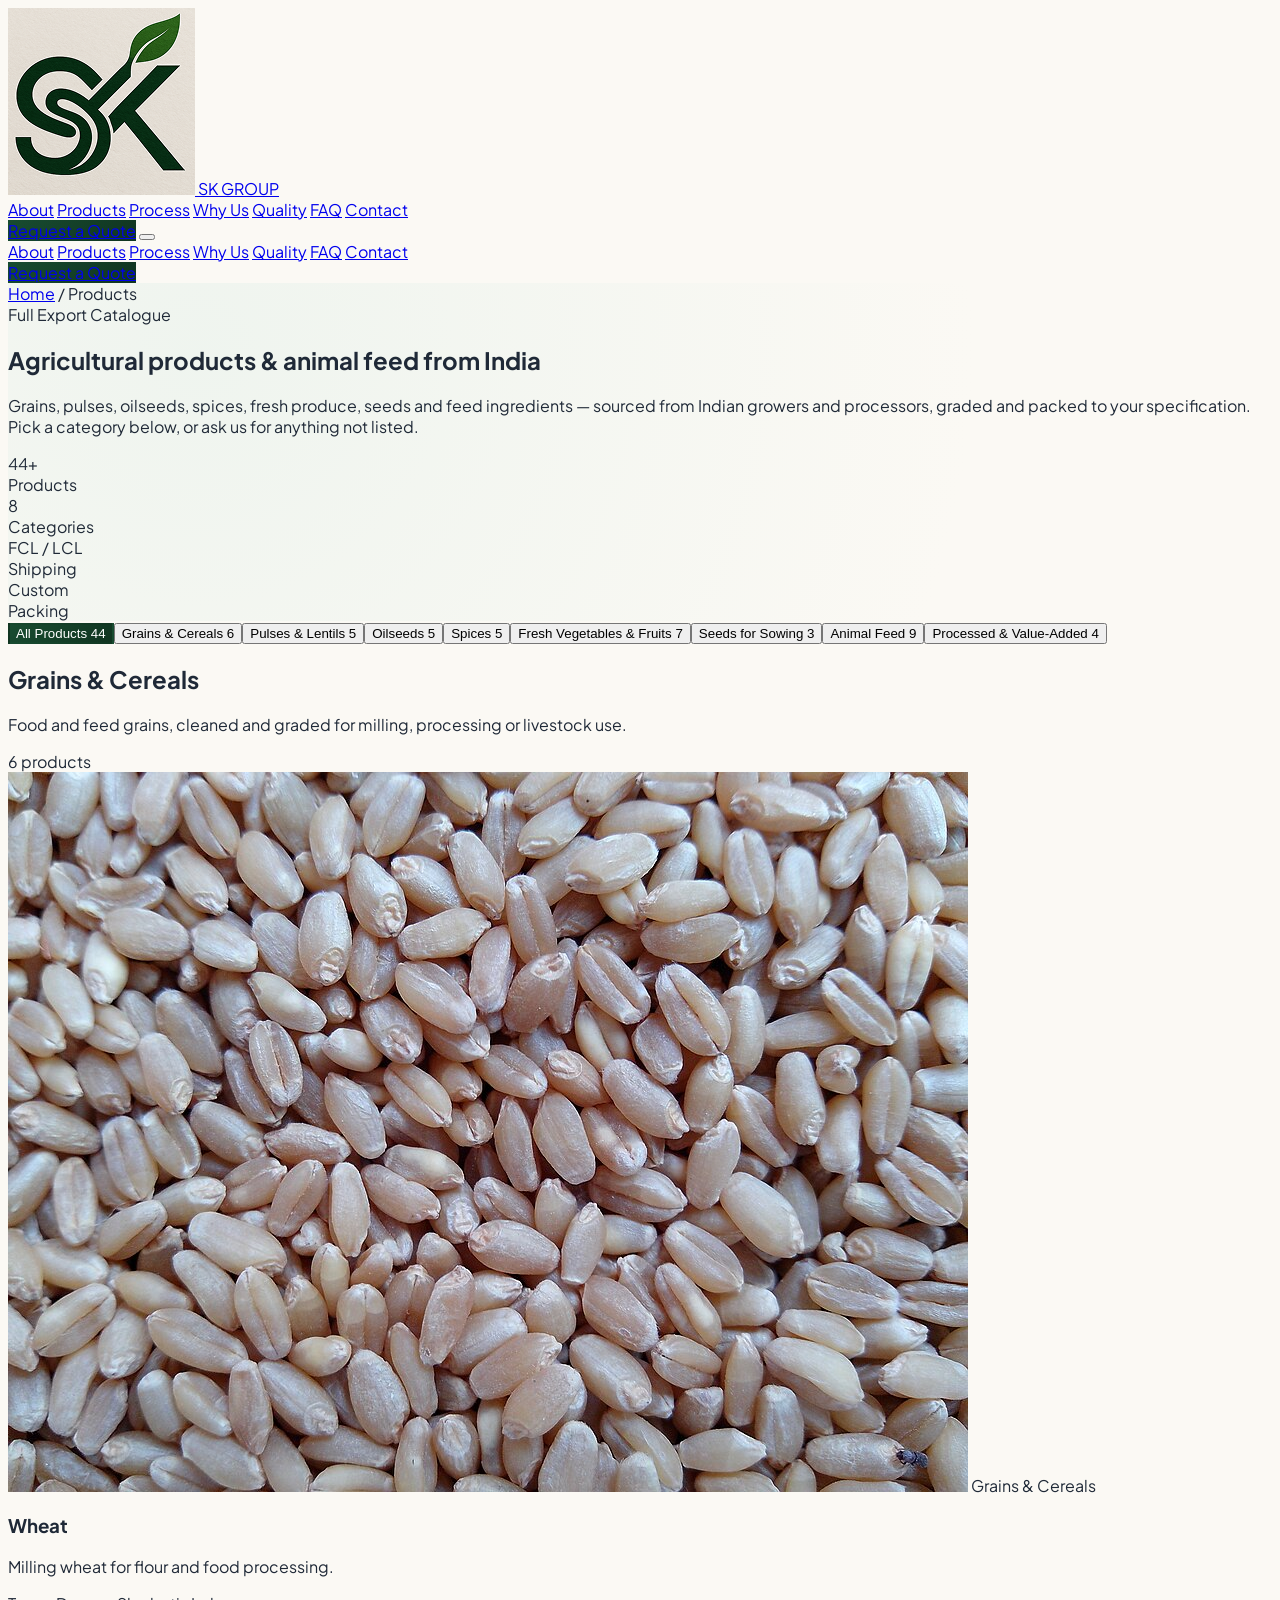
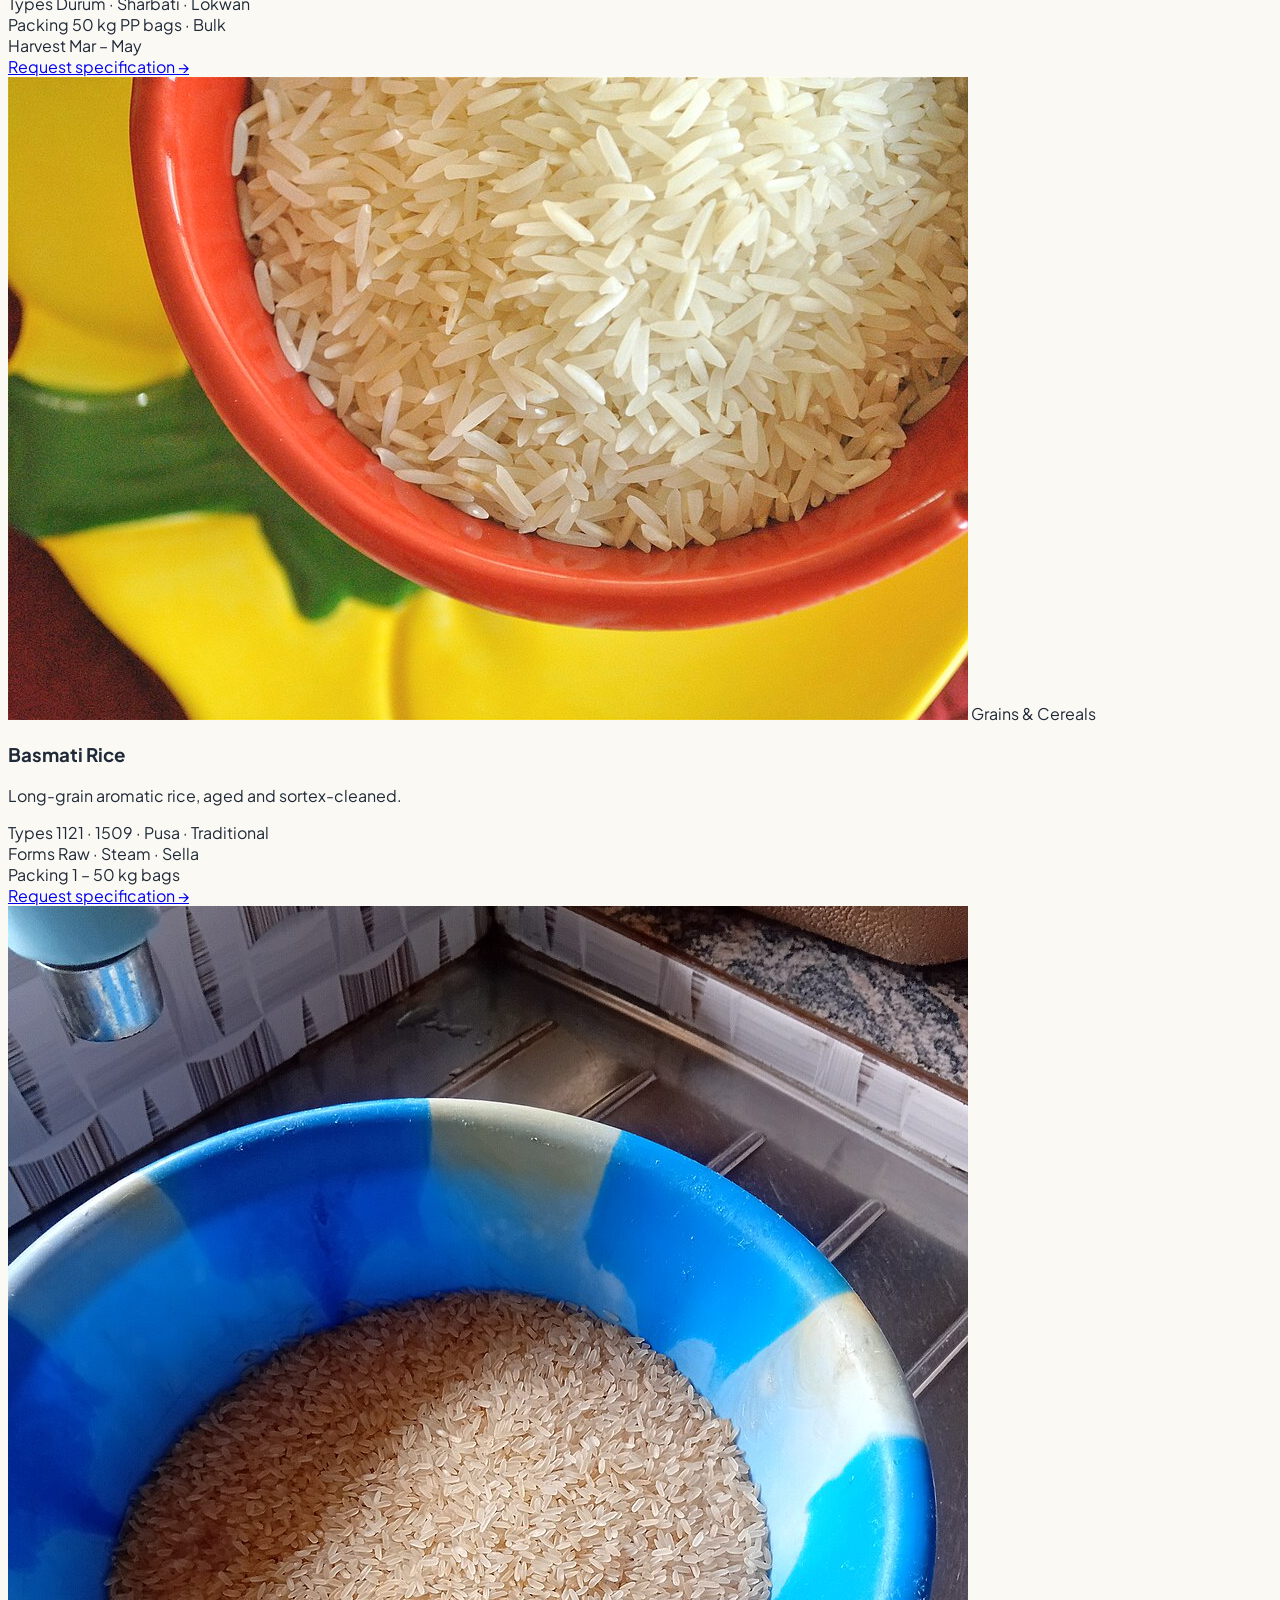
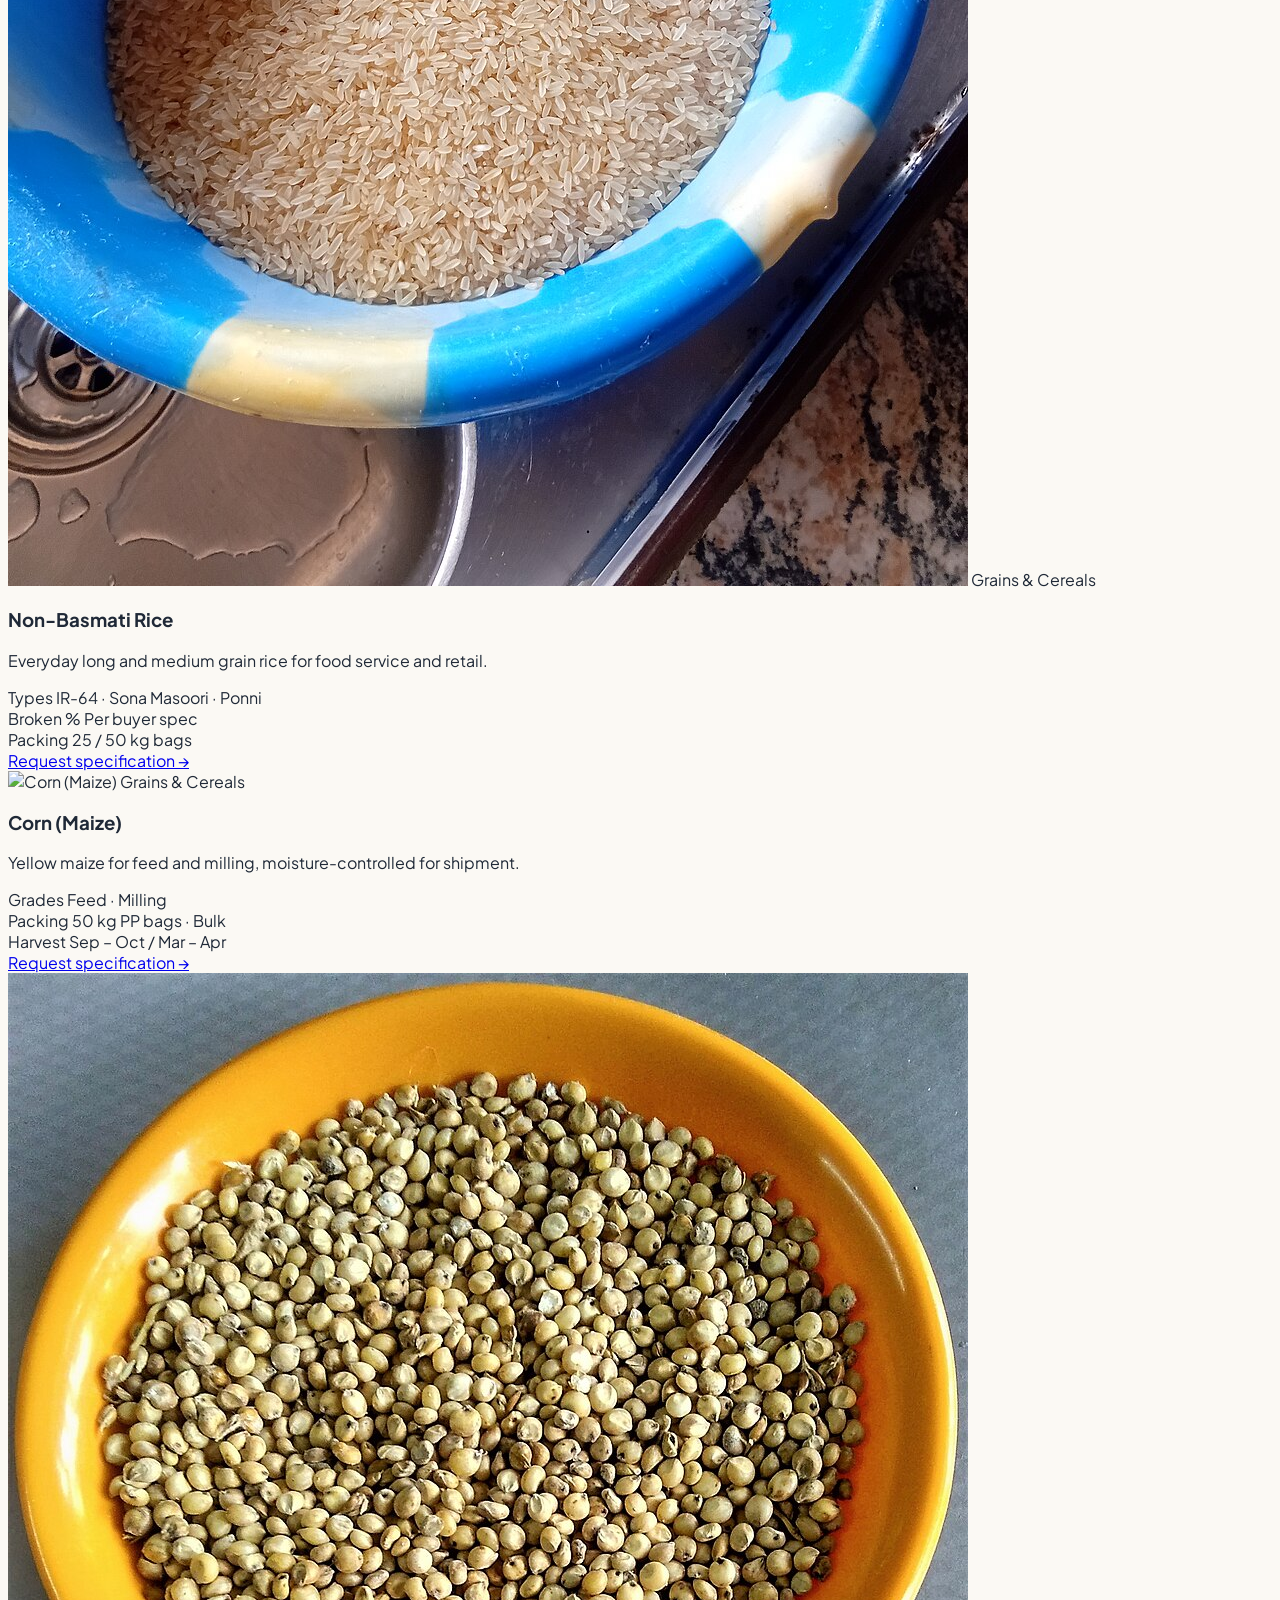
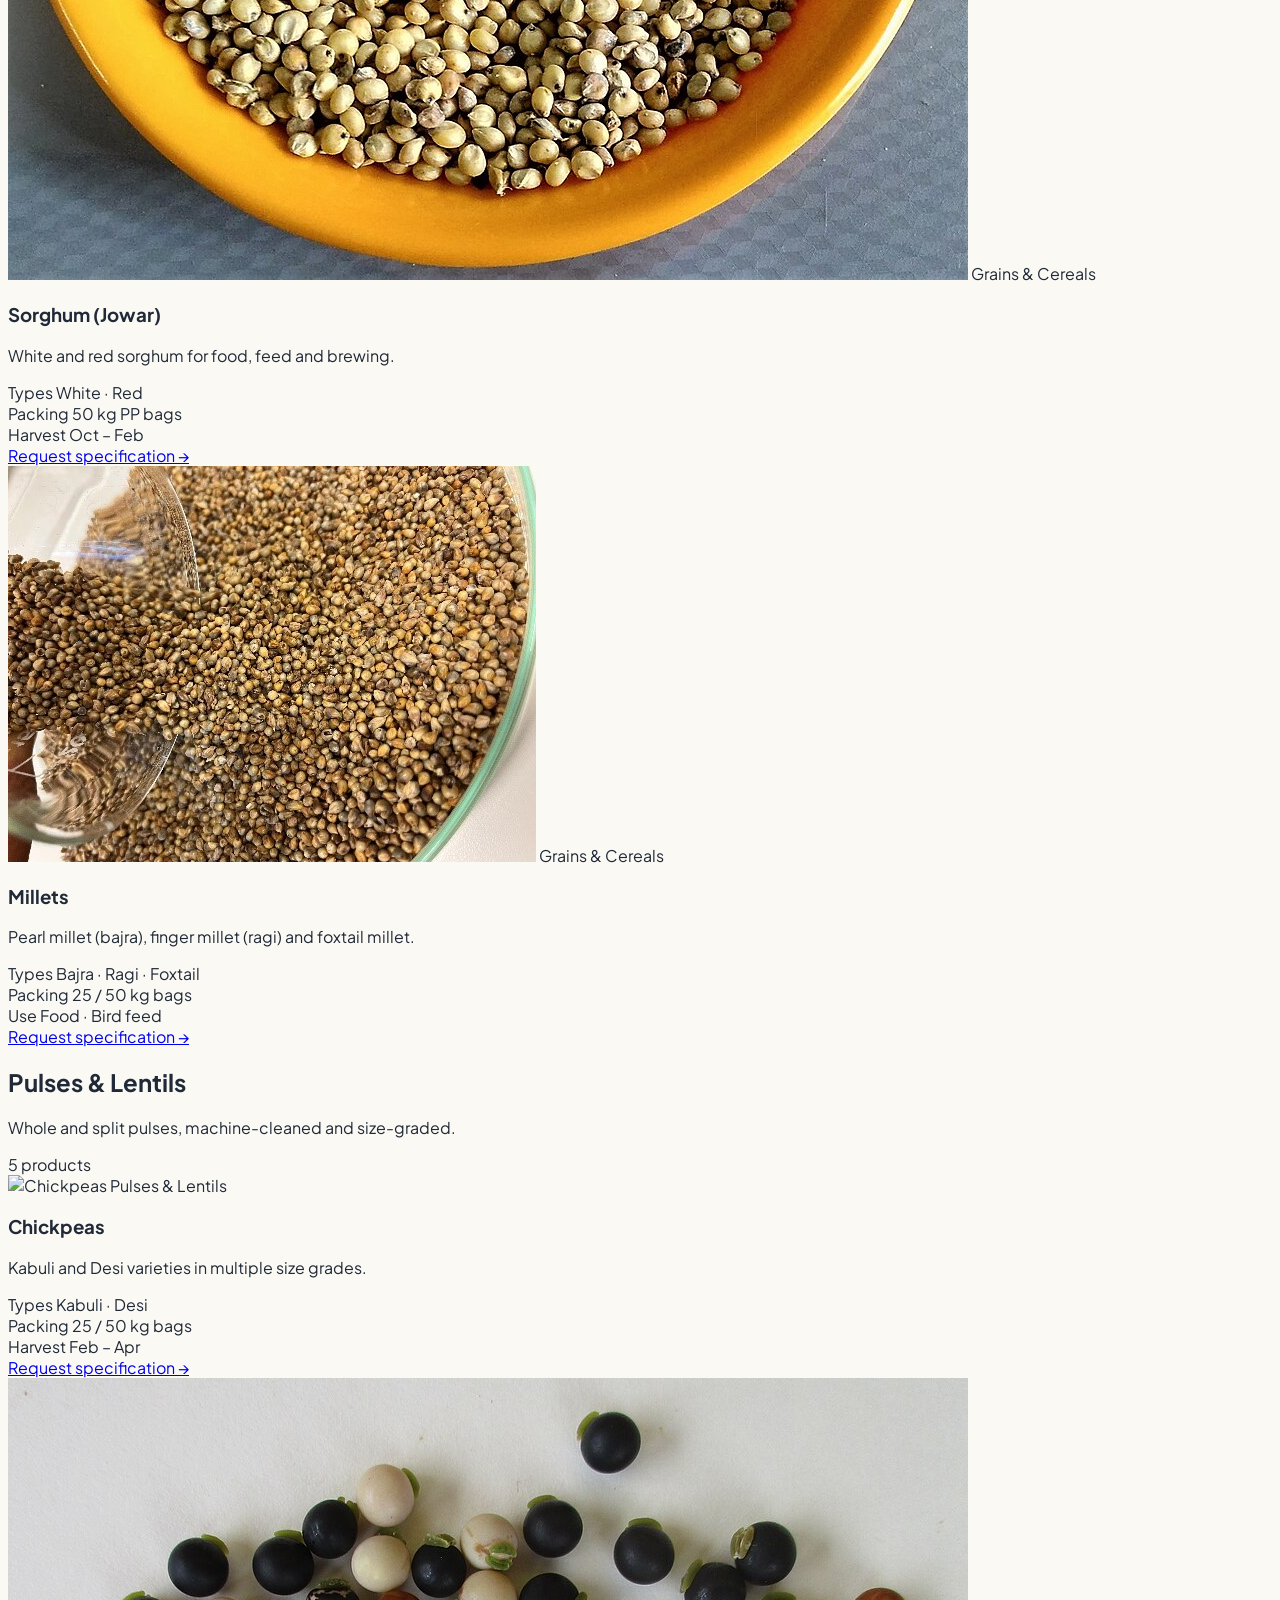
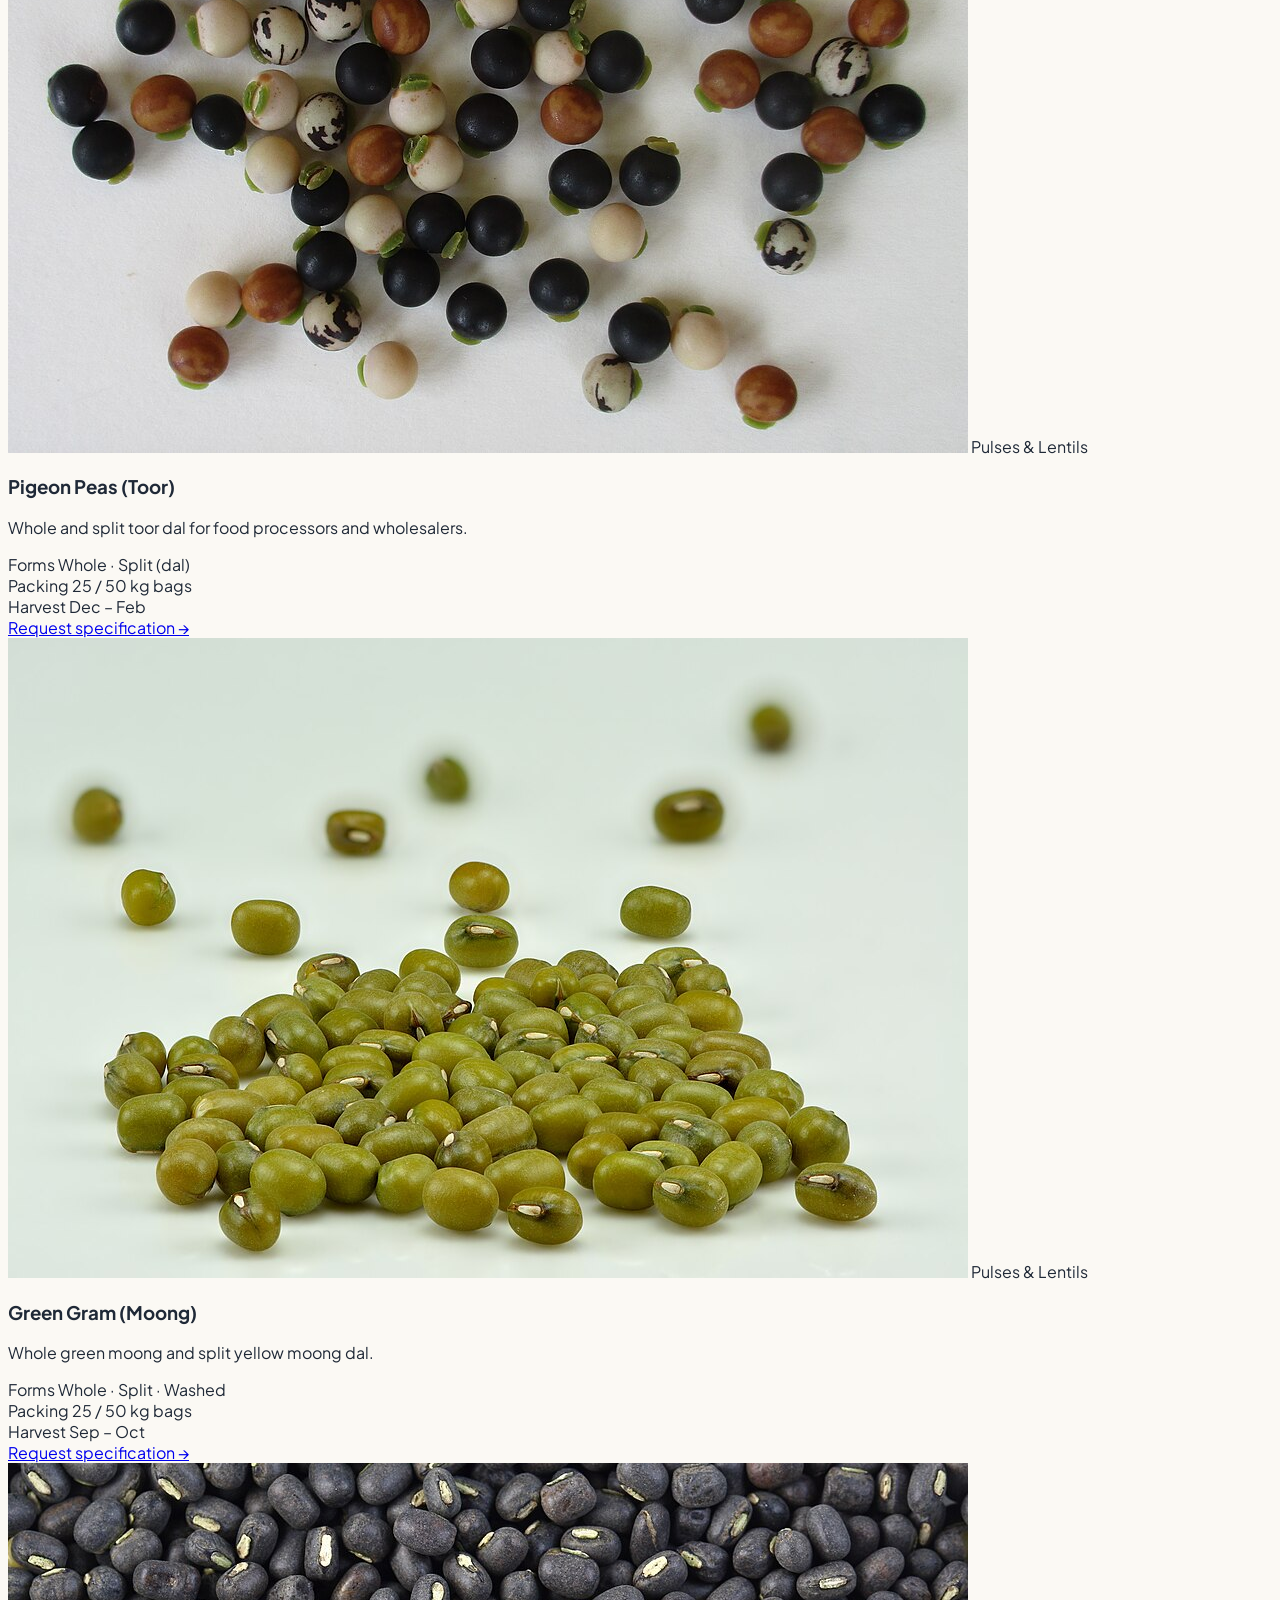
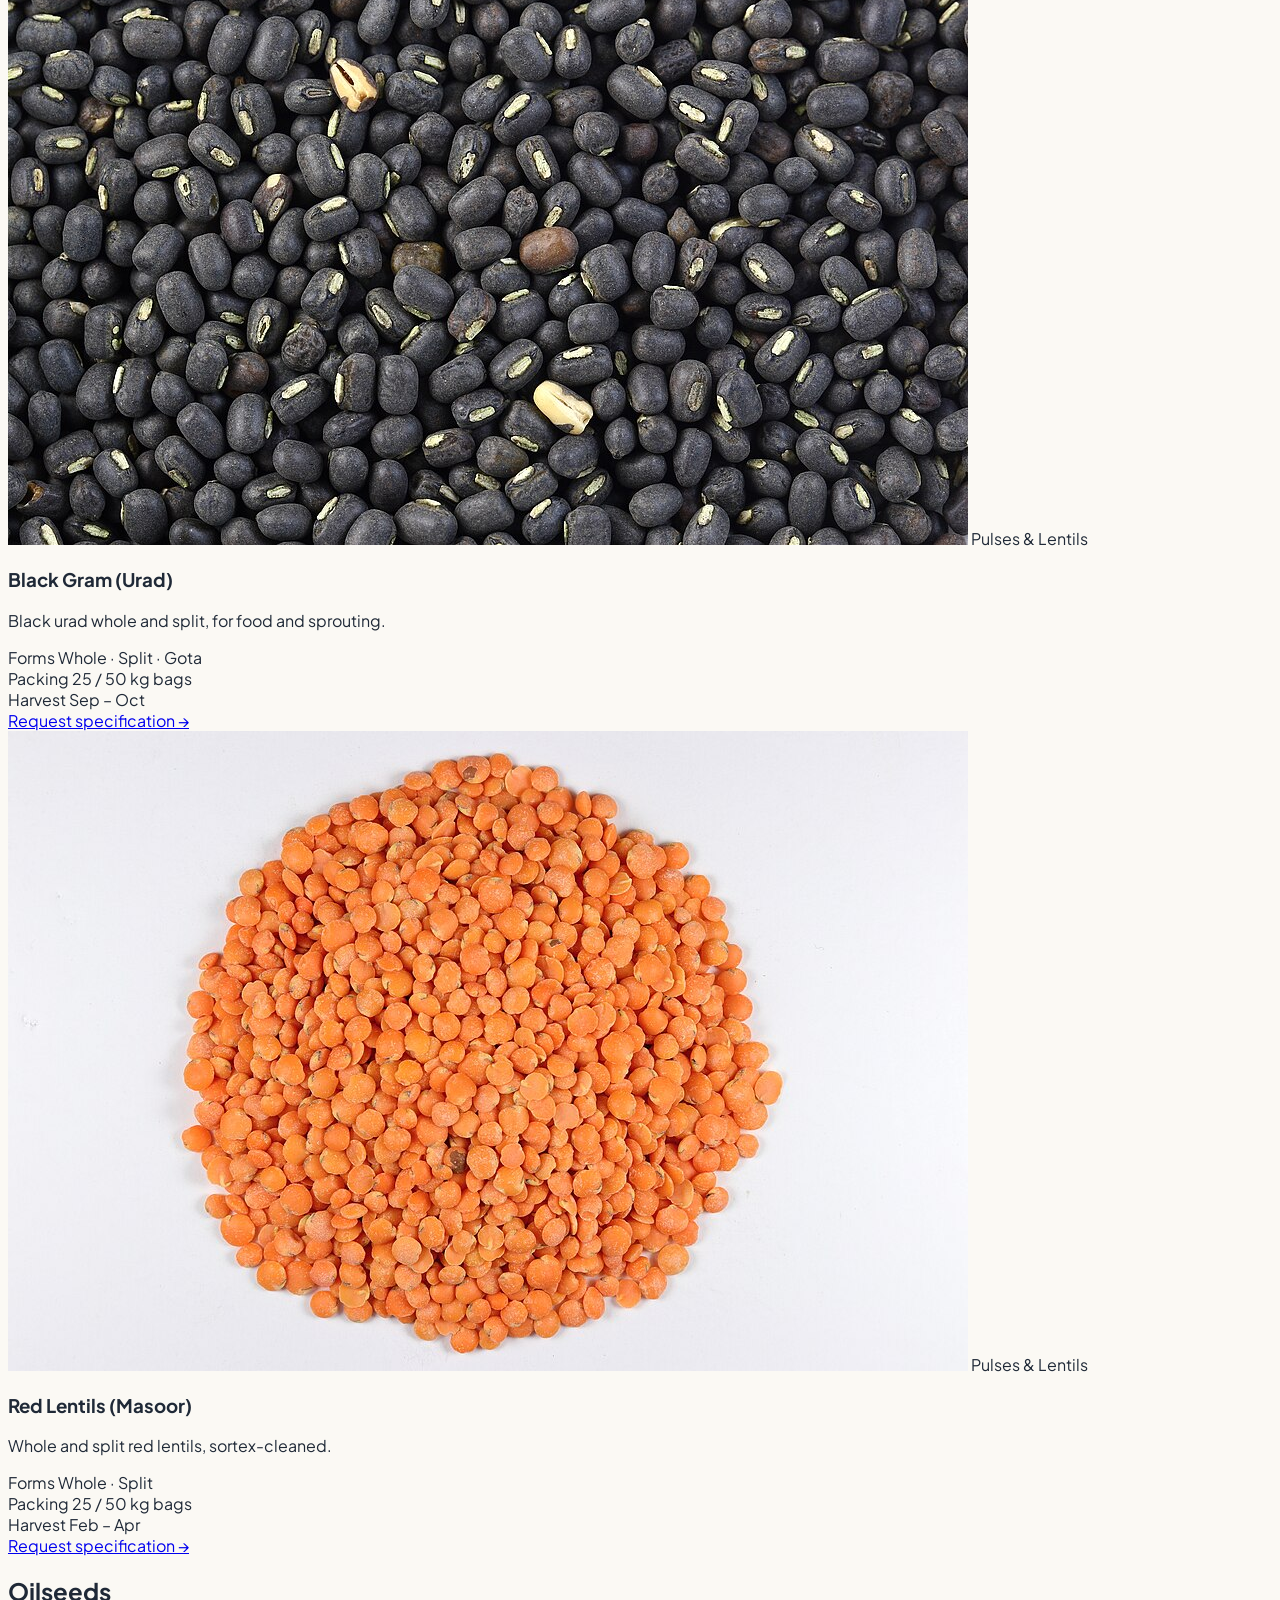
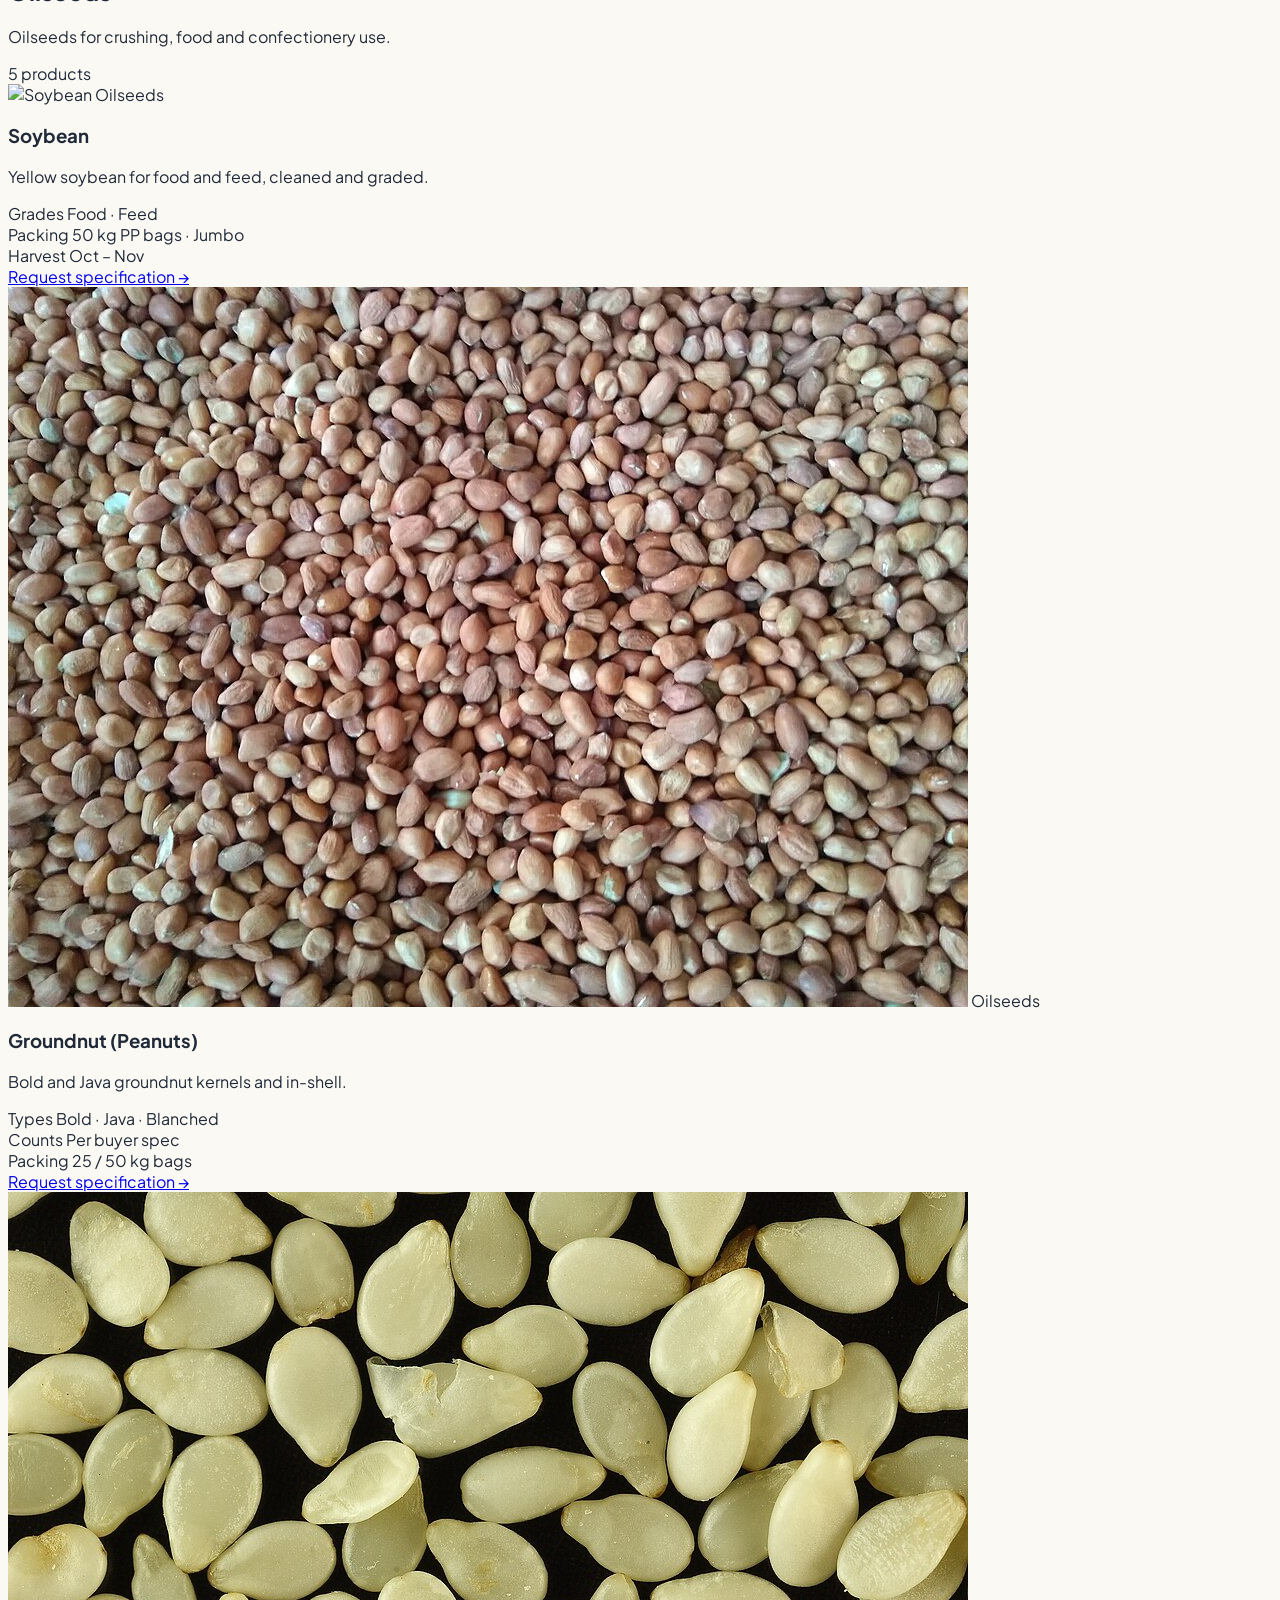
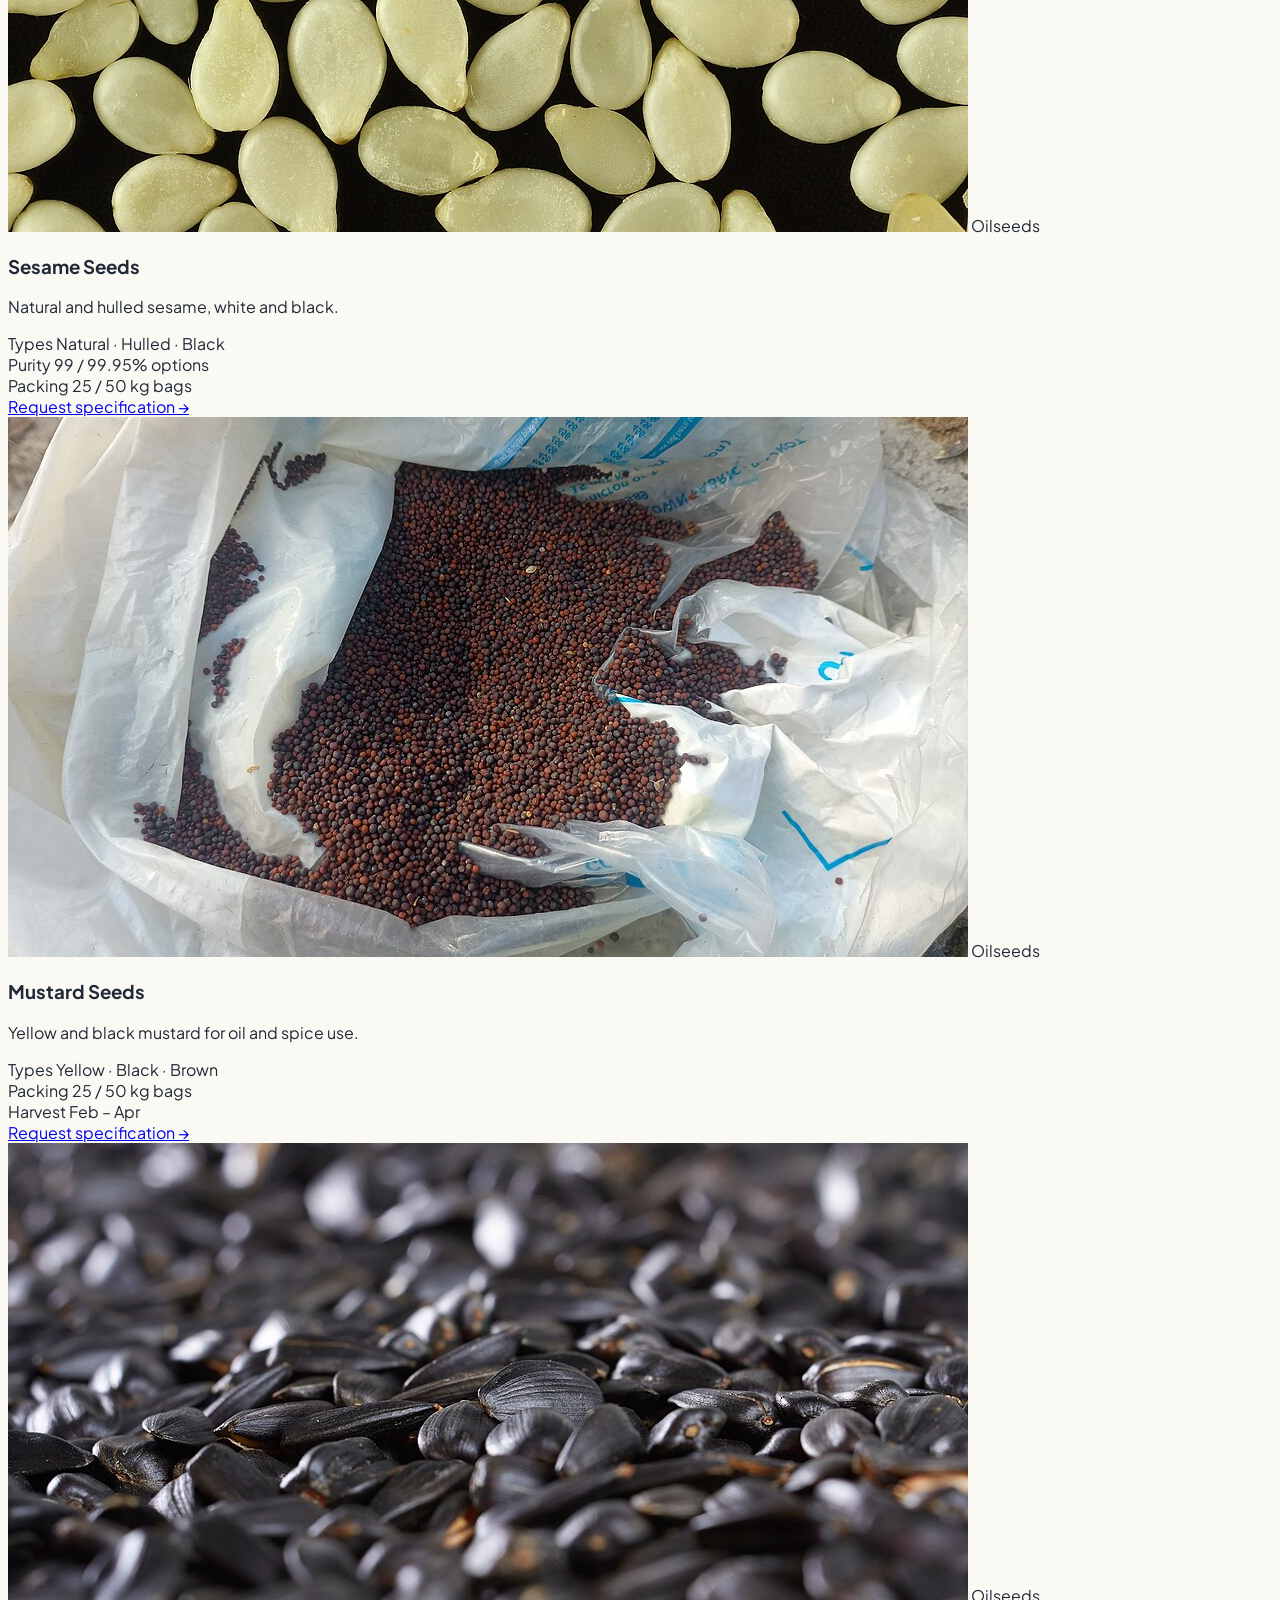
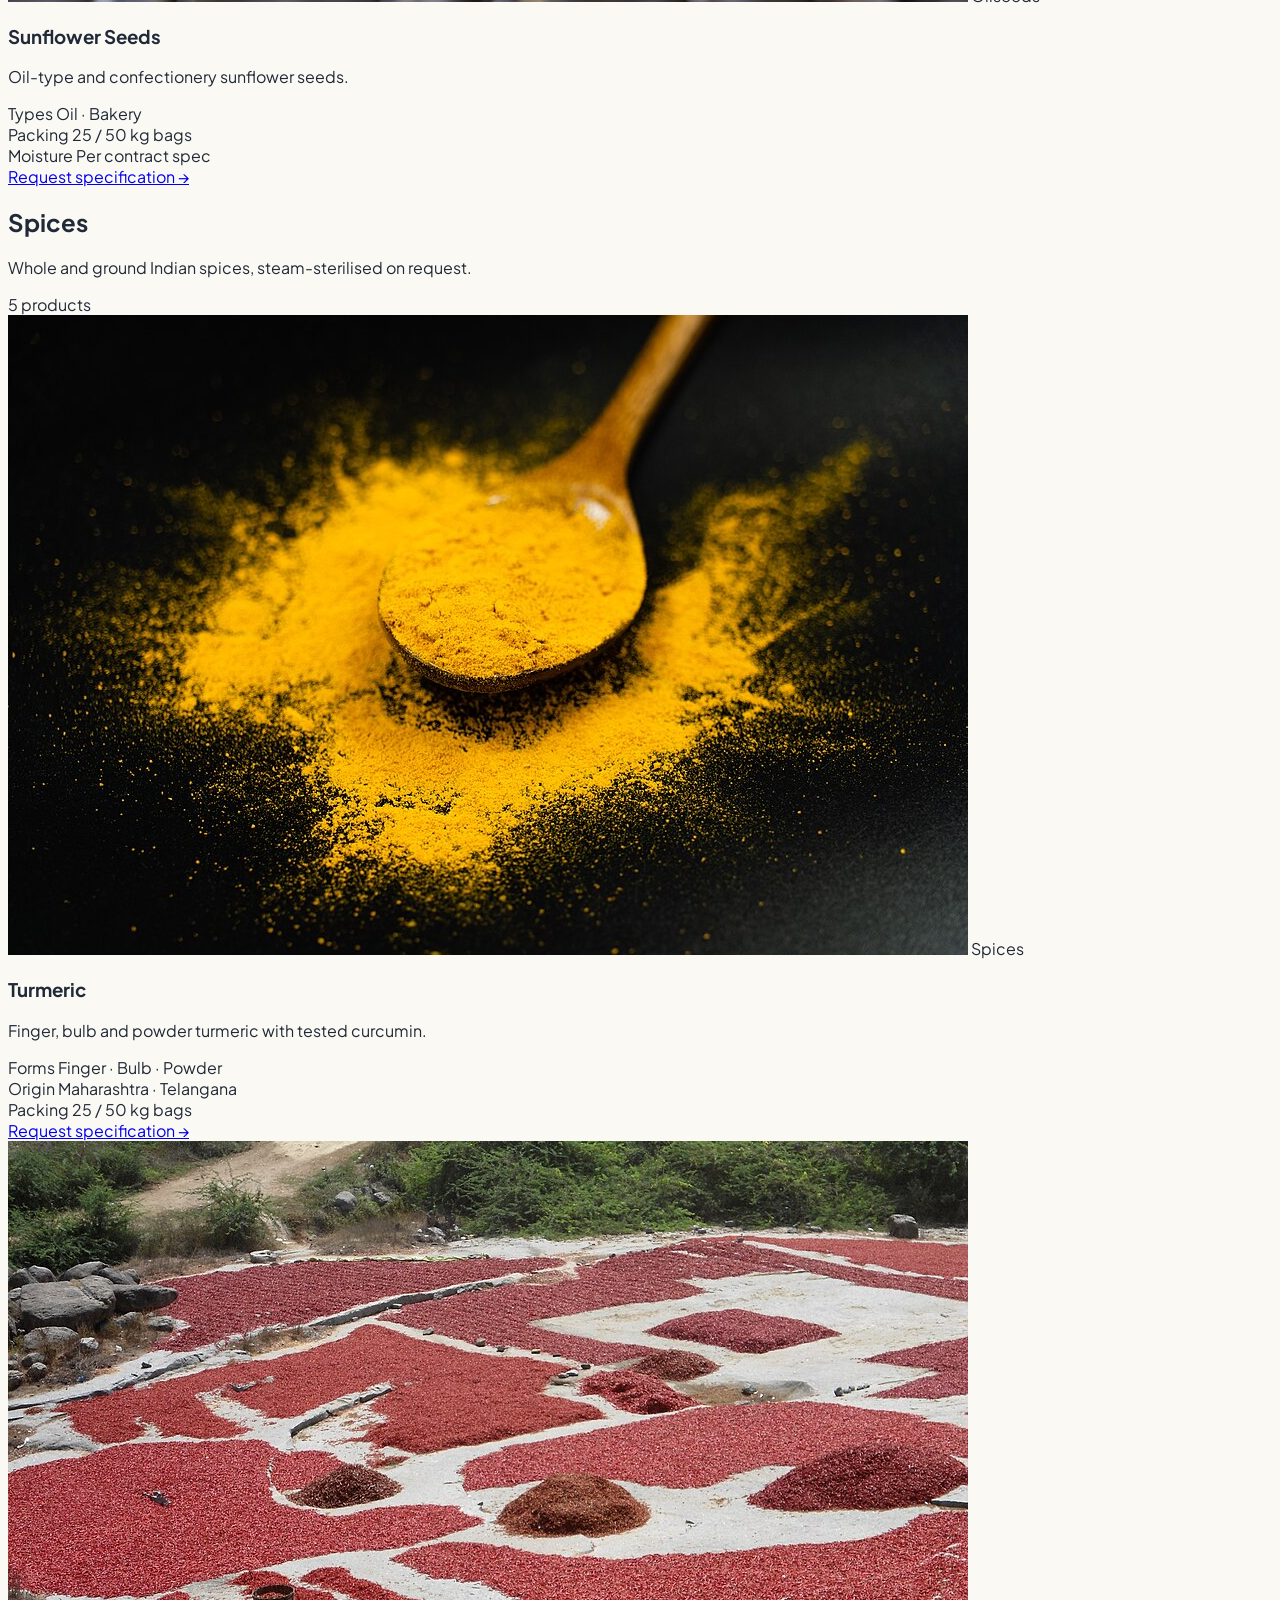
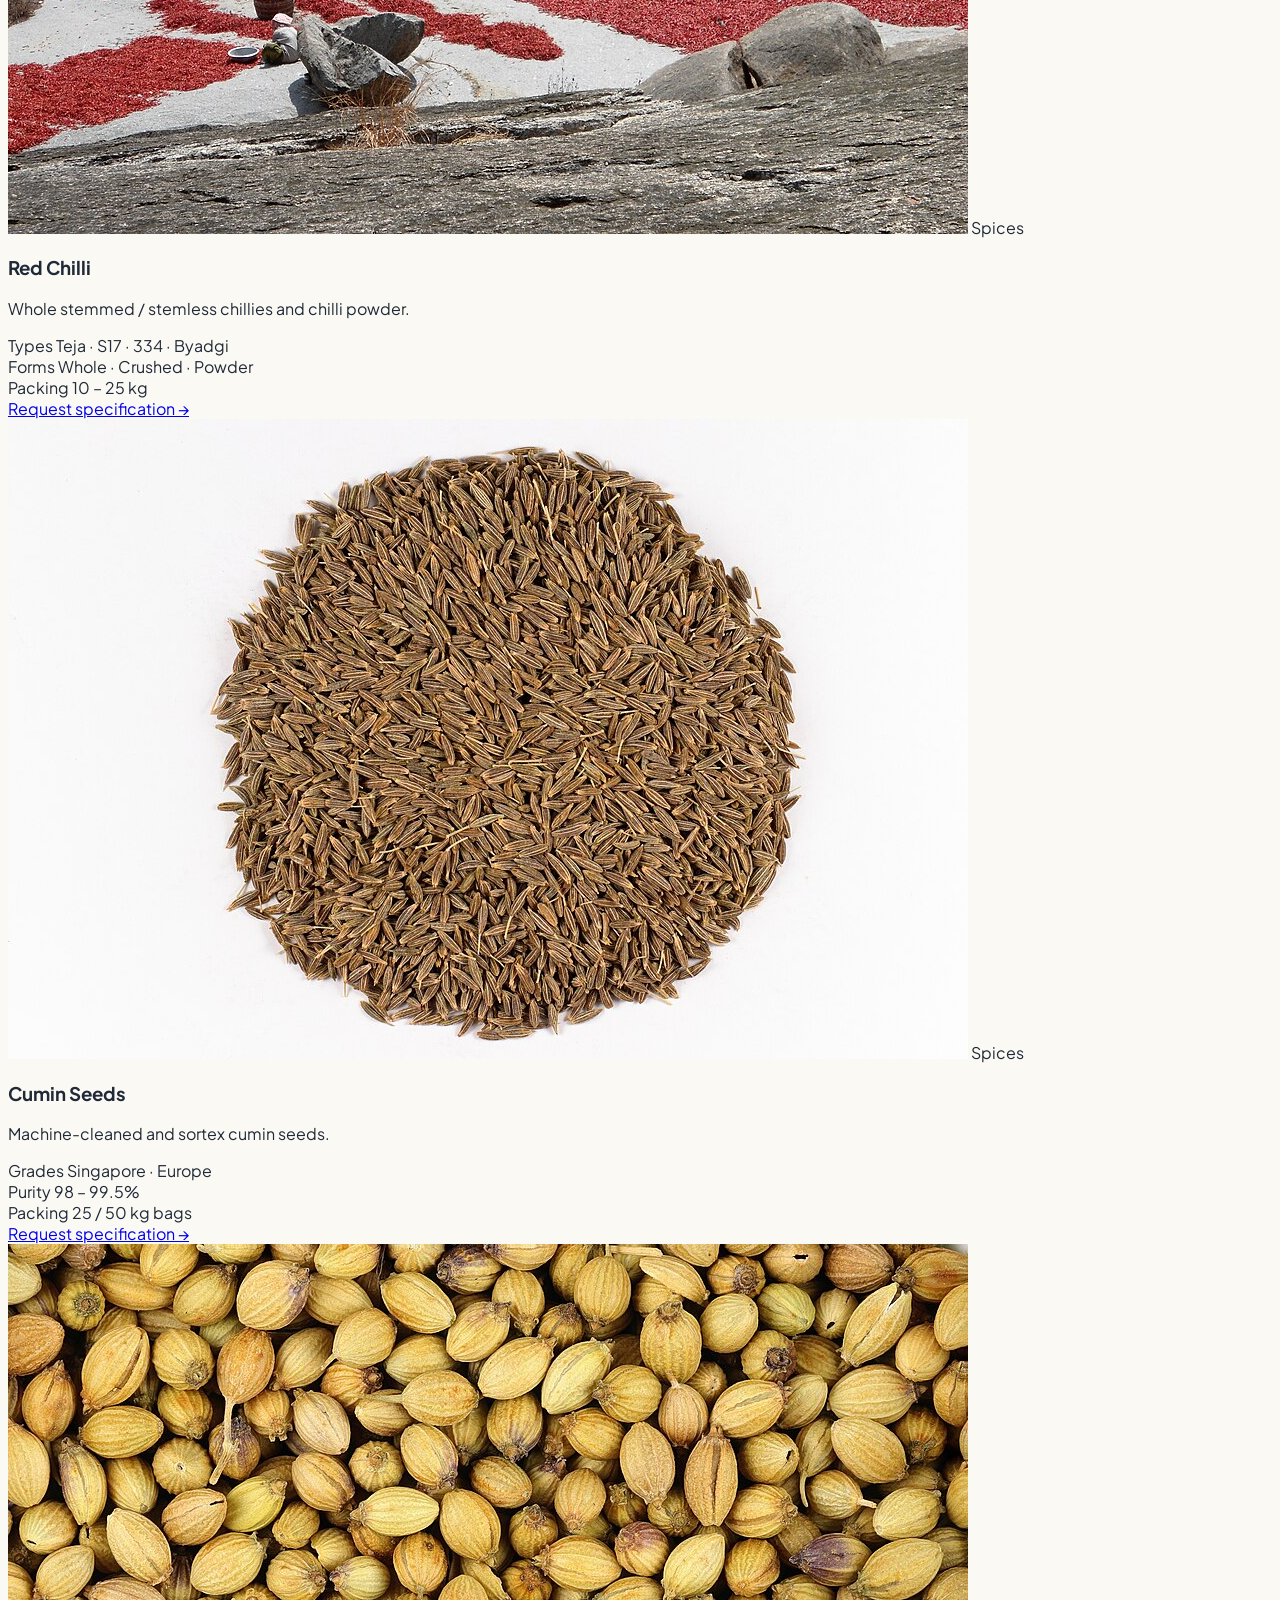
==== products.html @ 11508d4b "Add full products catalogue page with animal feed and product photos - New products.html: 44 product" ====
<!DOCTYPE html>
<html class="scroll-smooth" lang="en"><head>
<meta charset="utf-8"/>
<meta content="width=device-width, initial-scale=1.0" name="viewport"/>
<title>Products | SK Group — Agricultural Exports &amp; Animal Feed from India</title>
<meta name="description" content="Full SK Group export catalogue: grains, pulses, oilseeds, spices, fresh produce, seeds, animal feed and processed agri products from India."/>
<link href="assets/sk-group-logo.webp" rel="icon" type="image/webp"/>
<link href="assets/sk-group-logo.webp" rel="apple-touch-icon"/>
<style>
  .sk-logo-mark { background: #efebe3 url("assets/sk-group-logo.webp") no-repeat; background-size: 183%; background-position: 51.7% 23.7%; }
</style>
<link href="https://fonts.googleapis.com" rel="preconnect"/>
<link crossorigin="" href="https://fonts.gstatic.com" rel="preconnect"/>
<link href="https://fonts.googleapis.com/css2?family=Plus+Jakarta+Sans:wght@300;400;500;600;700;800&amp;display=swap" rel="stylesheet"/>
<script src="https://unpkg.com/lucide@latest"></script>
<script src="https://cdn.tailwindcss.com?plugins=forms,container-queries"></script>
<script>
  tailwind.config = {
    theme: {
      extend: {
        colors: {
          brand: {
            dark: '#0D2818', forest: '#133E26', pine: '#1B4D33', sage: '#4D7C5D',
            lightSage: '#EBF3ED', cream: '#FBF9F4', sand: '#F2EDE4', accent: '#C59B27', border: '#E5DFD5'
          }
        },
        fontFamily: { sans: ['"Plus Jakarta Sans"', 'system-ui', '-apple-system', 'sans-serif'] }
      }
    }
  }
</script>
<style>
  html { overflow-x: hidden; scroll-behavior: smooth; }
  body { font-family: 'Plus Jakarta Sans', system-ui, -apple-system, sans-serif; background-color: #FBF9F4; color: #1F2937; overflow-x: clip; min-height: 100vh; }
  ::-webkit-scrollbar { width: 10px; }
  ::-webkit-scrollbar-track { background: #F2EDE4; }
  ::-webkit-scrollbar-thumb { background: #1B4D33; border-radius: 6px; border: 2px solid #F2EDE4; }
  .soft-hero-gradient { background: radial-gradient(circle at 15% 20%, rgba(235, 243, 237, 0.75) 0%, rgba(251, 249, 244, 0.95) 70%); }
  .cta-mesh-gradient { background: radial-gradient(circle at 20% 80%, #15452a 0%, #0d2818 75%); }
  .btn-gradient-forest { background: linear-gradient(135deg, #184c31 0%, #103420 100%); position: relative; overflow: hidden; transition: all 0.35s cubic-bezier(0.16, 1, 0.3, 1); }
  .btn-gradient-forest:hover { box-shadow: 0 10px 25px -5px rgba(19, 62, 38, 0.45), 0 0 15px 2px rgba(197, 155, 39, 0.25); transform: translateY(-2px); }
  .nav-link { position: relative; display: inline-block; transition: color 0.25s ease; }
  .nav-link::after { content: ''; position: absolute; width: 0%; height: 2px; bottom: -4px; left: 0; background-color: #1B4D33; transition: width 0.3s cubic-bezier(0.4, 0, 0.2, 1); border-radius: 9999px; }
  .nav-link:hover::after, .nav-link.is-active::after { width: 100%; }
  .interactive-card { transition: transform 0.35s cubic-bezier(0.16, 1, 0.3, 1), box-shadow 0.35s ease, border-color 0.35s ease; }
  .interactive-card:hover { transform: translateY(-6px); box-shadow: 0 20px 30px -10px rgba(13, 40, 24, 0.08), 0 10px 10px -5px rgba(13, 40, 24, 0.04); border-color: rgba(27, 77, 51, 0.35); }
  .reveal { opacity: 0; transform: translateY(24px); transition: opacity 0.7s cubic-bezier(0.16, 1, 0.3, 1), transform 0.7s cubic-bezier(0.16, 1, 0.3, 1); }
  .reveal.is-visible { opacity: 1; transform: translateY(0); }
  .cat-pill { white-space: nowrap; }
  .cat-pill.is-active { background: linear-gradient(135deg, #184c31 0%, #103420 100%); color: #fff; border-color: transparent; }
  .no-scrollbar::-webkit-scrollbar { display: none; }
  .no-scrollbar { scrollbar-width: none; }
  .cat-section { scroll-margin-top: 150px; }
  @media (prefers-reduced-motion: reduce) {
    *, ::before, ::after { animation-duration: 0.01ms !important; transition-duration: 0.01ms !important; scroll-behavior: auto !important; }
    .reveal { opacity: 1 !important; transform: none !important; }
  }
</style>
</head>
<script async src="https://www.googletagmanager.com/gtm.js?id=GTM-5KZ52S5S"></script>
<script>
  window.dataLayer = window.dataLayer || [];
  function gtag(){dataLayer.push(arguments);}
  gtag('js', new Date());
</script>
<body class="bg-brand-cream text-neutral-800 antialiased selection:bg-brand-forest selection:text-white">

<!-- Header -->
<header class="sticky top-0 z-50 bg-brand-cream/95 backdrop-blur-md border-b border-brand-border">
<div class="max-w-7xl mx-auto px-4 sm:px-6 lg:px-8 h-18 sm:h-20 py-3 flex items-center justify-between">
<a class="flex items-center gap-2.5 sm:gap-3 group" href="index.html">
<img alt="SK Group logo" class="sk-logo-mark w-10 h-10 sm:w-12 sm:h-12 rounded-lg shadow-sm group-hover:scale-105 transition-all duration-300" src="assets/sk logo.png">
<span class="text-lg sm:text-xl font-bold tracking-tight text-brand-dark leading-none">SK GROUP</span>
</a>
<nav class="hidden lg:flex items-center gap-7 xl:gap-8 text-[14px] font-medium text-stone-700">
<a class="nav-link hover:text-brand-forest" href="index.html#about">About</a>
<a class="nav-link is-active text-brand-forest" href="products.html">Products</a>
<a class="nav-link hover:text-brand-forest" href="index.html#process">Process</a>
<a class="nav-link hover:text-brand-forest" href="index.html#why-us">Why Us</a>
<a class="nav-link hover:text-brand-forest" href="index.html#compliance">Quality</a>
<a class="nav-link hover:text-brand-forest" href="index.html#faq">FAQ</a>
<a class="nav-link hover:text-brand-forest" href="index.html#inquiry">Contact</a>
</nav>
<div class="flex items-center gap-3">
<a class="hidden sm:inline-flex items-center justify-center min-h-[44px] px-5 py-2.5 rounded-md text-sm font-semibold btn-gradient-forest text-white shadow-sm" href="index.html#inquiry">Request a Quote</a>
<button aria-controls="mobile-menu" aria-expanded="false" aria-label="Toggle navigation menu" class="lg:hidden min-w-[44px] min-h-[44px] flex items-center justify-center p-2 rounded-lg text-stone-700 hover:bg-stone-100" id="mobile-menu-btn" type="button">
<i class="w-6 h-6" data-lucide="menu"></i>
</button>
</div>
</div>
<div class="hidden lg:hidden border-b border-brand-border bg-brand-cream px-4 sm:px-6 pt-3 pb-6 space-y-1 shadow-lg" id="mobile-menu">
<a class="flex items-center min-h-[44px] px-3 rounded-md text-base font-semibold text-stone-800 hover:bg-brand-lightSage/60" href="index.html#about">About</a>
<a class="flex items-center min-h-[44px] px-3 rounded-md text-base font-semibold text-brand-forest bg-brand-lightSage/60" href="products.html">Products</a>
<a class="flex items-center min-h-[44px] px-3 rounded-md text-base font-semibold text-stone-800 hover:bg-brand-lightSage/60" href="index.html#process">Process</a>
<a class="flex items-center min-h-[44px] px-3 rounded-md text-base font-semibold text-stone-800 hover:bg-brand-lightSage/60" href="index.html#why-us">Why Us</a>
<a class="flex items-center min-h-[44px] px-3 rounded-md text-base font-semibold text-stone-800 hover:bg-brand-lightSage/60" href="index.html#compliance">Quality</a>
<a class="flex items-center min-h-[44px] px-3 rounded-md text-base font-semibold text-stone-800 hover:bg-brand-lightSage/60" href="index.html#faq">FAQ</a>
<a class="flex items-center min-h-[44px] px-3 rounded-md text-base font-semibold text-stone-800 hover:bg-brand-lightSage/60" href="index.html#inquiry">Contact</a>
<div class="pt-3">
<a class="flex items-center justify-center min-h-[44px] w-full px-4 py-3 rounded-lg btn-gradient-forest text-white font-semibold" href="index.html#inquiry">Request a Quote</a>
</div>
</div>
</header>

<main>
<!-- Page hero -->
<section class="soft-hero-gradient border-b border-brand-border/60 pt-10 pb-10 sm:pt-16 sm:pb-14">
<div class="max-w-7xl mx-auto px-4 sm:px-6 lg:px-8">
<nav aria-label="Breadcrumb" class="text-xs text-stone-500 mb-4">
<a class="hover:text-brand-forest" href="index.html">Home</a> <span class="mx-1.5">/</span> <span class="text-stone-800 font-semibold">Products</span>
</nav>
<div class="max-w-3xl">
<span class="text-xs uppercase font-bold tracking-widest text-brand-sage">Full Export Catalogue</span>
<h1 class="text-3xl sm:text-5xl font-bold text-brand-dark mt-2 mb-4 tracking-tight leading-tight">Agricultural products &amp; animal feed from India</h1>
<p class="text-sm sm:text-base md:text-lg text-stone-600 leading-relaxed">
  Grains, pulses, oilseeds, spices, fresh produce, seeds and feed ingredients — sourced from Indian growers and processors, graded and packed to your specification. Pick a category below, or ask us for anything not listed.
</p>
</div>
<div class="mt-8 grid grid-cols-2 sm:grid-cols-4 gap-3 max-w-3xl" id="stats"></div>
</div>
</section>

<!-- Sticky category bar -->
<div class="sticky top-[72px] sm:top-20 z-40 bg-brand-cream/95 backdrop-blur-md border-b border-brand-border">
<div class="max-w-7xl mx-auto px-4 sm:px-6 lg:px-8">
<div class="flex items-center gap-2 overflow-x-auto no-scrollbar py-3" id="cat-bar" role="tablist" aria-label="Product categories"></div>
</div>
</div>

<!-- Category sections -->
<div class="max-w-7xl mx-auto px-4 sm:px-6 lg:px-8 py-10 sm:py-14 space-y-14 sm:space-y-20" id="catalogue"></div>

<!-- CTA -->
<section class="cta-mesh-gradient text-white py-14 sm:py-20">
<div class="max-w-4xl mx-auto px-4 sm:px-6 lg:px-8 text-center">
<h2 class="text-2xl sm:text-4xl font-bold tracking-tight mb-3">Don't see what you need?</h2>
<p class="text-stone-300 text-sm sm:text-base leading-relaxed mb-7 max-w-2xl mx-auto">
  We source further agri-commodities and feed ingredients from across India. Send us the product, grade, quantity and destination port and we'll come back with a quote.
</p>
<div class="flex flex-col sm:flex-row gap-3 justify-center">
<a class="inline-flex items-center justify-center min-h-[48px] px-7 py-3.5 rounded-md bg-white text-brand-dark text-sm font-semibold hover:bg-brand-sand transition-colors" href="index.html#inquiry">Send an enquiry</a>
<a class="inline-flex items-center justify-center min-h-[48px] px-7 py-3.5 rounded-md border border-white/30 text-white text-sm font-semibold hover:bg-white/10 transition-colors" href="mailto:info.skgroupuk@gmail.com">info.skgroupuk@gmail.com</a>
</div>
</div>
</section>
<!-- Photo credits -->
<section class="bg-brand-sand/60 border-t border-brand-border">
<div class="max-w-7xl mx-auto px-4 sm:px-6 lg:px-8 py-6">
<details class="text-[11px] text-stone-500">
<summary class="cursor-pointer font-semibold text-stone-600 hover:text-brand-forest">Photo credits</summary>
<p class="mt-3 mb-2">Product photos from Wikimedia Commons, used under the licences shown. Photos are illustrative; actual product is supplied to buyer specification.</p>
<ul class="grid grid-cols-1 sm:grid-cols-2 lg:grid-cols-3 gap-x-6 gap-y-1" id="photo-credits"></ul>
</details>
</div>
</section>
</main>

<!-- Footer -->
<footer class="bg-brand-dark text-stone-400 text-xs border-t border-brand-pine/30 pt-12 pb-10">
<div class="max-w-7xl mx-auto px-4 sm:px-6 lg:px-8">
<div class="grid grid-cols-1 sm:grid-cols-3 gap-8 mb-10">
<div class="space-y-4">
<div class="flex items-center gap-3">
<div aria-label="SK Group logo" class="sk-logo-mark w-11 h-11 rounded-lg" role="img"></div>
<span class="text-lg font-bold tracking-tight text-white">SK GROUP</span>
</div>
<p class="text-stone-400 text-xs leading-relaxed max-w-sm font-light">Exporting agricultural produce from India to buyers worldwide, sourced from growers and supplied to your specification.</p>
</div>
<div>
<h4 class="text-white font-semibold text-xs uppercase tracking-wider mb-3">Categories</h4>
<ul class="space-y-2" id="footer-cats"></ul>
</div>
<div>
<h4 class="text-white font-semibold text-xs uppercase tracking-wider mb-3">Contact</h4>
<ul class="space-y-2">
<li><a class="hover:text-white" href="mailto:info.skgroupuk@gmail.com">info.skgroupuk@gmail.com</a></li>
<li><a class="hover:text-white" href="tel:+447570294306">+44 7570294306 (WhatsApp)</a></li>
<li><a class="hover:text-white" href="index.html">← Back to home</a></li>
</ul>
</div>
</div>
<div class="pt-6 border-t border-brand-pine/30 flex flex-col sm:flex-row justify-between items-center gap-3 text-stone-500 text-[11px]">
<div>© 2026 SK Group. All rights reserved.</div>
<span>Agricultural exports, India</span>
</div>
</div>
</footer>

<script>
  // ---------- Catalogue data ----------
  // To add a product: add an object to the right category's `items` list.
  // `img` is optional — cards without one show the category icon instead.
  const CATEGORIES = [
    {
      id: 'grains', name: 'Grains & Cereals', icon: 'wheat', tint: 'from-amber-50 to-amber-100 text-amber-700',
      blurb: 'Food and feed grains, cleaned and graded for milling, processing or livestock use.',
      items: [
        { name: 'Wheat', img: 'assets/products/wheat.jpg', desc: 'Milling wheat for flour and food processing.', specs: [['Types', 'Durum · Sharbati · Lokwan'], ['Packing', '50 kg PP bags · Bulk'], ['Harvest', 'Mar – May']] },
        { name: 'Basmati Rice', img: 'assets/products/basmati.jpg', desc: 'Long-grain aromatic rice, aged and sortex-cleaned.', specs: [['Types', '1121 · 1509 · Pusa · Traditional'], ['Forms', 'Raw · Steam · Sella'], ['Packing', '1 – 50 kg bags']] },
        { name: 'Non-Basmati Rice', img: 'assets/products/nonbasmati.jpg', desc: 'Everyday long and medium grain rice for food service and retail.', specs: [['Types', 'IR-64 · Sona Masoori · Ponni'], ['Broken %', 'Per buyer spec'], ['Packing', '25 / 50 kg bags']] },
        { name: 'Corn (Maize)', img: 'https://lh3.googleusercontent.com/aida-public/[base64]', desc: 'Yellow maize for feed and milling, moisture-controlled for shipment.', specs: [['Grades', 'Feed · Milling'], ['Packing', '50 kg PP bags · Bulk'], ['Harvest', 'Sep – Oct / Mar – Apr']] },
        { name: 'Sorghum (Jowar)', img: 'assets/products/sorghum.jpg', desc: 'White and red sorghum for food, feed and brewing.', specs: [['Types', 'White · Red'], ['Packing', '50 kg PP bags'], ['Harvest', 'Oct – Feb']] },
        { name: 'Millets', img: 'assets/products/millets.jpg', desc: 'Pearl millet (bajra), finger millet (ragi) and foxtail millet.', specs: [['Types', 'Bajra · Ragi · Foxtail'], ['Packing', '25 / 50 kg bags'], ['Use', 'Food · Bird feed']] }
      ]
    },
    {
      id: 'pulses', name: 'Pulses & Lentils', icon: 'bean', tint: 'from-orange-50 to-orange-100 text-orange-700',
      blurb: 'Whole and split pulses, machine-cleaned and size-graded.',
      items: [
        { name: 'Chickpeas', img: 'https://lh3.googleusercontent.com/aida-public/[base64]', desc: 'Kabuli and Desi varieties in multiple size grades.', specs: [['Types', 'Kabuli · Desi'], ['Packing', '25 / 50 kg bags'], ['Harvest', 'Feb – Apr']] },
        { name: 'Pigeon Peas (Toor)', img: 'assets/products/toor.jpg', desc: 'Whole and split toor dal for food processors and wholesalers.', specs: [['Forms', 'Whole · Split (dal)'], ['Packing', '25 / 50 kg bags'], ['Harvest', 'Dec – Feb']] },
        { name: 'Green Gram (Moong)', img: 'assets/products/moong.jpg', desc: 'Whole green moong and split yellow moong dal.', specs: [['Forms', 'Whole · Split · Washed'], ['Packing', '25 / 50 kg bags'], ['Harvest', 'Sep – Oct']] },
        { name: 'Black Gram (Urad)', img: 'assets/products/urad.jpg', desc: 'Black urad whole and split, for food and sprouting.', specs: [['Forms', 'Whole · Split · Gota'], ['Packing', '25 / 50 kg bags'], ['Harvest', 'Sep – Oct']] },
        { name: 'Red Lentils (Masoor)', img: 'assets/products/masoor.jpg', desc: 'Whole and split red lentils, sortex-cleaned.', specs: [['Forms', 'Whole · Split'], ['Packing', '25 / 50 kg bags'], ['Harvest', 'Feb – Apr']] }
      ]
    },
    {
      id: 'oilseeds', name: 'Oilseeds', icon: 'droplet', tint: 'from-yellow-50 to-yellow-100 text-yellow-700',
      blurb: 'Oilseeds for crushing, food and confectionery use.',
      items: [
        { name: 'Soybean', img: 'https://lh3.googleusercontent.com/aida-public/[base64]', desc: 'Yellow soybean for food and feed, cleaned and graded.', specs: [['Grades', 'Food · Feed'], ['Packing', '50 kg PP bags · Jumbo'], ['Harvest', 'Oct – Nov']] },
        { name: 'Groundnut (Peanuts)', img: 'assets/products/groundnut.jpg', desc: 'Bold and Java groundnut kernels and in-shell.', specs: [['Types', 'Bold · Java · Blanched'], ['Counts', 'Per buyer spec'], ['Packing', '25 / 50 kg bags']] },
        { name: 'Sesame Seeds', img: 'assets/products/sesame.jpg', desc: 'Natural and hulled sesame, white and black.', specs: [['Types', 'Natural · Hulled · Black'], ['Purity', '99 / 99.95% options'], ['Packing', '25 / 50 kg bags']] },
        { name: 'Mustard Seeds', img: 'assets/products/mustard.jpg', desc: 'Yellow and black mustard for oil and spice use.', specs: [['Types', 'Yellow · Black · Brown'], ['Packing', '25 / 50 kg bags'], ['Harvest', 'Feb – Apr']] },
        { name: 'Sunflower Seeds', img: 'assets/products/sunflower.jpg', desc: 'Oil-type and confectionery sunflower seeds.', specs: [['Types', 'Oil · Bakery'], ['Packing', '25 / 50 kg bags'], ['Moisture', 'Per contract spec']] }
      ]
    },
    {
      id: 'spices', name: 'Spices', icon: 'flame', tint: 'from-red-50 to-red-100 text-red-700',
      blurb: 'Whole and ground Indian spices, steam-sterilised on request.',
      items: [
        { name: 'Turmeric', img: 'assets/products/turmeric.jpg', desc: 'Finger, bulb and powder turmeric with tested curcumin.', specs: [['Forms', 'Finger · Bulb · Powder'], ['Origin', 'Maharashtra · Telangana'], ['Packing', '25 / 50 kg bags']] },
        { name: 'Red Chilli', img: 'assets/products/chilli.jpg', desc: 'Whole stemmed / stemless chillies and chilli powder.', specs: [['Types', 'Teja · S17 · 334 · Byadgi'], ['Forms', 'Whole · Crushed · Powder'], ['Packing', '10 – 25 kg']] },
        { name: 'Cumin Seeds', img: 'assets/products/cumin.jpg', desc: 'Machine-cleaned and sortex cumin seeds.', specs: [['Grades', 'Singapore · Europe'], ['Purity', '98 – 99.5%'], ['Packing', '25 / 50 kg bags']] },
        { name: 'Coriander Seeds', img: 'assets/products/coriander.jpg', desc: 'Whole and split coriander for spice and seasoning.', specs: [['Types', 'Eagle · Badami · Split'], ['Packing', '25 / 40 kg bags'], ['Harvest', 'Feb – Apr']] },
        { name: 'Fenugreek Seeds', img: 'assets/products/fenugreek.jpg', desc: 'Clean, bold fenugreek (methi) seeds.', specs: [['Purity', '99%'], ['Packing', '25 / 50 kg bags'], ['Harvest', 'Feb – Mar']] }
      ]
    },
    {
      id: 'produce', name: 'Fresh Vegetables & Fruits', icon: 'carrot', tint: 'from-emerald-50 to-emerald-100 text-emerald-700',
      blurb: 'Fresh produce graded, cured and packed for sea or air freight.',
      items: [
        { name: 'Onion', img: 'https://lh3.googleusercontent.com/aida-public/[base64]', desc: 'Export-grade red and white onions, size-graded and dry-cured.', specs: [['Types', 'Red · White'], ['Packing', 'Mesh · Jute · Jumbo bags'], ['Season', 'Mar – May']] },
        { name: 'Potato', img: 'assets/products/potato.jpg', desc: 'Table and processing potatoes, washed or unwashed.', specs: [['Use', 'Table · Chips · Fries'], ['Packing', '25 / 50 kg mesh bags'], ['Season', 'Jan – Mar']] },
        { name: 'Garlic', img: 'assets/products/garlic.jpg', desc: 'Whole bulbs in multiple size grades.', specs: [['Sizes', '25 – 55 mm+'], ['Packing', 'Mesh bags · Cartons'], ['Season', 'Mar – May']] },
        { name: 'Ginger', img: 'assets/products/ginger.jpg', desc: 'Fresh and dried ginger, washed and graded.', specs: [['Forms', 'Fresh · Dried · Sliced'], ['Packing', 'Cartons · PP bags'], ['Season', 'Dec – Mar']] },
        { name: 'Pomegranate', img: 'assets/products/pomegranate.jpg', desc: 'Bhagwa pomegranates with deep red arils.', specs: [['Variety', 'Bhagwa'], ['Packing', '3.5 / 5 kg cartons'], ['Freight', 'Reefer container · Air']] },
        { name: 'Table Grapes', img: 'assets/products/grapes.jpg', desc: 'Fresh green and black seedless grapes for export.', specs: [['Varieties', 'Thompson · Sharad · Flame'], ['Packing', '4.5 / 9 kg cartons'], ['Season', 'Jan – Apr']] },
        { name: 'Bananas', img: 'assets/products/banana.jpg', desc: 'Green Cavendish bananas, de-handed and packed for ripening.', specs: [['Variety', 'G9 Cavendish'], ['Packing', '13 kg cartons'], ['Freight', 'Reefer container']] }
      ]
    },
    {
      id: 'seeds', name: 'Seeds for Sowing', icon: 'sprout', tint: 'from-lime-50 to-lime-100 text-lime-700',
      blurb: 'Germination-tested seed stock for commercial growers.',
      items: [
        { name: 'Onion Seeds', img: 'https://lh3.googleusercontent.com/aida-public/[base64]', desc: 'High-germination onion seed stock from tested batches.', specs: [['Testing', 'Germination & purity'], ['Packing', 'Retail packs · Bulk'], ['Documents', 'Phytosanitary certificate']] },
        { name: 'Vegetable Seeds', img: 'assets/products/vegseeds.jpg', desc: 'Okra, tomato, chilli and gourd seed varieties.', specs: [['Crops', 'Okra · Tomato · Chilli · Gourds'], ['Testing', 'Germination tested'], ['Packing', 'Retail · Bulk']] },
        { name: 'Fodder Seeds', img: 'assets/products/fodder.jpg', desc: 'Seeds for green fodder and pasture crops.', specs: [['Crops', 'Sorghum · Berseem · Lucerne'], ['Packing', '25 kg bags'], ['Use', 'Livestock fodder']] }
      ]
    },
    {
      id: 'animal-feed', name: 'Animal Feed', icon: 'paw-print', tint: 'from-sky-50 to-sky-100 text-sky-700',
      blurb: 'Protein meals, brans and grain ingredients for poultry, cattle, aqua and pet-food manufacturers.',
      items: [
        { name: 'Soybean Meal (DOC)', img: 'assets/products/soymeal.jpg', desc: 'High-protein de-oiled soybean meal, non-GMO Indian origin.', specs: [['Protein', '46 – 48%'], ['Use', 'Poultry · Aqua · Cattle'], ['Packing', '50 kg PP bags · Bulk']] },
        { name: 'Rapeseed / Mustard Meal', img: 'assets/products/mustardmeal.jpg', desc: 'De-oiled mustard meal for cattle and poultry rations.', specs: [['Protein', '36 – 38%'], ['Use', 'Cattle · Poultry'], ['Packing', '50 kg PP bags']] },
        { name: 'Groundnut Oil Cake', img: 'assets/products/gnutcake.jpg', desc: 'Expeller groundnut cake and extraction meal.', specs: [['Protein', '45 – 50%'], ['Aflatoxin', 'Tested per lot'], ['Packing', '50 kg PP bags']] },
        { name: 'De-oiled Rice Bran', img: 'assets/products/ricebran.jpg', desc: 'Low-fat rice bran for compound feed.', specs: [['Protein', '14 – 16%'], ['Use', 'Cattle · Poultry'], ['Packing', '50 kg PP bags · Bulk']] },
        { name: 'Maize DDGS', img: 'assets/products/ddgs.jpg', desc: 'Distillers dried grains with solubles from maize.', specs: [['Protein', '26 – 32%'], ['Use', 'Cattle · Poultry · Aqua'], ['Packing', '50 kg bags · Bulk']] },
        { name: 'Wheat Bran', img: 'assets/products/wheatbran.jpg', desc: 'Fine and coarse wheat bran for livestock feed.', specs: [['Types', 'Fine · Coarse · Pellets'], ['Use', 'Cattle · Horses'], ['Packing', '40 / 50 kg bags']] },
        { name: 'Cottonseed Meal', img: 'assets/products/cottonmeal.jpg', desc: 'De-oiled cottonseed meal for ruminant feed.', specs: [['Protein', '38 – 42%'], ['Use', 'Dairy cattle'], ['Packing', '50 kg PP bags']] },
        { name: 'Guar Meal (Korma / Churi)', img: 'assets/products/guar.jpg', desc: 'Guar protein by-product for cattle and poultry.', specs: [['Types', 'Korma · Churi'], ['Protein', '35 – 55%'], ['Packing', '50 kg PP bags']] },
        { name: 'Feed-Grade Maize & Sorghum', img: 'assets/products/feedgrain.jpg', desc: 'Whole grains for poultry and livestock feed mills.', specs: [['Grains', 'Yellow maize · Sorghum'], ['Moisture', 'Per contract spec'], ['Packing', '50 kg bags · Bulk']] }
      ]
    },
    {
      id: 'processed', name: 'Processed & Value-Added', icon: 'factory', tint: 'from-stone-100 to-stone-200 text-stone-700',
      blurb: 'Dehydrated, natural and value-added agri products.',
      items: [
        { name: 'Dehydrated Onion', img: 'assets/products/dehydonion.jpg', desc: 'Flakes, chopped, minced, granules and powder.', specs: [['Types', 'Red · White · Pink'], ['Forms', 'Flakes · Minced · Powder'], ['Packing', '14 / 20 kg cartons']] },
        { name: 'Dehydrated Garlic', img: 'assets/products/dehydgarlic.jpg', desc: 'Flakes, granules and garlic powder.', specs: [['Forms', 'Flakes · Granules · Powder'], ['Packing', '20 / 25 kg cartons'], ['Testing', 'Micro tested']] },
        { name: 'Jaggery', img: 'assets/products/jaggery.jpg', desc: 'Natural cane jaggery in blocks, cubes and powder.', specs: [['Forms', 'Blocks · Cubes · Powder'], ['Packing', '1 – 30 kg'], ['Origin', 'Maharashtra']] },
        { name: 'Makhana (Fox Nuts)', img: 'assets/products/makhana.jpg', desc: 'Popped lotus seeds, graded by size.', specs: [['Grades', '4 – 6 sutta'], ['Packing', 'Bulk cartons · Retail'], ['Origin', 'Bihar']] }
      ]
    }
  ];

  // Photo credits (Wikimedia Commons). Keep these when using the images.
  const PHOTO_CREDITS = [["Wheat","A_close-up_image_of_wheat_grains.jpg","CC BY-SA 4.0","Thamizhpparithi Maari"],["Basmati Rice","Basmati_Rice_India,_raw.jpg","CC BY 2.0","cookbookman17"],["Non-Basmati Rice","Uncooked_rice.jpg","CC BY-SA 4.0","Daniel Paullll"],["Sorghum (Jowar)","A_plate_of_sorghum_grain.jpg","CC BY-SA 4.0","Salil Kumar Mukherjee"],["Millets","Pearl_millet_grain.jpg","CC BY-SA 4.0","Sznu"],["Pigeon Peas (Toor)","Pigeon_peas_dried_(cropped).jpg","CC0","David E Mead"],["Green Gram (Moong)","Mung_beans_(Vigna_radiata).jpg","CC BY-SA 4.0","Ivar Leidus"],["Black Gram (Urad)","Black_gram.jpg","CC BY-SA 3.0","Sanjay Acharya"],["Red Lentils (Masoor)","Split_Red_Lentil.jpg","CC BY-SA 4.0","Sanjay Acharya"],["Groundnut (Peanuts)","Peanut_Kernels.jpg","CC BY-SA 4.0","Thamizhpparithi Maari"],["Sesame Seeds","Sa_white_sesame_seeds.jpg","CC BY-SA 3.0","Sanjay Acharya"],["Mustard Seeds","Mustard_seeds_01.jpg","CC BY-SA 4.0","Rajani Gairshail"],["Sunflower Seeds","Sunflower_seeds._img_001.jpg","CC BY-SA 4.0","Dmitry Makeev"],["Turmeric","Turmeric_Powder_on_a_Spoon_-_Black_Background.jpg","CC BY 2.0","formulatehealth"],["Red Chilli","Dried_Chillies_at_Grandhasiri_Village_in_Guntur_district.JPG","CC BY-SA 3.0","Adityamadhav83"],["Cumin Seeds","Seeds_of_Cumin.jpg","CC BY-SA 4.0","Sanjay Acharya"],["Coriander Seeds","Coriander_Seeds.jpg","CC BY-SA 4.0","Sanjay Acharya"],["Fenugreek Seeds","Fenugreek_Seeds_01.jpg","CC BY-SA 4.0","Chandrakala"],["Potato","Kabale_Irish_Potato_Market_in_Western_Uganda_02.jpg","CC BY-SA 4.0","B722N"],["Garlic","Garlic_bulbs_and_cloves.jpg","CC BY-SA 4.0","Ivar Leidus"],["Ginger","Fresh_ginger_rhizome_01.jpg","CC BY-SA 4.0","Friday musa"],["Pomegranate","Pomegranate_fruit_-_whole_and_piece_with_arils.jpg","CC BY-SA 4.0","Ivar Leidus"],["Bananas","Bunch_of_Bananas_at_Poorna_market_vizag.jpg","CC BY-SA 4.0","Ravichandra"],["Table Grapes","Table_grapes_on_white.jpg","GFDL 1.2","fir0002 (flagstaffotos)"],["Vegetable Seeds","Packets_of_Vegetable_Seeds.jpg","CC BY-SA 3.0","ParentingPatch"],["Fodder Seeds","Sudangras,Sudan_grass,-Sorghum_bicolor_(L.)_Moench_nothosubsp._drummondii_(Steud.)_de_Wet_ex_Davidse-.jpg","CC BY 3.0","Daniel Georg Doehne"],["Soybean Meal (DOC)","Soybean_Meal_(10059014026).jpg","CC BY 2.0","United Soybean Board"],["Rapeseed / Mustard Meal","Canola_meal.JPG","CC BY-SA 3.0","Sergei S. Scurfield"],["Groundnut Oil Cake","Peanut_or_groundnut_cake_01.jpg","CC BY-SA 4.0","Friday musa"],["De-oiled Rice Bran","Rice_bran.jpg","CC BY-SA 3.0","Palagiri"],["Maize DDGS","Handful_of_dried_spent_grain_from_a_distillery,_2017_(cropped).jpg","Public domain","U.S. Food and Drug Administration"],["Wheat Bran","Wheat_bran.jpg","CC BY-SA 2.0","Phu Thinh Co"],["Cottonseed Meal","Cotton_seeds_at_Reganigudem_(1).JPG","CC BY-SA 3.0","Adityamadhav83"],["Guar Meal (Korma / Churi)","Guar_seeds_(7856427394).jpg","CC BY-SA 2.0","Ton Rulkens"],["Feed-Grade Maize & Sorghum","Corn_kernels.jpg","CC BY-SA 3.0","Danielgrad"],["Dehydrated Onion","Onion_Powder,_Penzeys_Spices,_Arlington_Heights_MA.jpg","CC BY-SA 3.0","John Phelan"],["Dehydrated Garlic","Garlic_Powder,_Penzeys_Spices,_Arlington_Heights_MA.jpg","CC BY-SA 3.0","John Phelan"],["Jaggery","Jaggery_cubes.jpg","CC BY-SA 4.0","Mangosapiens"],["Makhana (Fox Nuts)","Phool_Makhana.JPG","CC0","Miansari66"]];

  const esc = s => String(s).replace(/[&<>"]/g, c => ({ '&': '&amp;', '<': '&lt;', '>': '&gt;', '"': '&quot;' }[c]));

  function cardHTML(item, cat) {
    const media = item.img
      ? `<img alt="${esc(item.name)}" loading="lazy" class="w-full h-full object-cover group-hover:scale-105 transition-transform duration-500 ease-out" src="${esc(item.img)}"/>`
      : `<div class="w-full h-full bg-gradient-to-br ${cat.tint} flex items-center justify-center">
           <i class="w-14 h-14 opacity-80 group-hover:scale-110 transition-transform duration-500" data-lucide="${cat.icon}"></i>
         </div>`;
    const specs = item.specs.map(([k, v], i) => `
      <div class="flex justify-between gap-3 py-1 ${i < item.specs.length - 1 ? 'border-b border-stone-50' : ''}">
        <span class="text-stone-400 shrink-0">${esc(k)}</span>
        <span class="font-semibold text-stone-800 text-right">${esc(v)}</span>
      </div>`).join('');
    return `
      <article class="interactive-card bg-white rounded-xl border border-brand-border overflow-hidden flex flex-col group reveal">
        <div class="h-40 sm:h-44 w-full overflow-hidden bg-stone-100 relative">
          ${media}
          <span class="absolute top-3 right-3 bg-white/95 backdrop-blur text-[11px] font-semibold px-2.5 py-1 rounded-md text-stone-700 shadow-sm">${esc(cat.name)}</span>
        </div>
        <div class="p-5 flex-1 flex flex-col">
          <h3 class="text-lg sm:text-xl font-bold text-brand-dark mb-1 group-hover:text-brand-forest transition-colors">${esc(item.name)}</h3>
          <p class="text-xs text-stone-500 mb-4 leading-relaxed">${esc(item.desc)}</p>
          <div class="space-y-2 text-xs text-stone-600 border-t border-stone-100 pt-3 mb-4 flex-1">${specs}</div>
          <a class="inline-flex items-center min-h-[44px] text-xs font-bold text-brand-forest hover:text-brand-accent transition-colors gap-1.5" href="index.html#inquiry">
            Request specification <span class="transition-transform duration-200 group-hover:translate-x-1.5">→</span>
          </a>
        </div>
      </article>`;
  }

  function sectionHTML(cat) {
    return `
      <section class="cat-section" id="${cat.id}" data-cat="${cat.id}">
        <div class="flex flex-col sm:flex-row sm:items-end sm:justify-between gap-3 mb-6 sm:mb-8 pb-4 border-b border-brand-border reveal">
          <div class="flex items-start gap-4">
            <div class="w-12 h-12 rounded-lg bg-gradient-to-br ${cat.tint} flex items-center justify-center shrink-0">
              <i class="w-6 h-6" data-lucide="${cat.icon}"></i>
            </div>
            <div>
              <h2 class="text-2xl sm:text-3xl font-bold text-brand-dark tracking-tight">${esc(cat.name)}</h2>
              <p class="text-xs sm:text-sm text-stone-600 mt-1 max-w-2xl">${esc(cat.blurb)}</p>
            </div>
          </div>
          <span class="text-xs font-semibold text-brand-sage shrink-0">${cat.items.length} products</span>
        </div>
        <div class="grid grid-cols-1 sm:grid-cols-2 lg:grid-cols-3 gap-5 sm:gap-6">
          ${cat.items.map(i => cardHTML(i, cat)).join('')}
        </div>
      </section>`;
  }

  const pillBase = 'cat-pill min-h-[40px] px-4 py-2 rounded-full text-xs font-semibold bg-white border border-brand-border text-stone-700 hover:text-brand-forest hover:border-brand-sage transition-all duration-200 inline-flex items-center gap-1.5';

  function render() {
    const total = CATEGORIES.reduce((n, c) => n + c.items.length, 0);
    document.getElementById('stats').innerHTML = [
      [total + '+', 'Products'], [CATEGORIES.length, 'Categories'], ['FCL / LCL', 'Shipping'], ['Custom', 'Packing']
    ].map(([v, l]) => `<div class="bg-white/80 rounded-xl border border-brand-border/70 px-4 py-3">
        <div class="text-lg sm:text-xl font-bold text-brand-forest">${v}</div>
        <div class="text-[11px] text-stone-500 uppercase tracking-wider font-semibold">${l}</div></div>`).join('');

    document.getElementById('cat-bar').innerHTML =
      `<button type="button" role="tab" class="${pillBase}" data-target="all">All Products <span class="opacity-60">${total}</span></button>` +
      CATEGORIES.map(c => `<button type="button" role="tab" class="${pillBase}" data-target="${c.id}">
        <i class="w-3.5 h-3.5" data-lucide="${c.icon}"></i>${esc(c.name)} <span class="opacity-60">${c.items.length}</span></button>`).join('');

    document.getElementById('catalogue').innerHTML = CATEGORIES.map(sectionHTML).join('');

    document.getElementById('photo-credits').innerHTML = PHOTO_CREDITS.map(([product, file, lic, artist]) =>
      `<li><span class="font-semibold text-stone-600">${esc(product)}</span> — <a class="underline hover:text-brand-forest" href="https://commons.wikimedia.org/wiki/File:${encodeURIComponent(file)}" rel="noopener" target="_blank">${esc(artist)}</a>, ${esc(lic)}</li>`).join('');

    document.getElementById('footer-cats').innerHTML = CATEGORIES.map(c =>
      `<li><a class="hover:text-white" href="#${c.id}" data-target="${c.id}">${esc(c.name)}</a></li>`).join('');
  }

  function showCategory(id, scroll) {
    const valid = id === 'all' || CATEGORIES.some(c => c.id === id);
    if (!valid) id = 'all';
    document.querySelectorAll('.cat-section').forEach(sec => {
      sec.style.display = (id === 'all' || sec.dataset.cat === id) ? '' : 'none';
    });
    document.querySelectorAll('.cat-pill').forEach(p => {
      const on = p.dataset.target === id;
      p.classList.toggle('is-active', on);
      p.setAttribute('aria-selected', on ? 'true' : 'false');
      if (on) {
        const bar = p.parentElement;
        bar.scrollTo({ left: p.offsetLeft - (bar.clientWidth - p.offsetWidth) / 2, behavior: 'smooth' });
      }
    });
    history.replaceState(null, '', id === 'all' ? location.pathname : '#' + id);
    if (scroll) {
      const target = id === 'all' ? document.getElementById('catalogue') : document.getElementById(id);
      const offset = document.querySelector('header').offsetHeight + document.getElementById('cat-bar').parentElement.offsetHeight + 16;
      window.scrollTo({ top: target.getBoundingClientRect().top + window.scrollY - offset, behavior: scroll === 'instant' ? 'instant' : 'smooth' });
    }
    // Reveal anything that became visible
    document.querySelectorAll('.cat-section:not([style*="none"]) .reveal').forEach(el => observer && observer.observe(el));
  }

  let observer = null;

  document.addEventListener('DOMContentLoaded', () => {
    render();
    if (window.lucide) window.lucide.createIcons();

    if ('IntersectionObserver' in window) {
      observer = new IntersectionObserver((entries, obs) => {
        entries.forEach(e => { if (e.isIntersecting) { e.target.classList.add('is-visible'); obs.unobserve(e.target); } });
      }, { threshold: 0.06, rootMargin: '0px 0px -20px 0px' });
      document.querySelectorAll('.reveal').forEach(el => observer.observe(el));
    } else {
      document.querySelectorAll('.reveal').forEach(el => el.classList.add('is-visible'));
    }

    document.querySelectorAll('[data-target]').forEach(el => {
      el.addEventListener('click', e => { e.preventDefault(); showCategory(el.dataset.target, true); });
    });

    const initial = location.hash.replace('#', '') || 'all';
    if ('scrollRestoration' in history) history.scrollRestoration = 'manual';
    showCategory(initial, false);
    if (initial !== 'all') setTimeout(() => showCategory(initial, 'instant'), 60);
    window.addEventListener('hashchange', () => showCategory(location.hash.replace('#', '') || 'all', true));

    // Mobile menu
    const btn = document.getElementById('mobile-menu-btn');
    const menu = document.getElementById('mobile-menu');
    btn.addEventListener('click', () => {
      const open = menu.classList.toggle('hidden') === false;
      btn.setAttribute('aria-expanded', open ? 'true' : 'false');
      btn.innerHTML = `<i class="w-6 h-6" data-lucide="${open ? 'x' : 'menu'}"></i>`;
      if (window.lucide) window.lucide.createIcons();
    });
  });
</script>
</body></html>
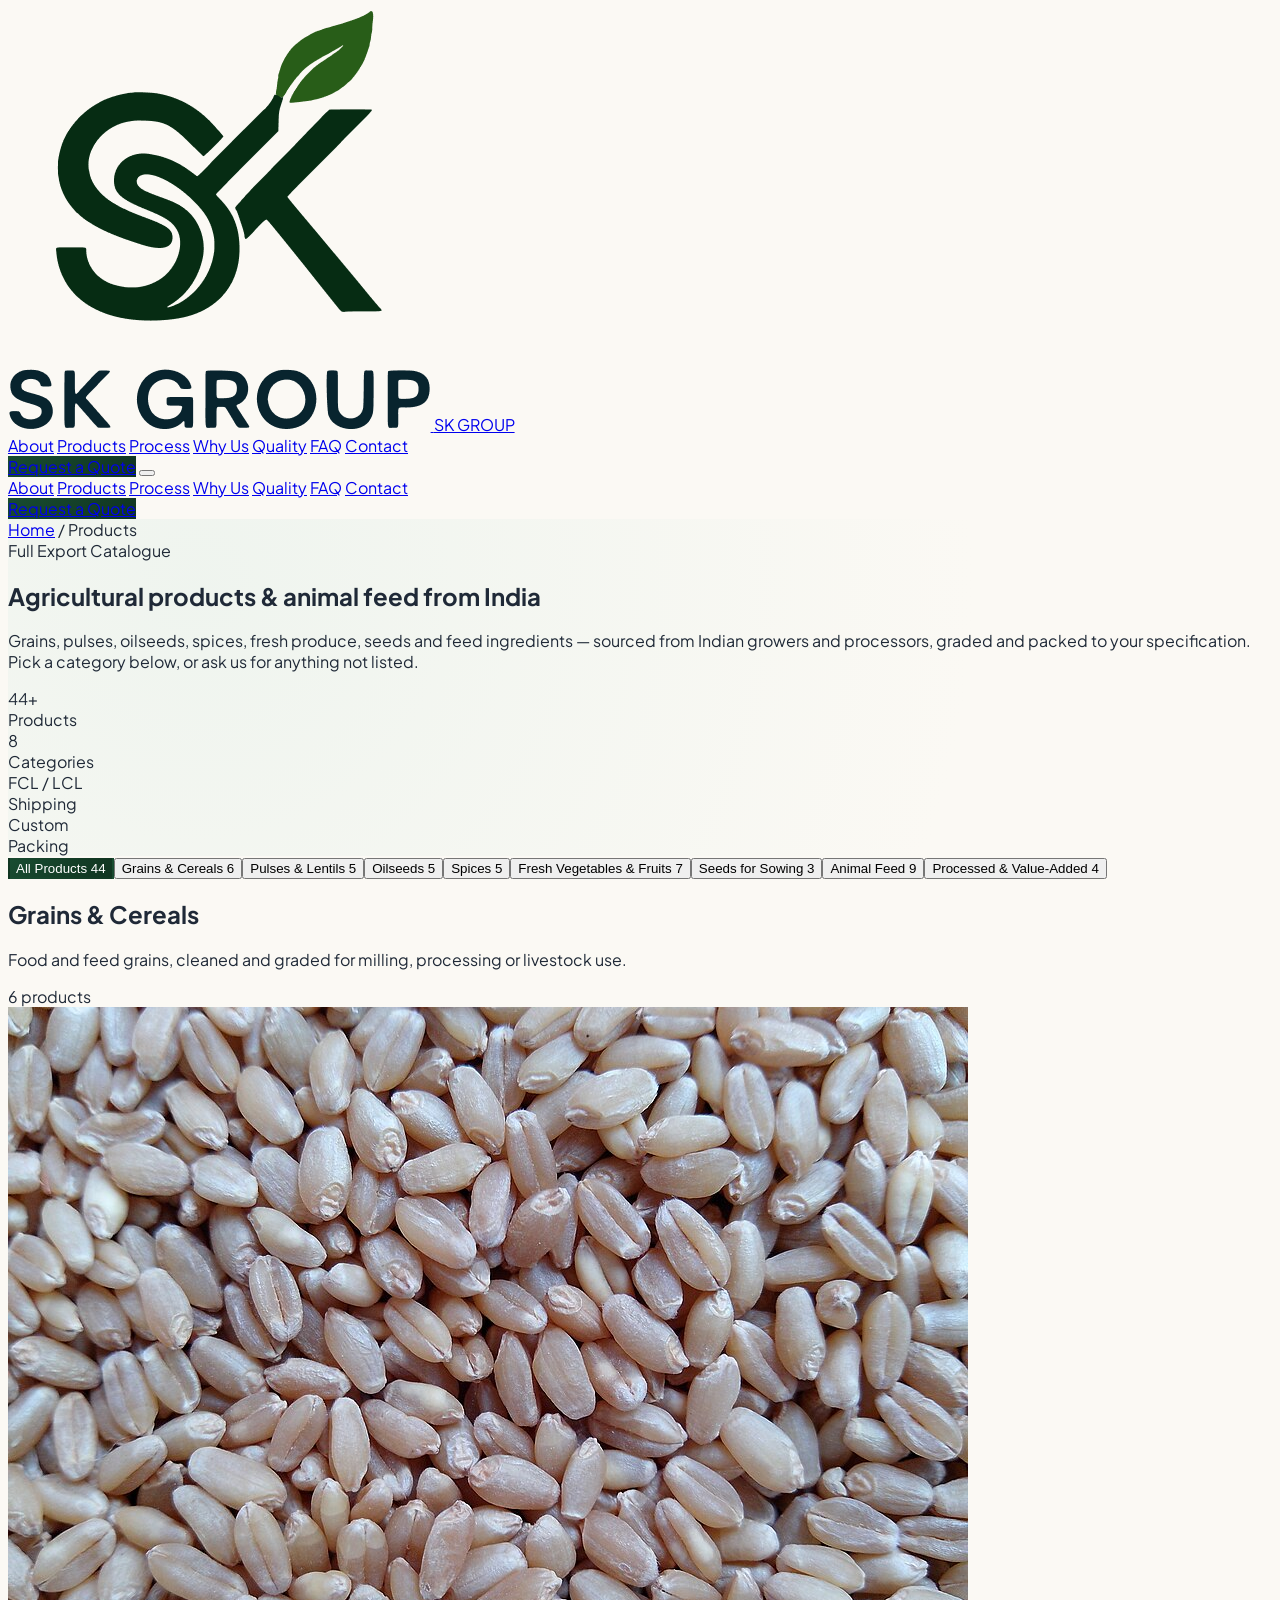
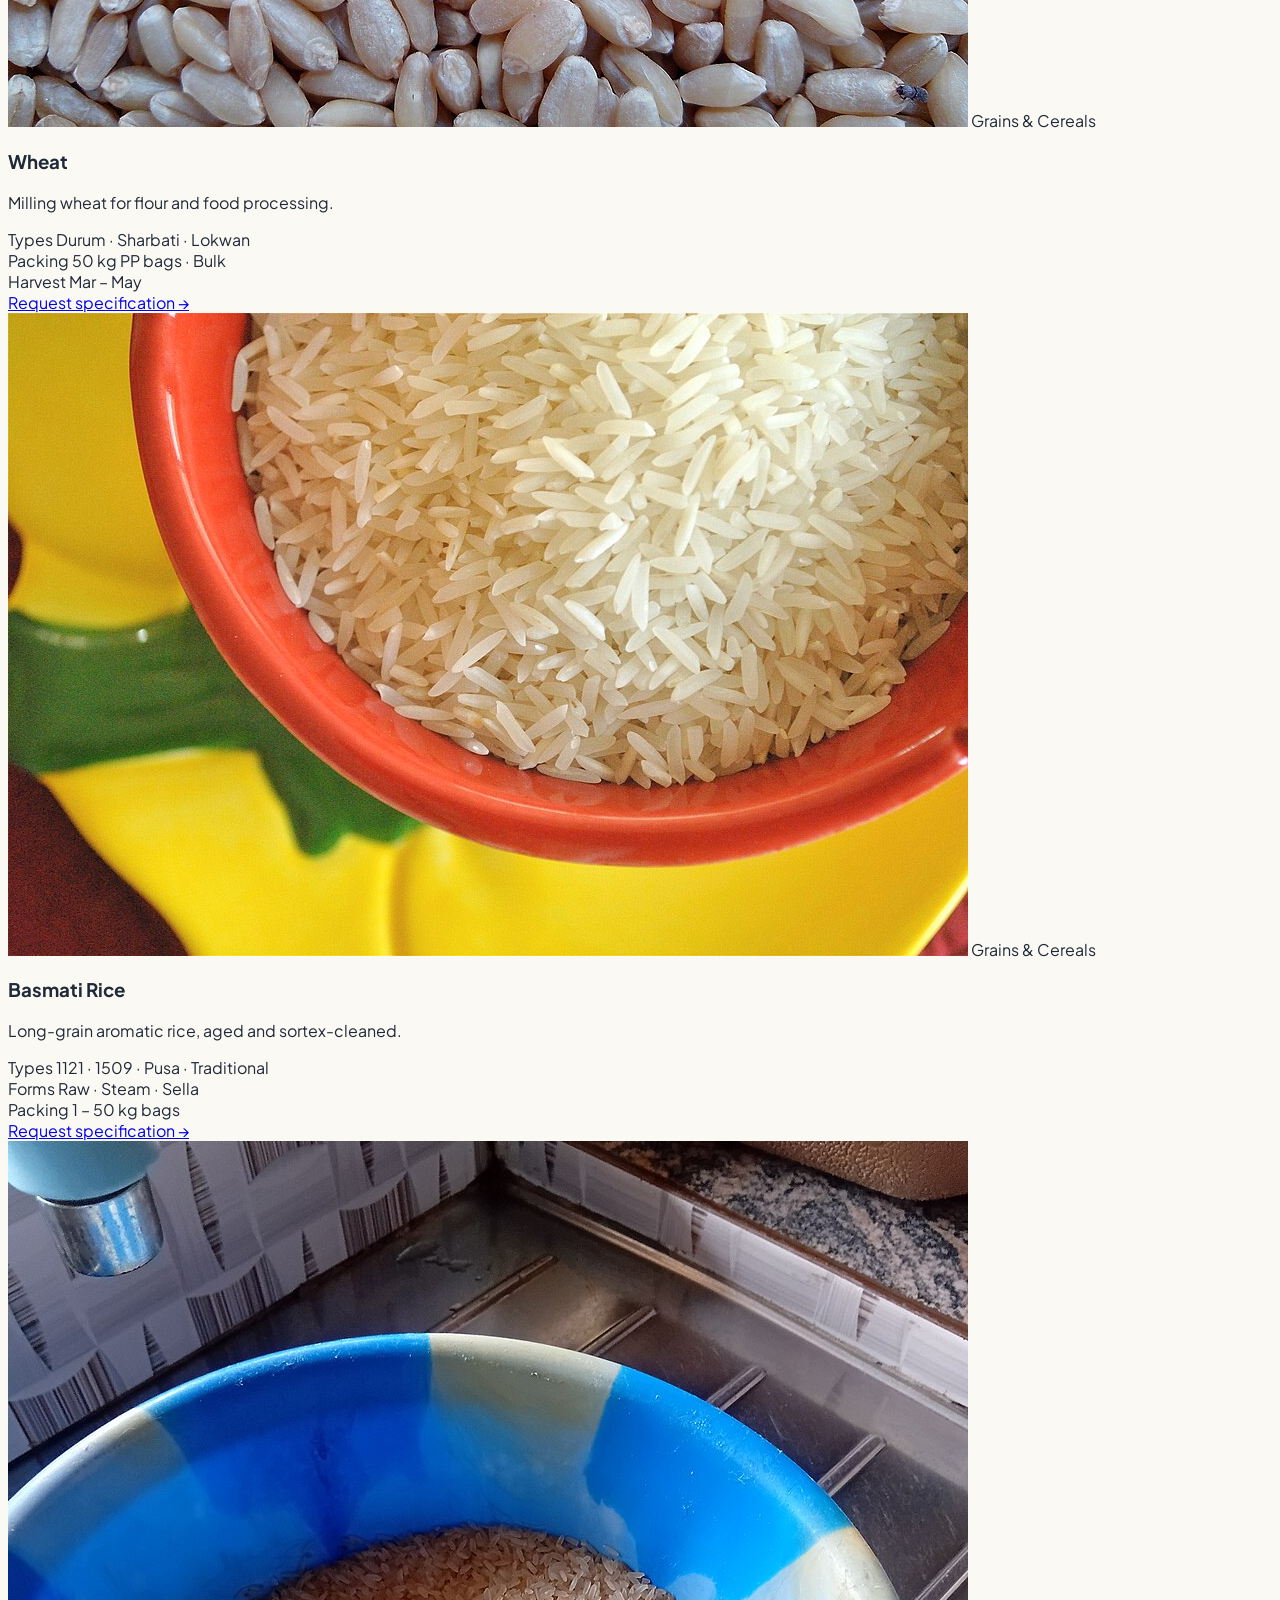
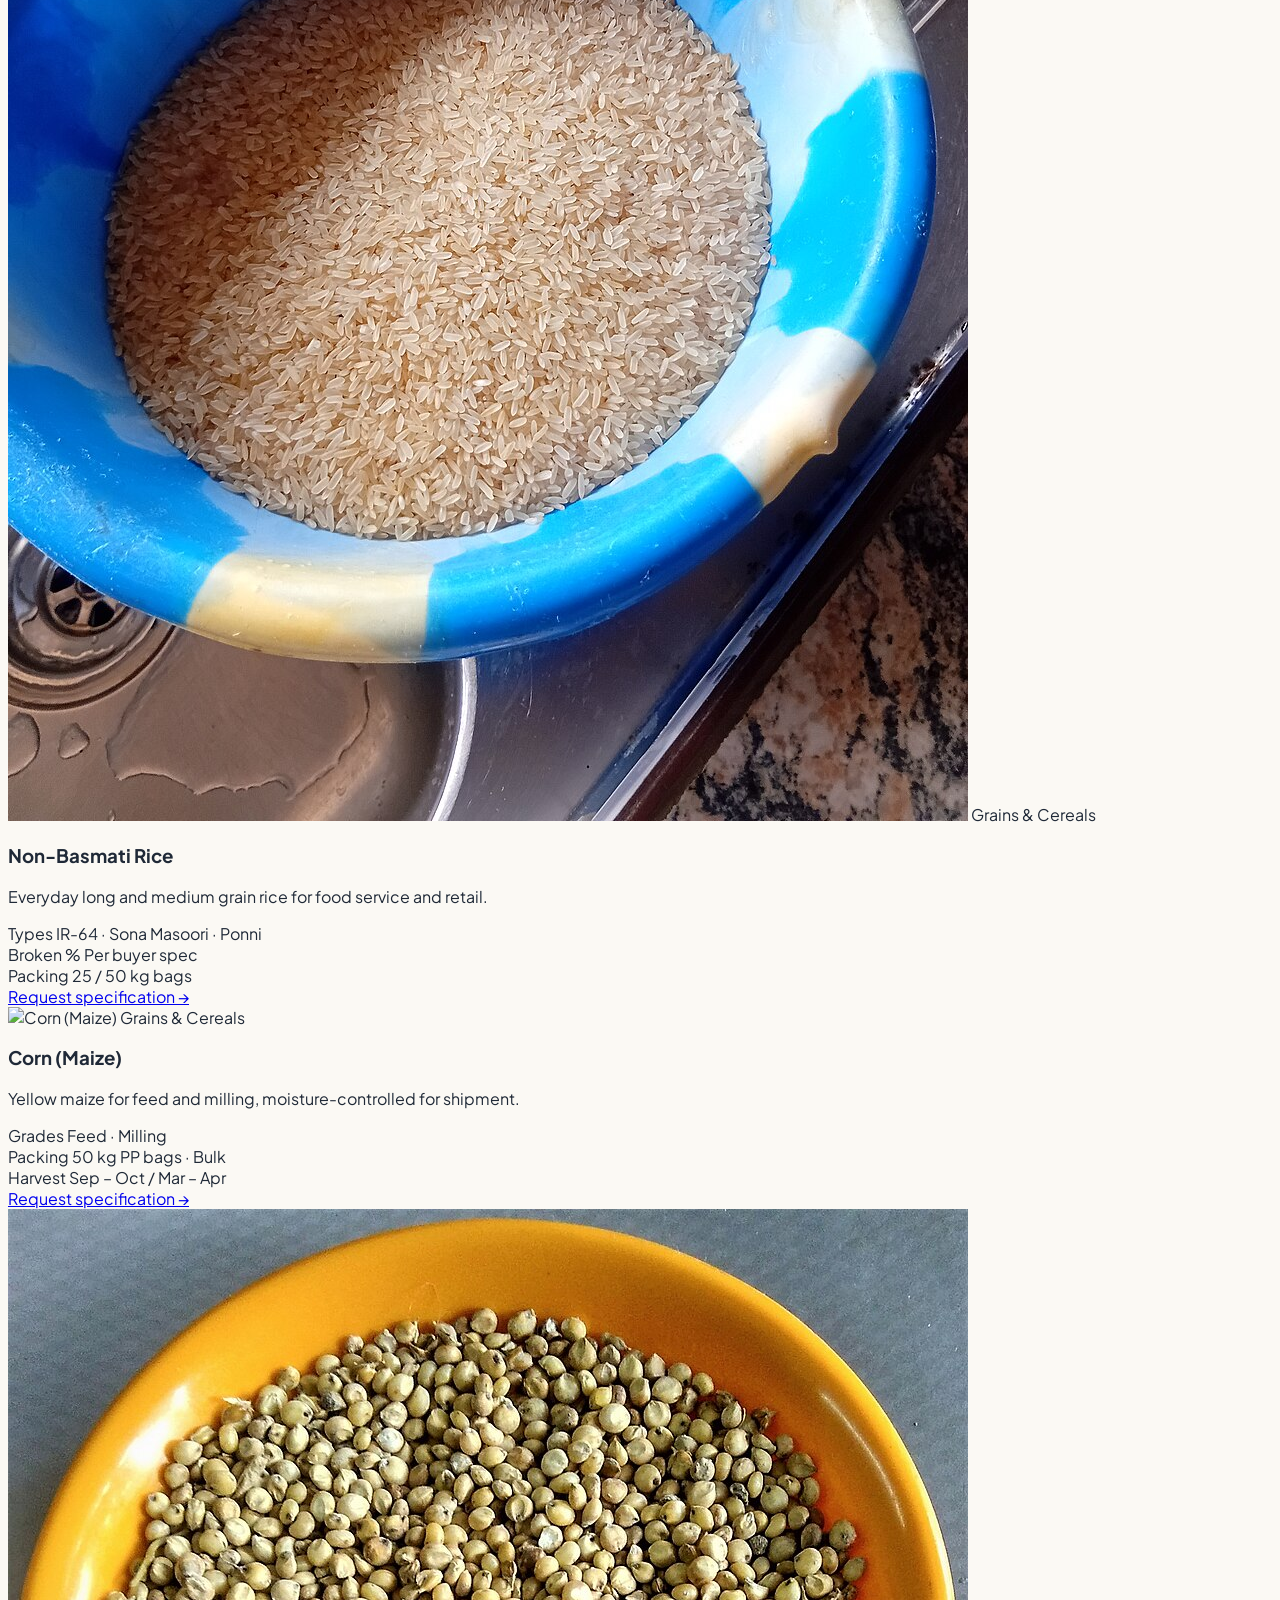
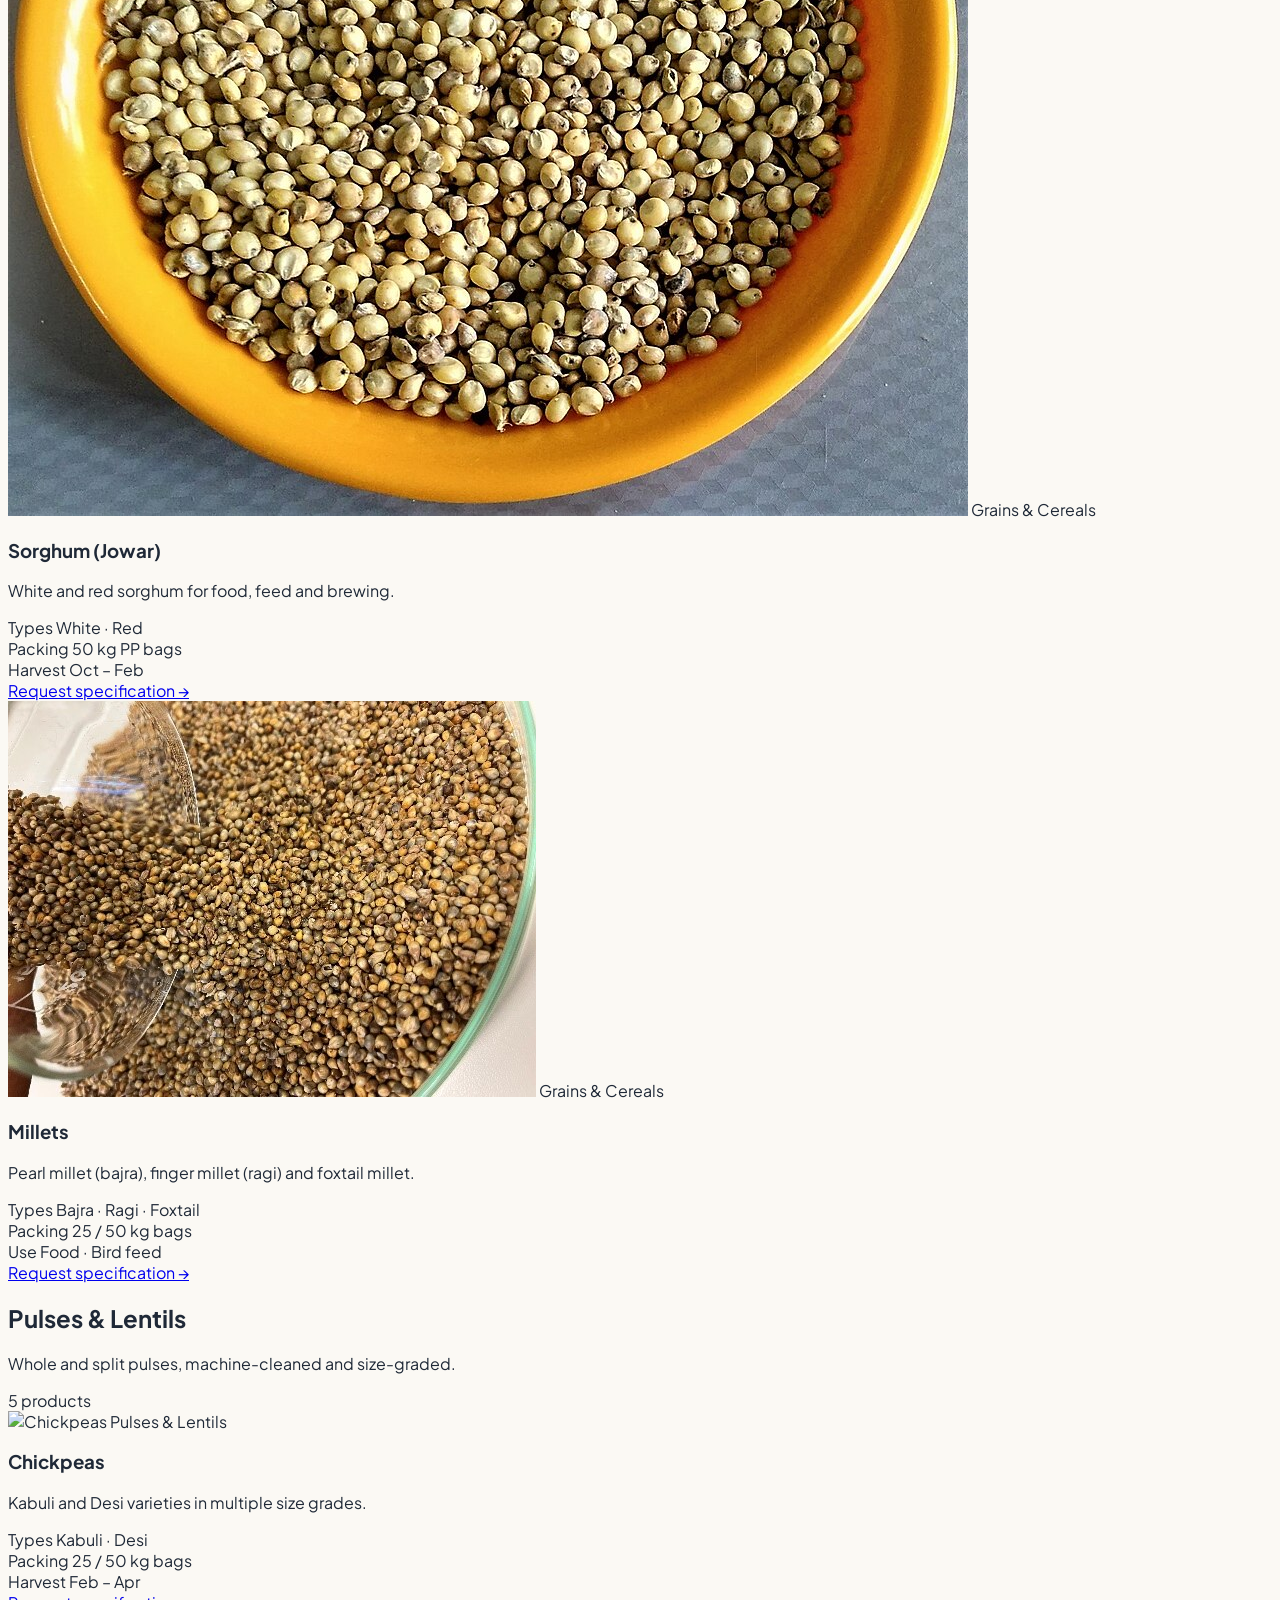
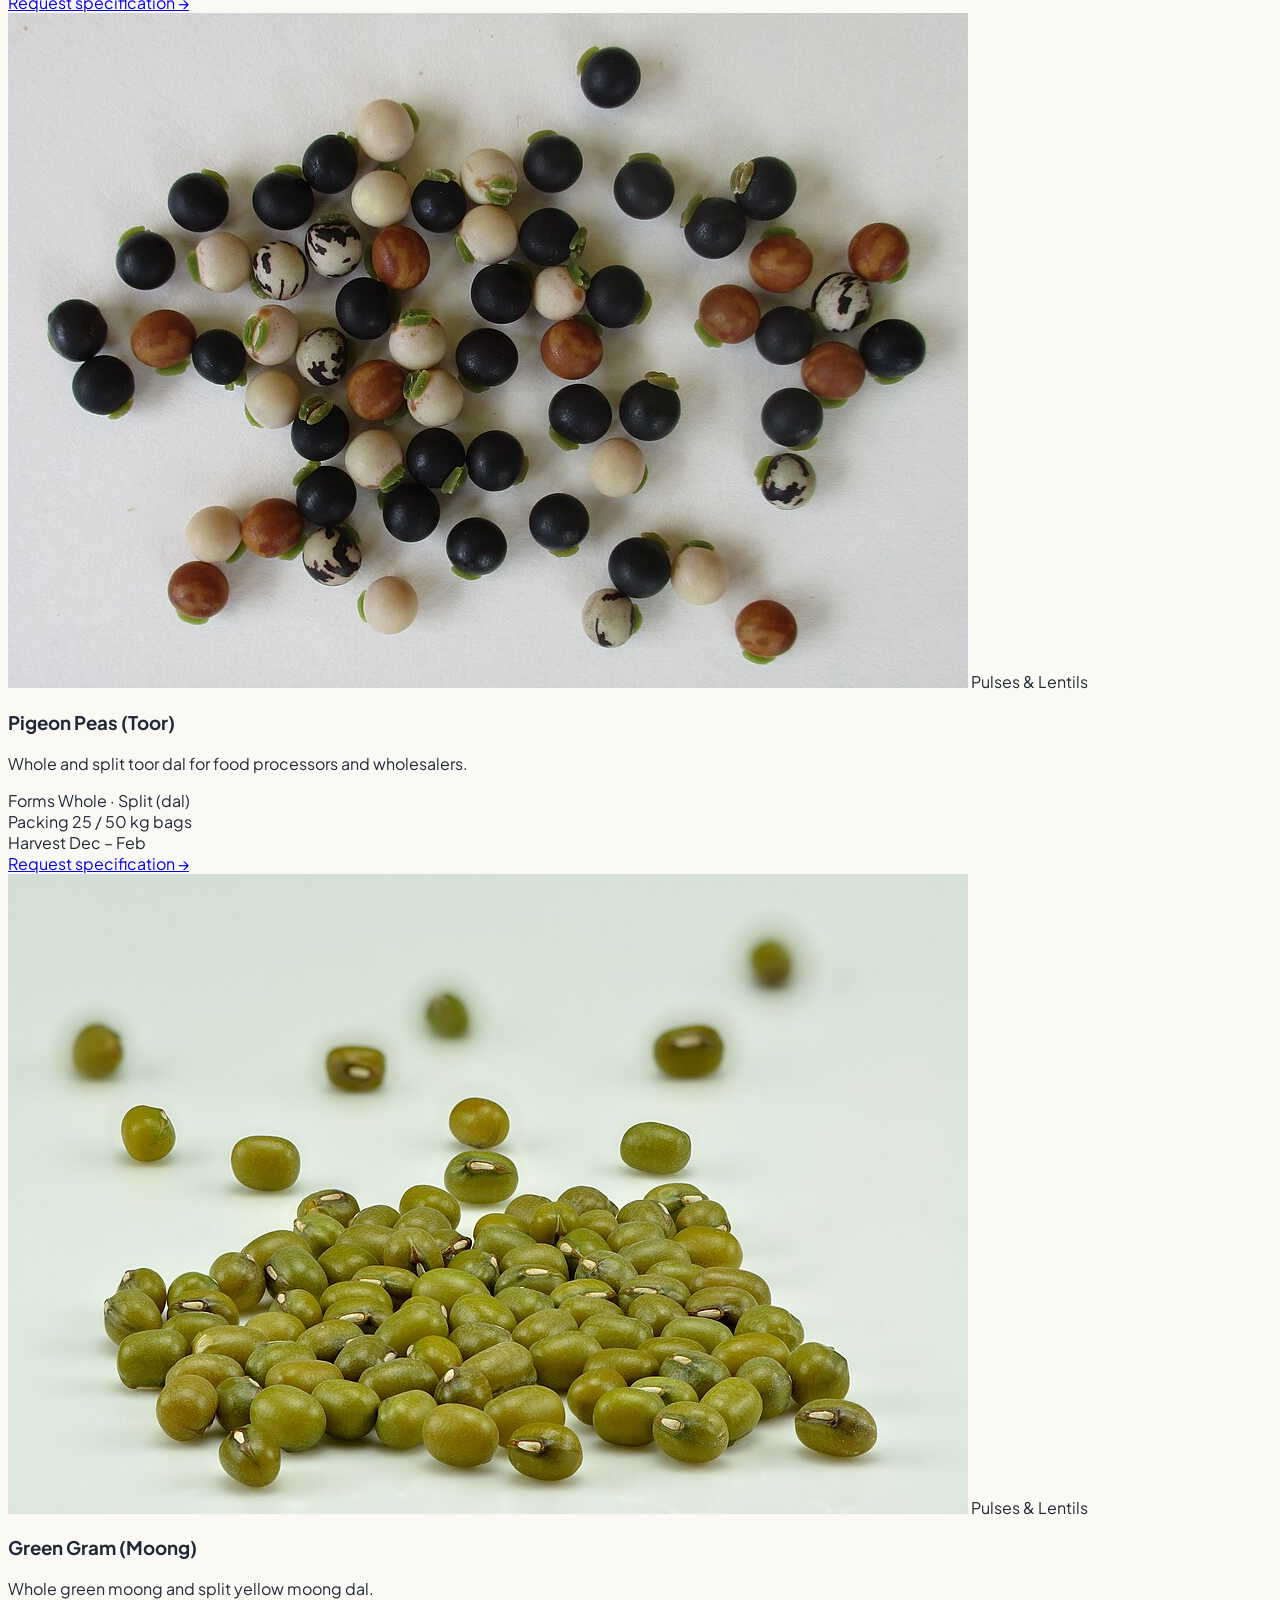
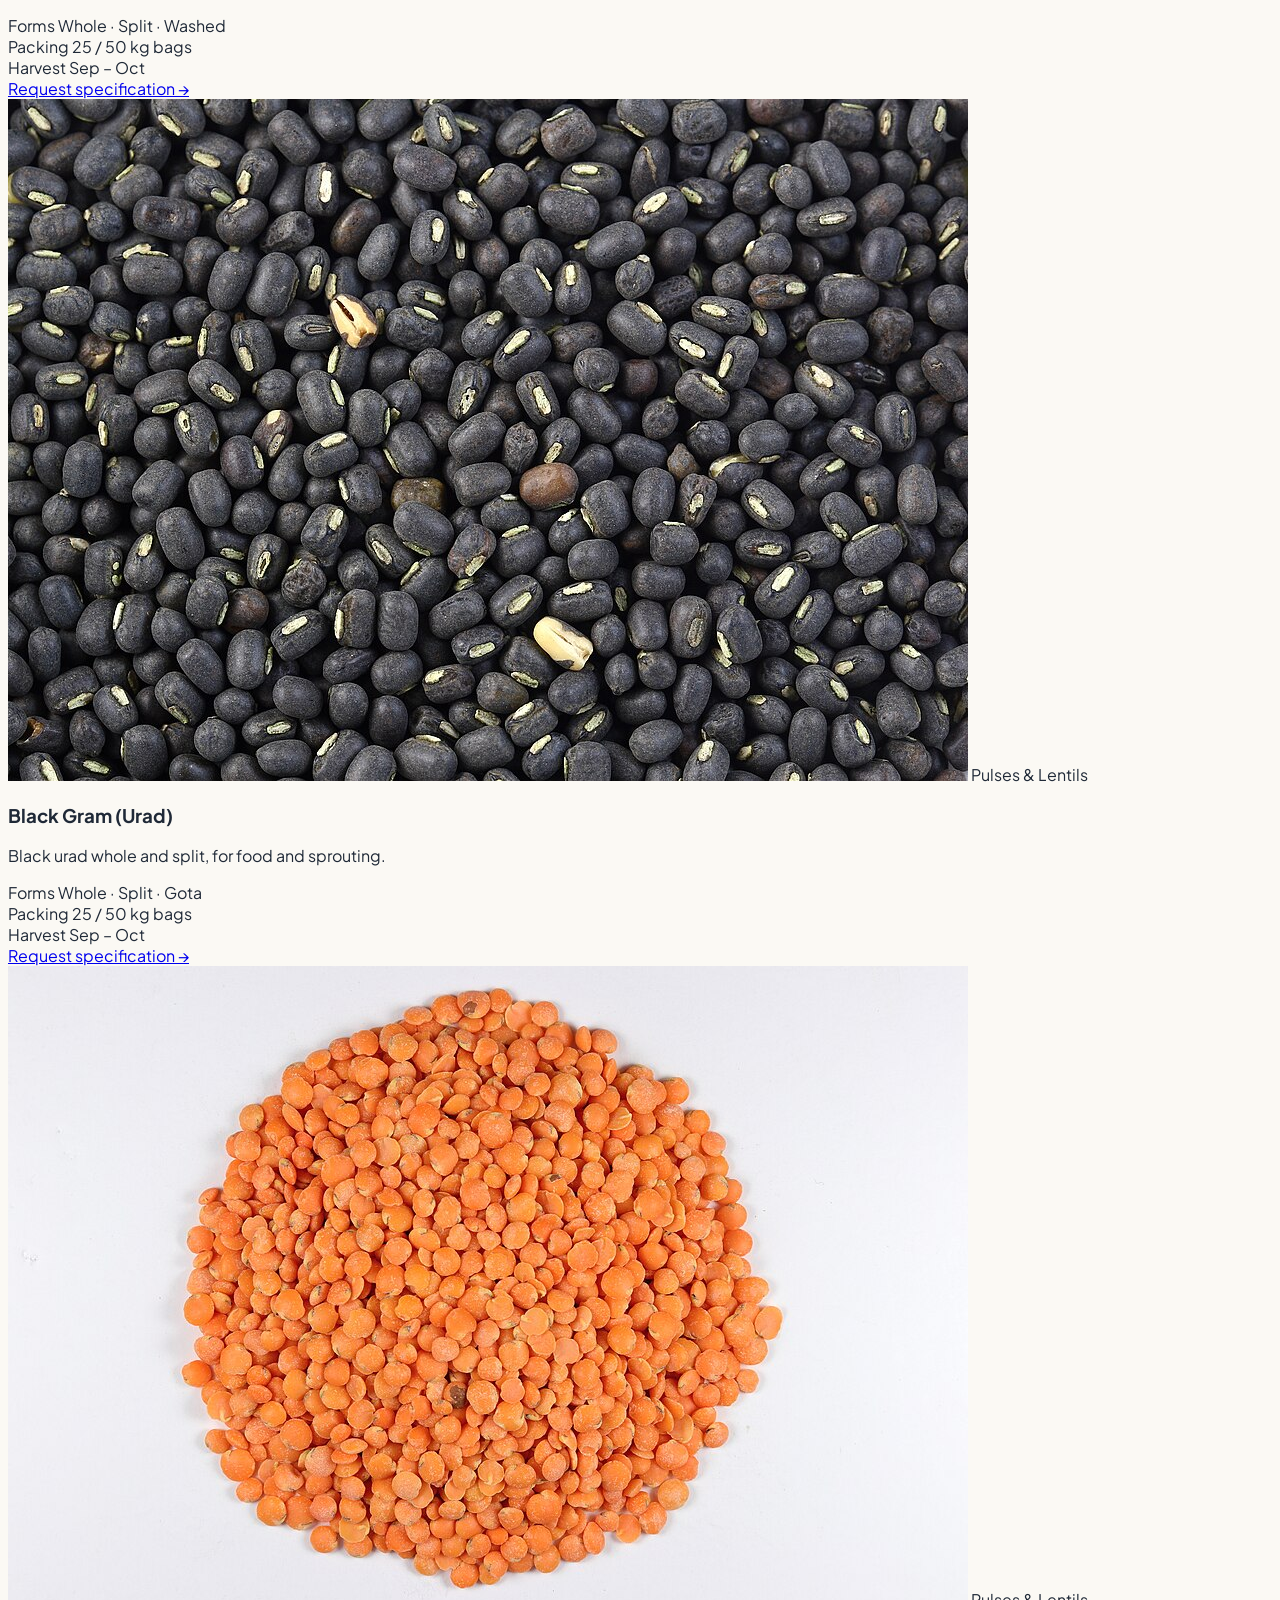
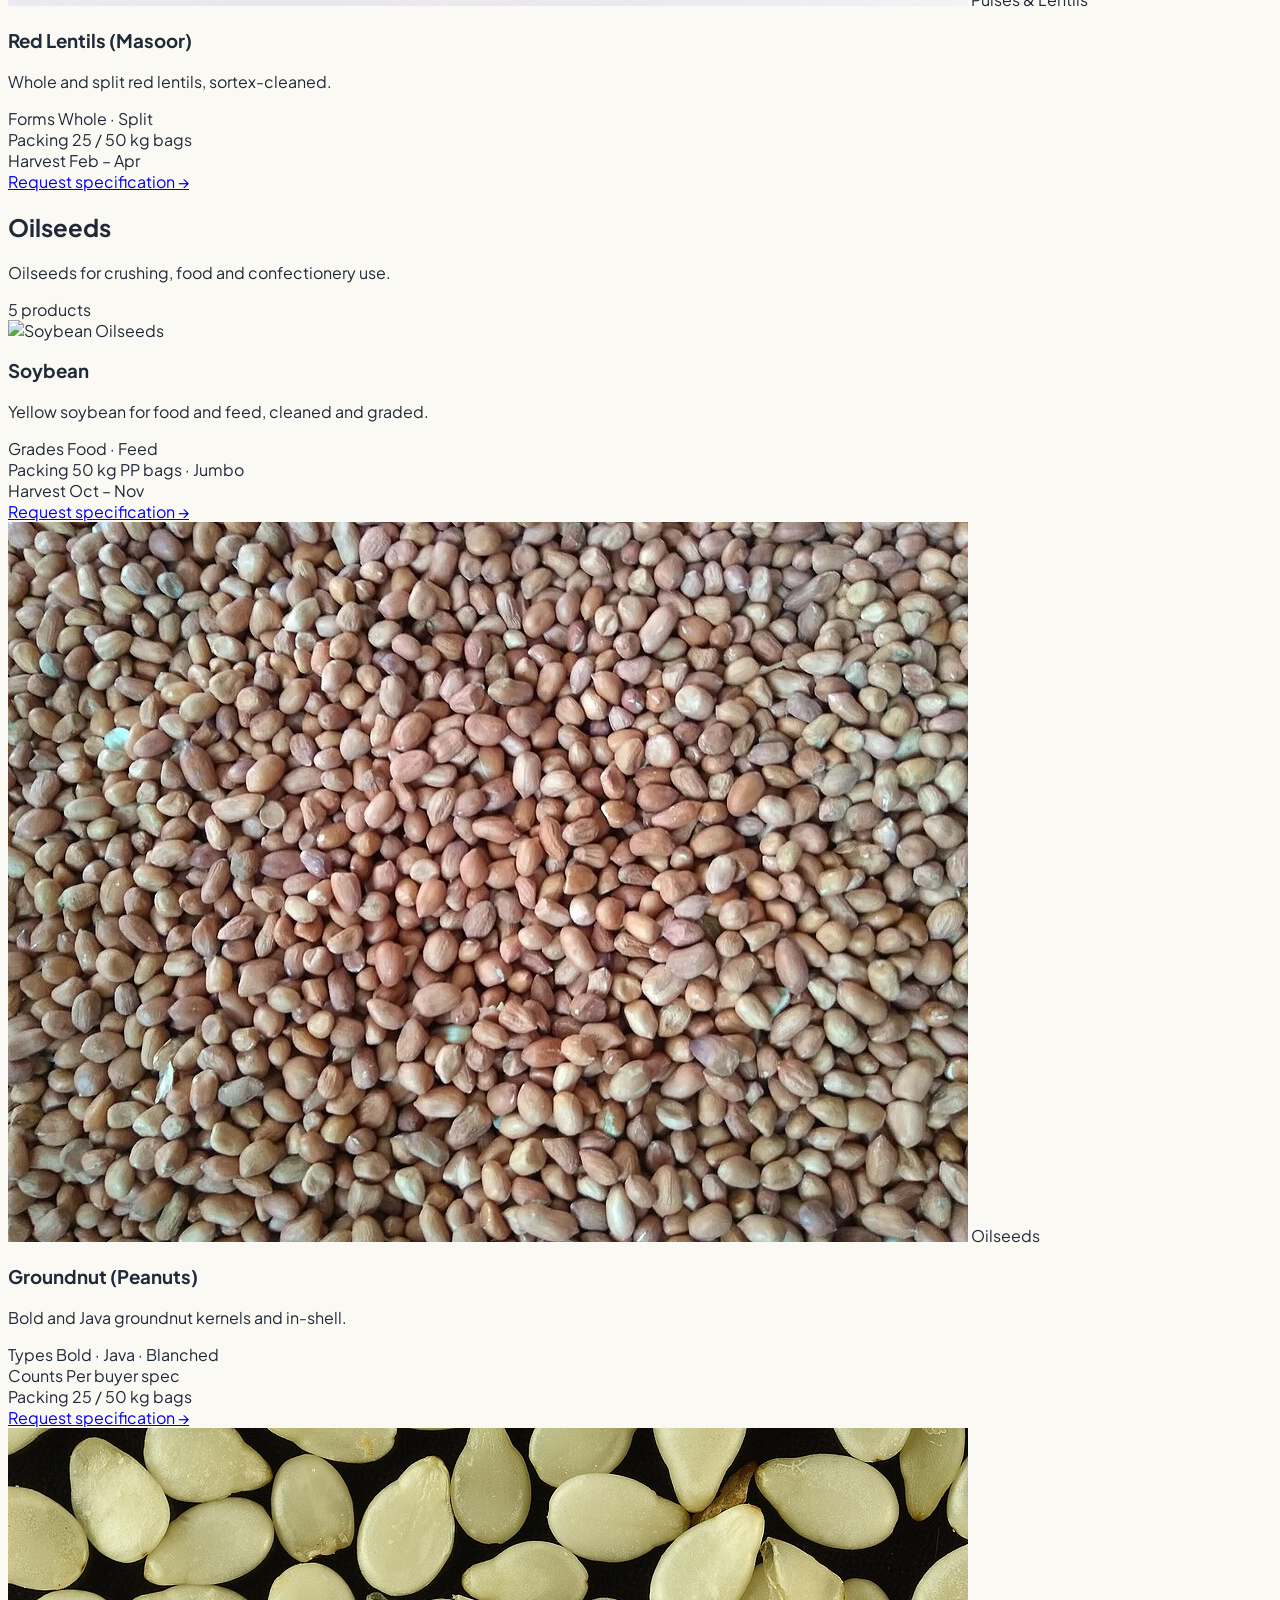
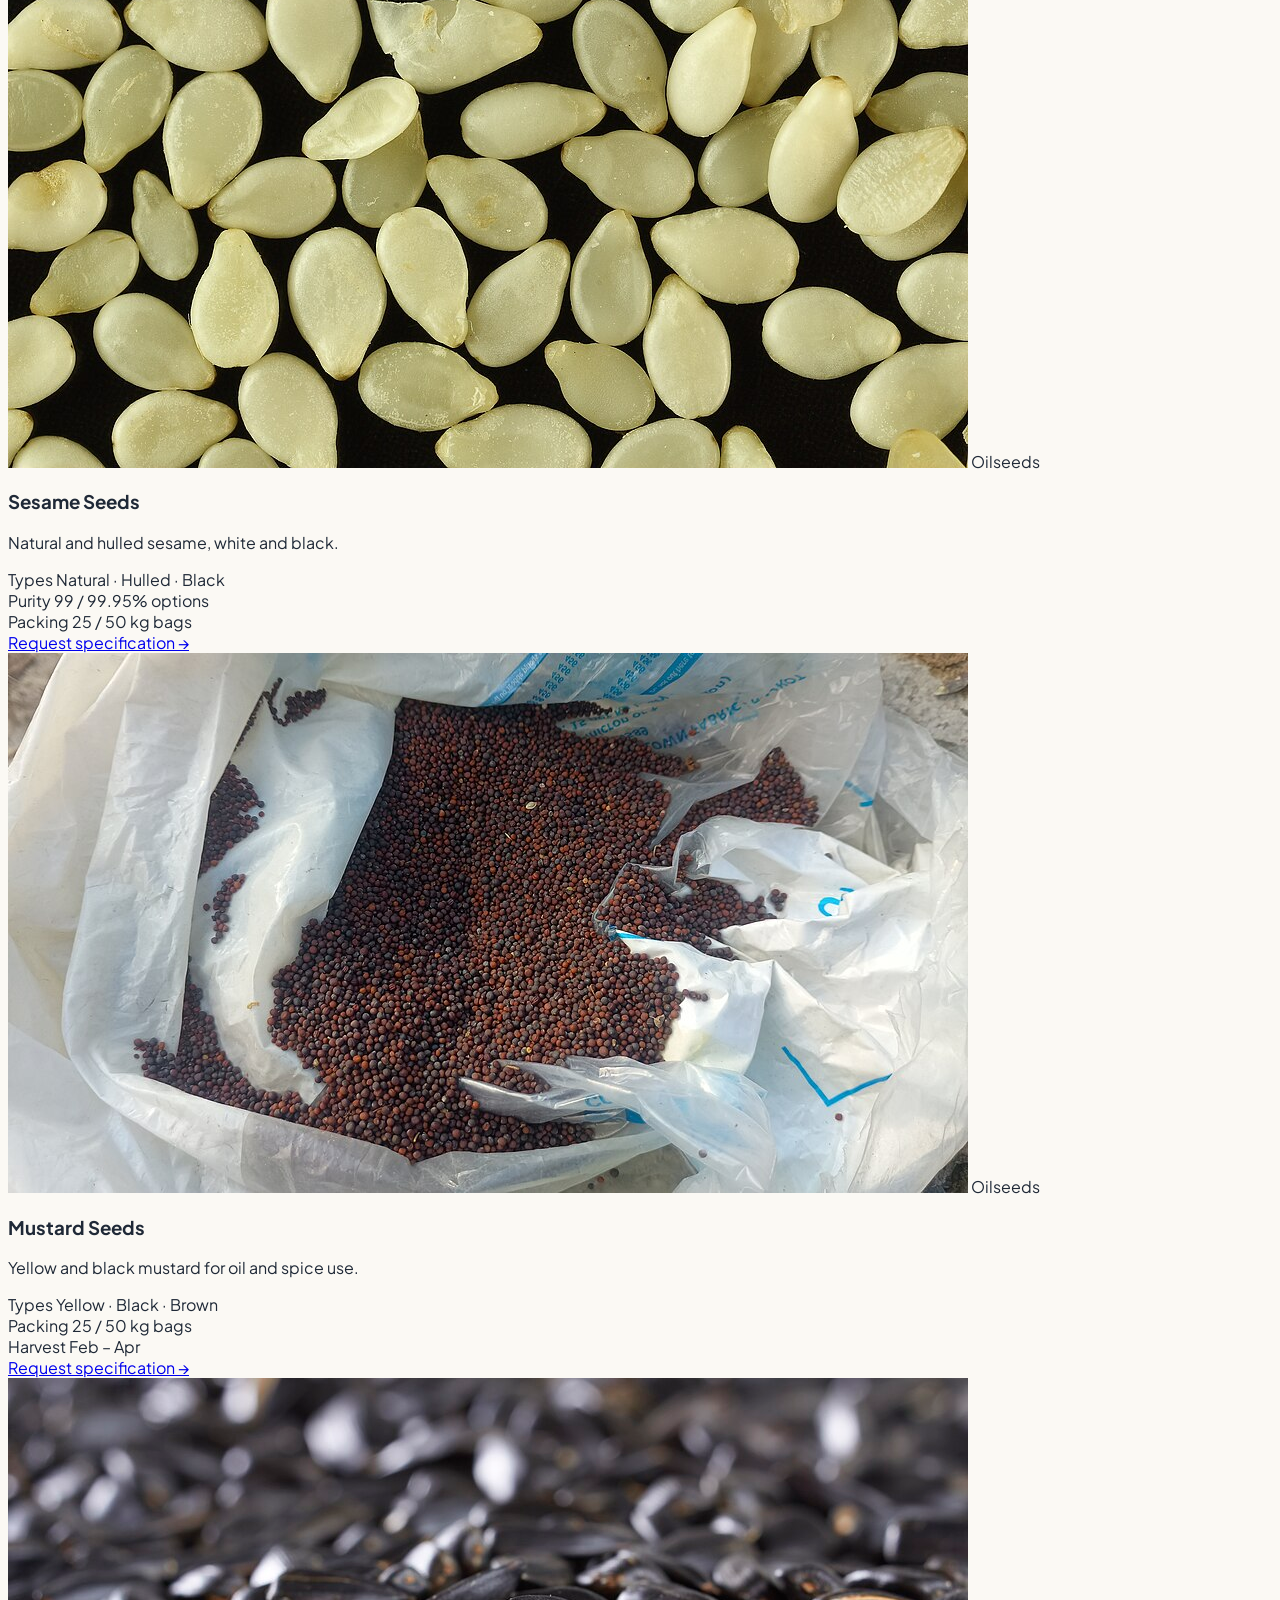
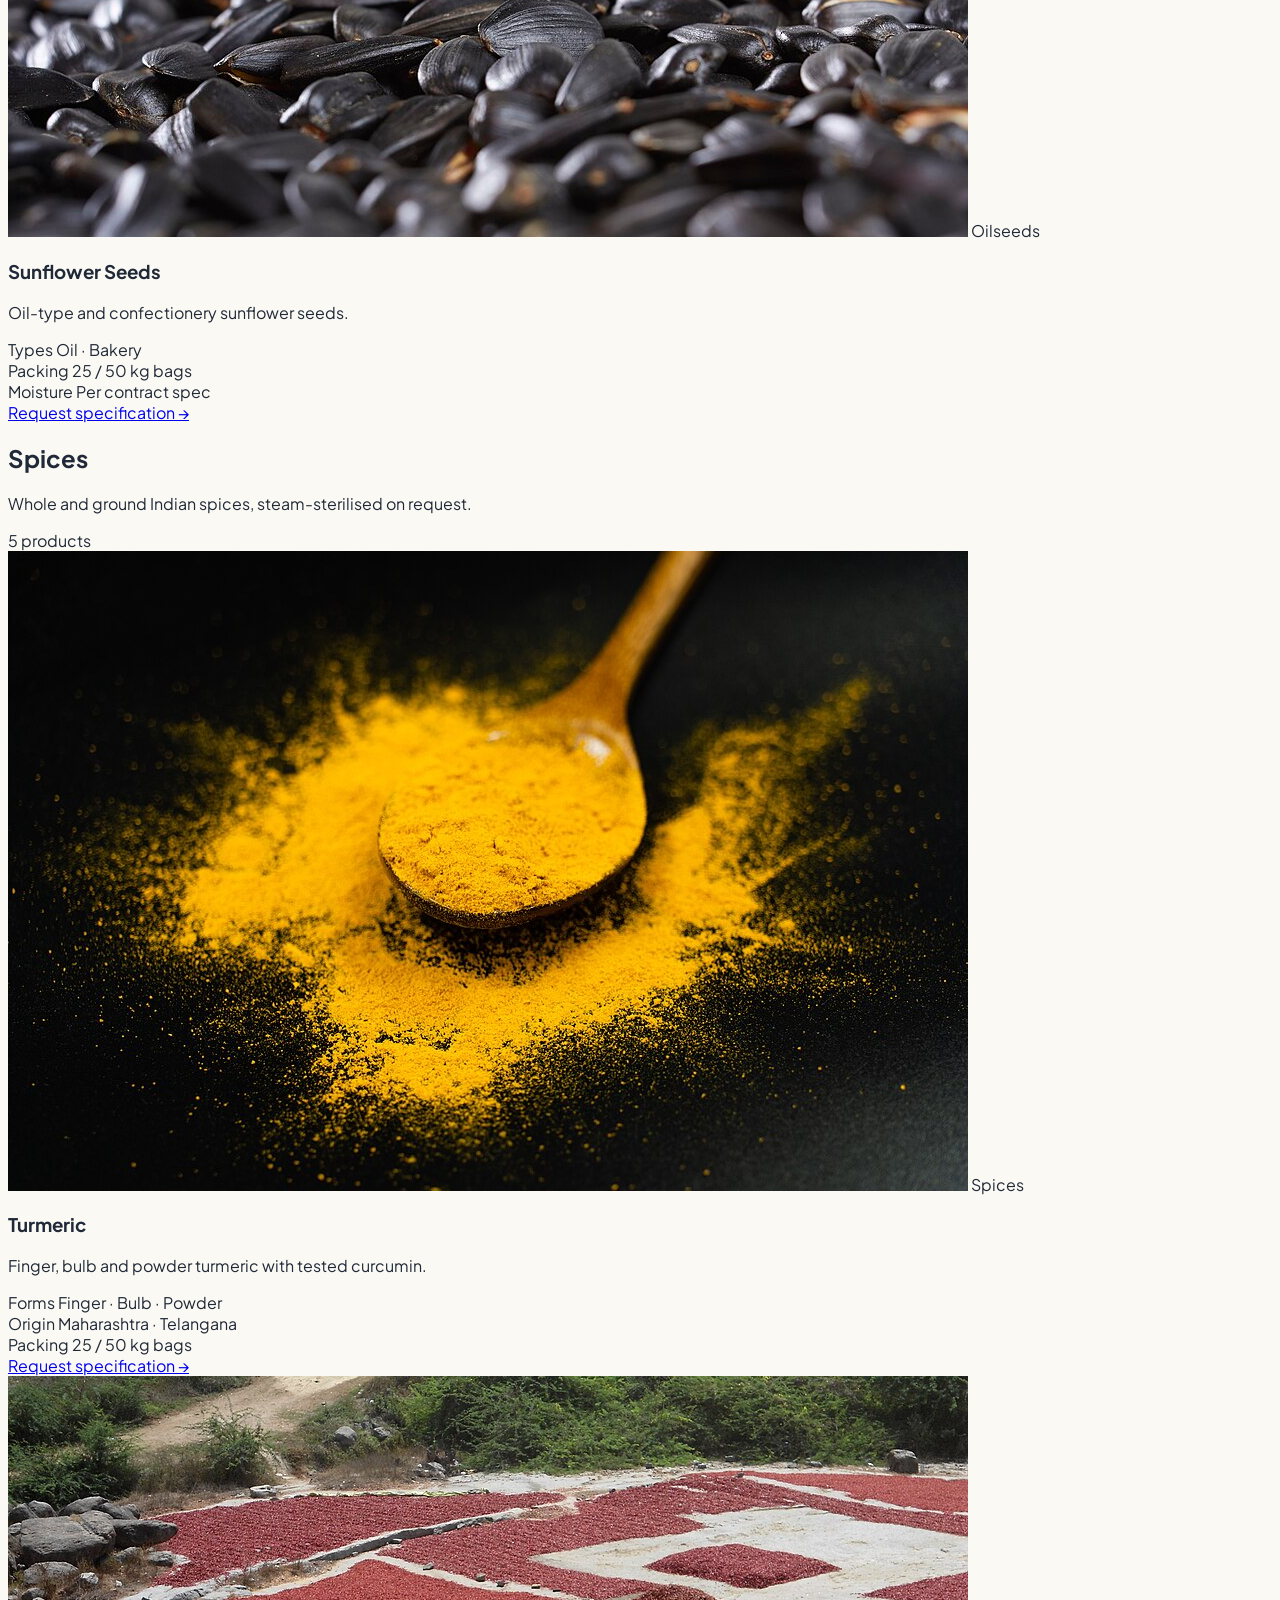
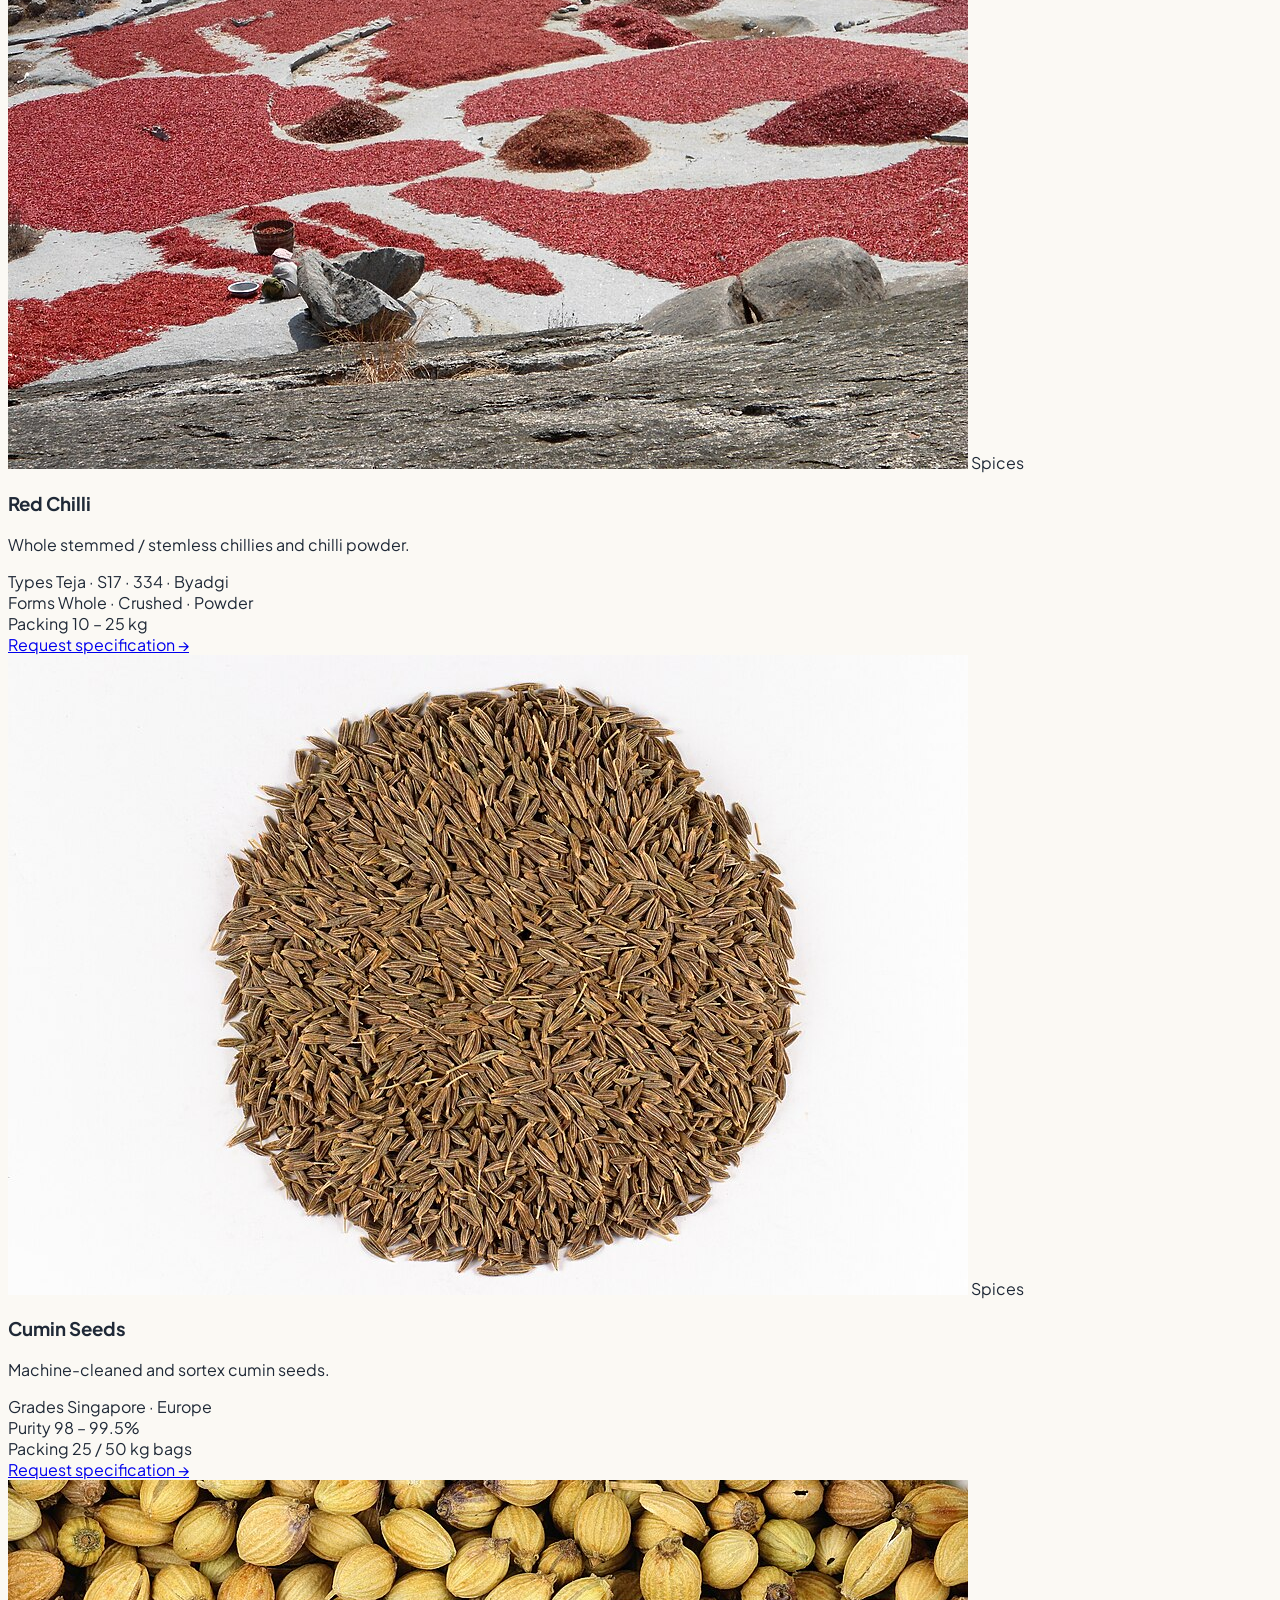
==== commit b1a51a3f: "Use sk logo.png for all logos and favicons, resize and pad logos Co-Authored-By: Claude Opus 5.5 <no" ====
--- a/products.html
+++ b/products.html
@@ -4,10 +4,10 @@
 <meta content="width=device-width, initial-scale=1.0" name="viewport"/>
 <title>Products | SK Group — Agricultural Exports &amp; Animal Feed from India</title>
 <meta name="description" content="Full SK Group export catalogue: grains, pulses, oilseeds, spices, fresh produce, seeds, animal feed and processed agri products from India."/>
-<link href="assets/sk-group-logo.webp" rel="icon" type="image/webp"/>
-<link href="assets/sk-group-logo.webp" rel="apple-touch-icon"/>
+<link href="assets/sk logo.png" rel="icon" type="image/png"/>
+<link href="assets/sk logo.png" rel="apple-touch-icon"/>
 <style>
-  .sk-logo-mark { background: #efebe3 url("assets/sk-group-logo.webp") no-repeat; background-size: 183%; background-position: 51.7% 23.7%; }
+  .sk-logo-mark { object-fit: cover; padding: calc(var(--logo-size, 40px) * 0.02); }
 </style>
 <link href="https://fonts.googleapis.com" rel="preconnect"/>
 <link crossorigin="" href="https://fonts.gstatic.com" rel="preconnect"/>
@@ -69,7 +69,7 @@
 <header class="sticky top-0 z-50 bg-brand-cream/95 backdrop-blur-md border-b border-brand-border">
 <div class="max-w-7xl mx-auto px-4 sm:px-6 lg:px-8 h-18 sm:h-20 py-3 flex items-center justify-between">
 <a class="flex items-center gap-2.5 sm:gap-3 group" href="index.html">
-<img alt="SK Group logo" class="sk-logo-mark w-10 h-10 sm:w-12 sm:h-12 rounded-lg shadow-sm group-hover:scale-105 transition-all duration-300" src="assets/sk logo.png">
+<img alt="SK Group logo" class="sk-logo-mark [--logo-size:40px] sm:[--logo-size:48px] w-10 h-10 sm:w-12 sm:h-12 rounded-lg shadow-sm group-hover:scale-105 transition-all duration-300" src="assets/sk logo.png">
 <span class="text-lg sm:text-xl font-bold tracking-tight text-brand-dark leading-none">SK GROUP</span>
 </a>
 <nav class="hidden lg:flex items-center gap-7 xl:gap-8 text-[14px] font-medium text-stone-700">
@@ -161,7 +161,7 @@
 <div class="grid grid-cols-1 sm:grid-cols-3 gap-8 mb-10">
 <div class="space-y-4">
 <div class="flex items-center gap-3">
-<div aria-label="SK Group logo" class="sk-logo-mark w-11 h-11 rounded-lg" role="img"></div>
+<img alt="SK Group logo" class="sk-logo-mark [--logo-size:44px] w-11 h-11 rounded-lg" src="assets/sk logo.png">
 <span class="text-lg font-bold tracking-tight text-white">SK GROUP</span>
 </div>
 <p class="text-stone-400 text-xs leading-relaxed max-w-sm font-light">Exporting agricultural produce from India to buyers worldwide, sourced from growers and supplied to your specification.</p>
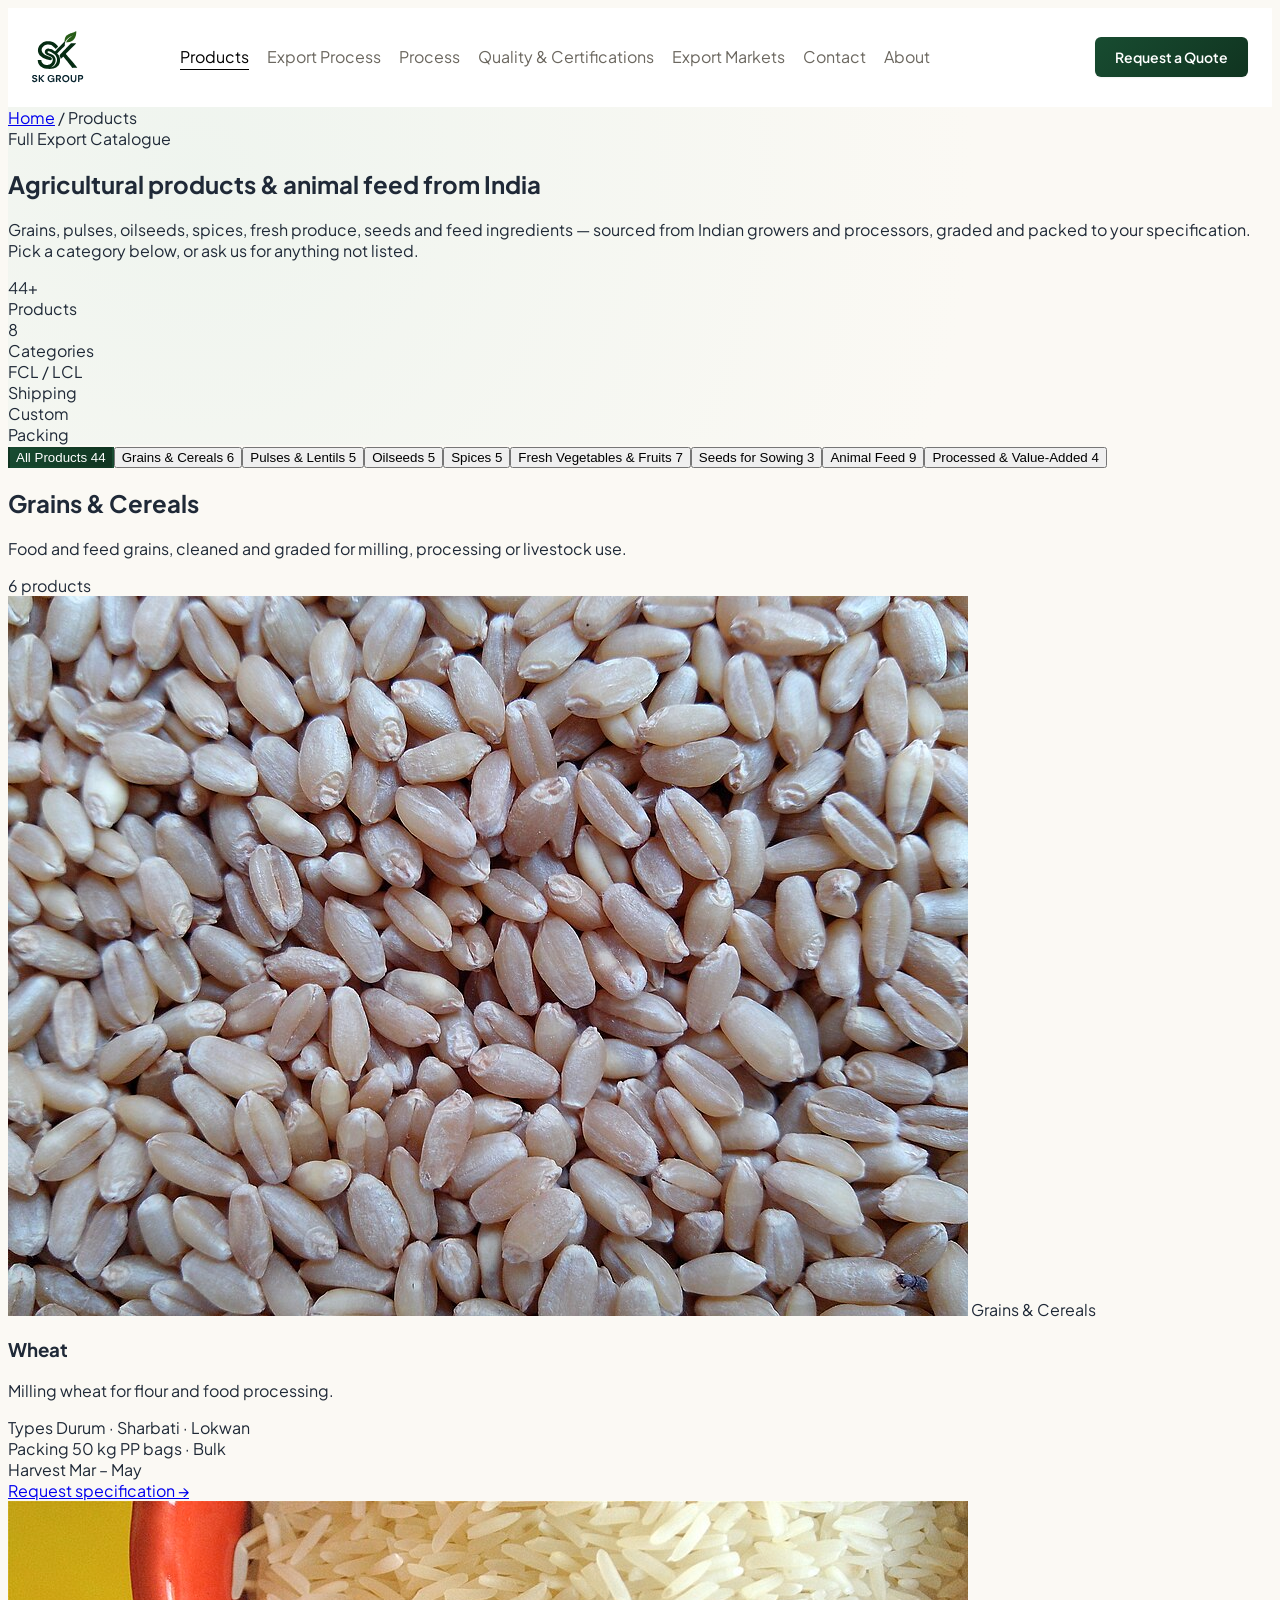
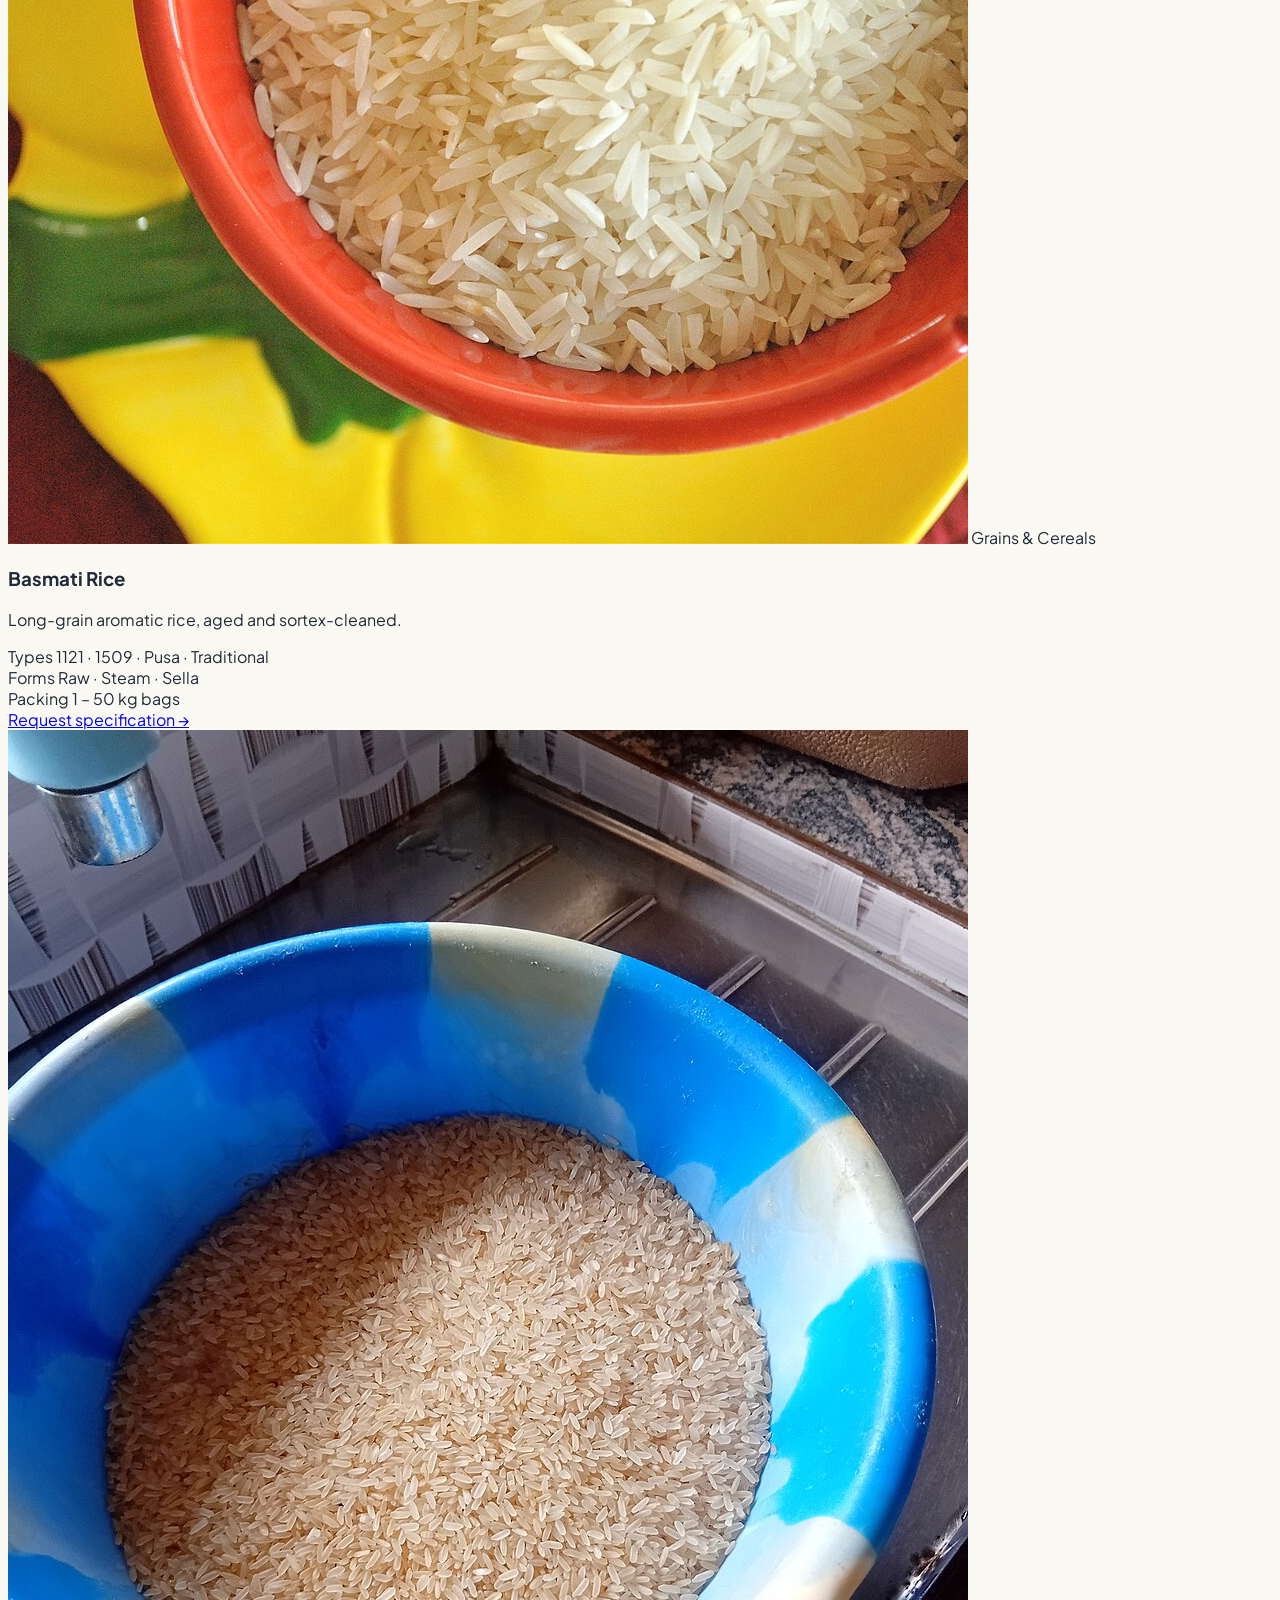
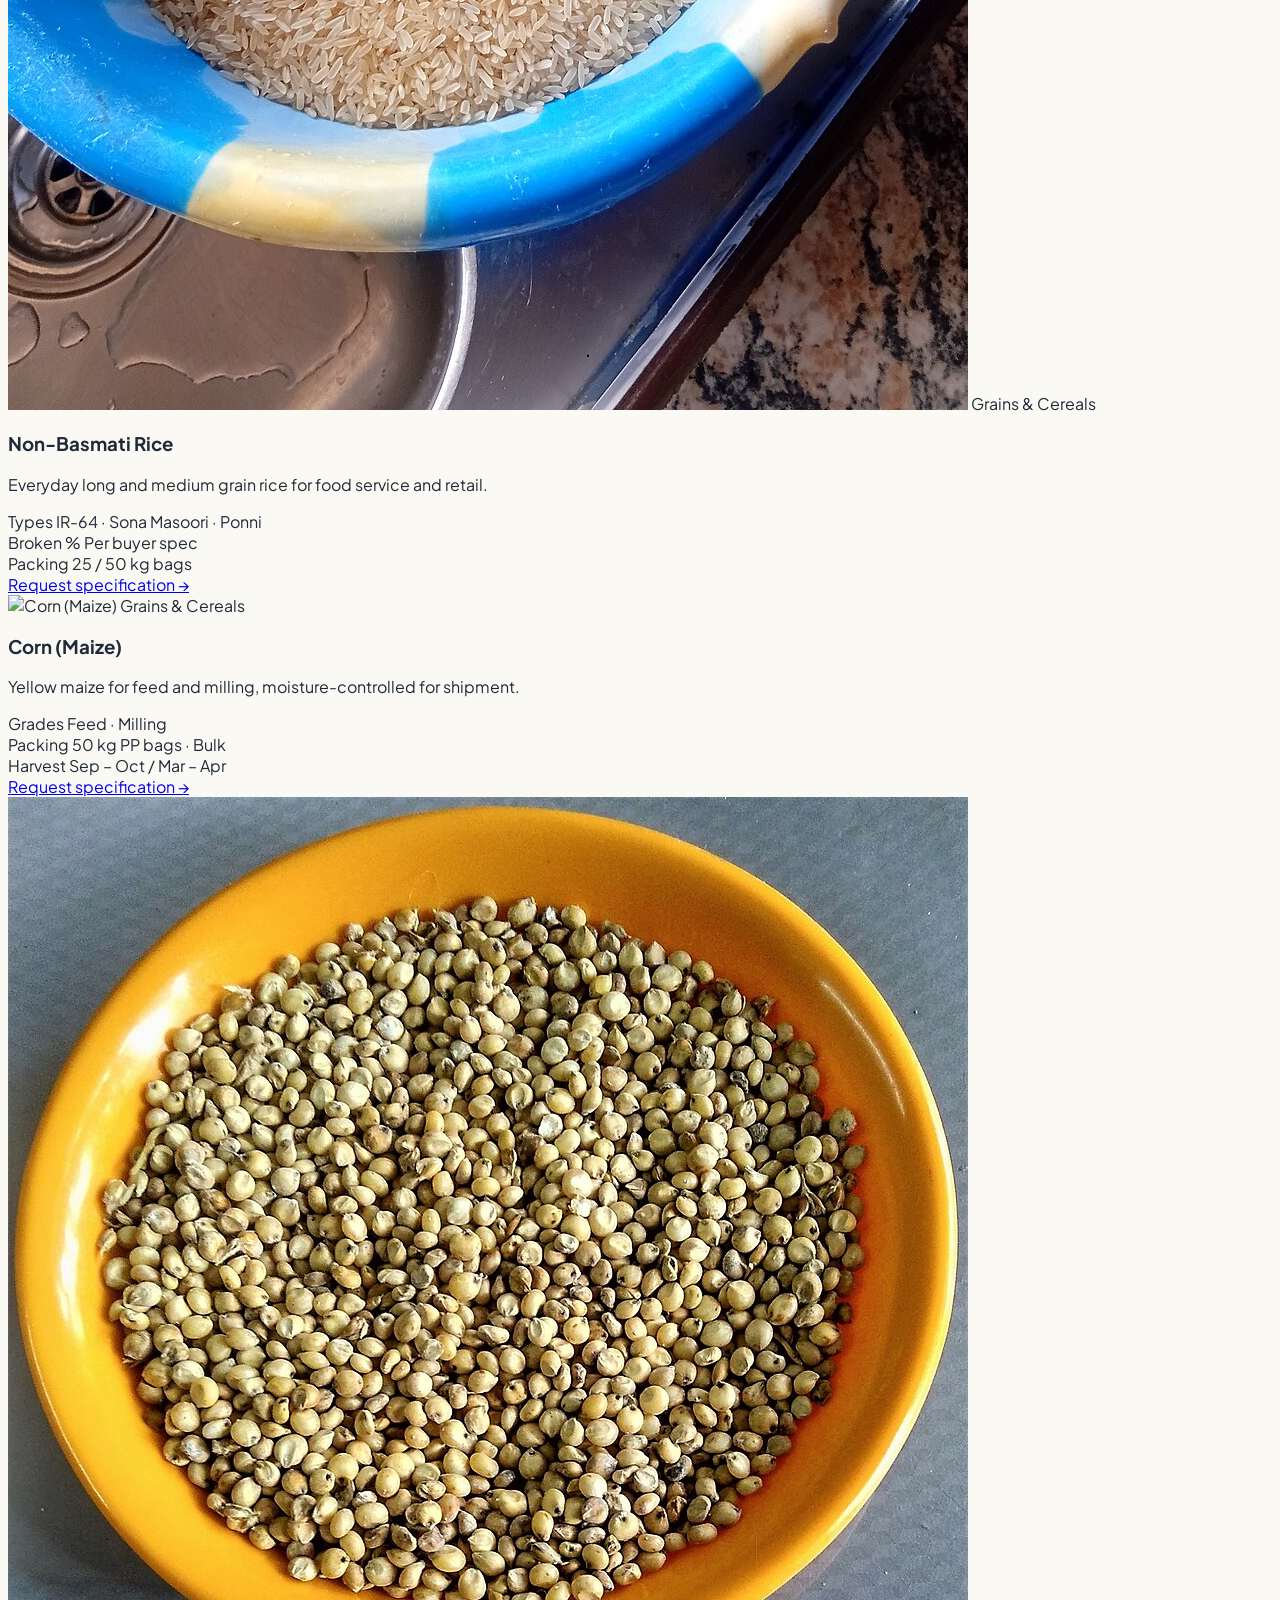
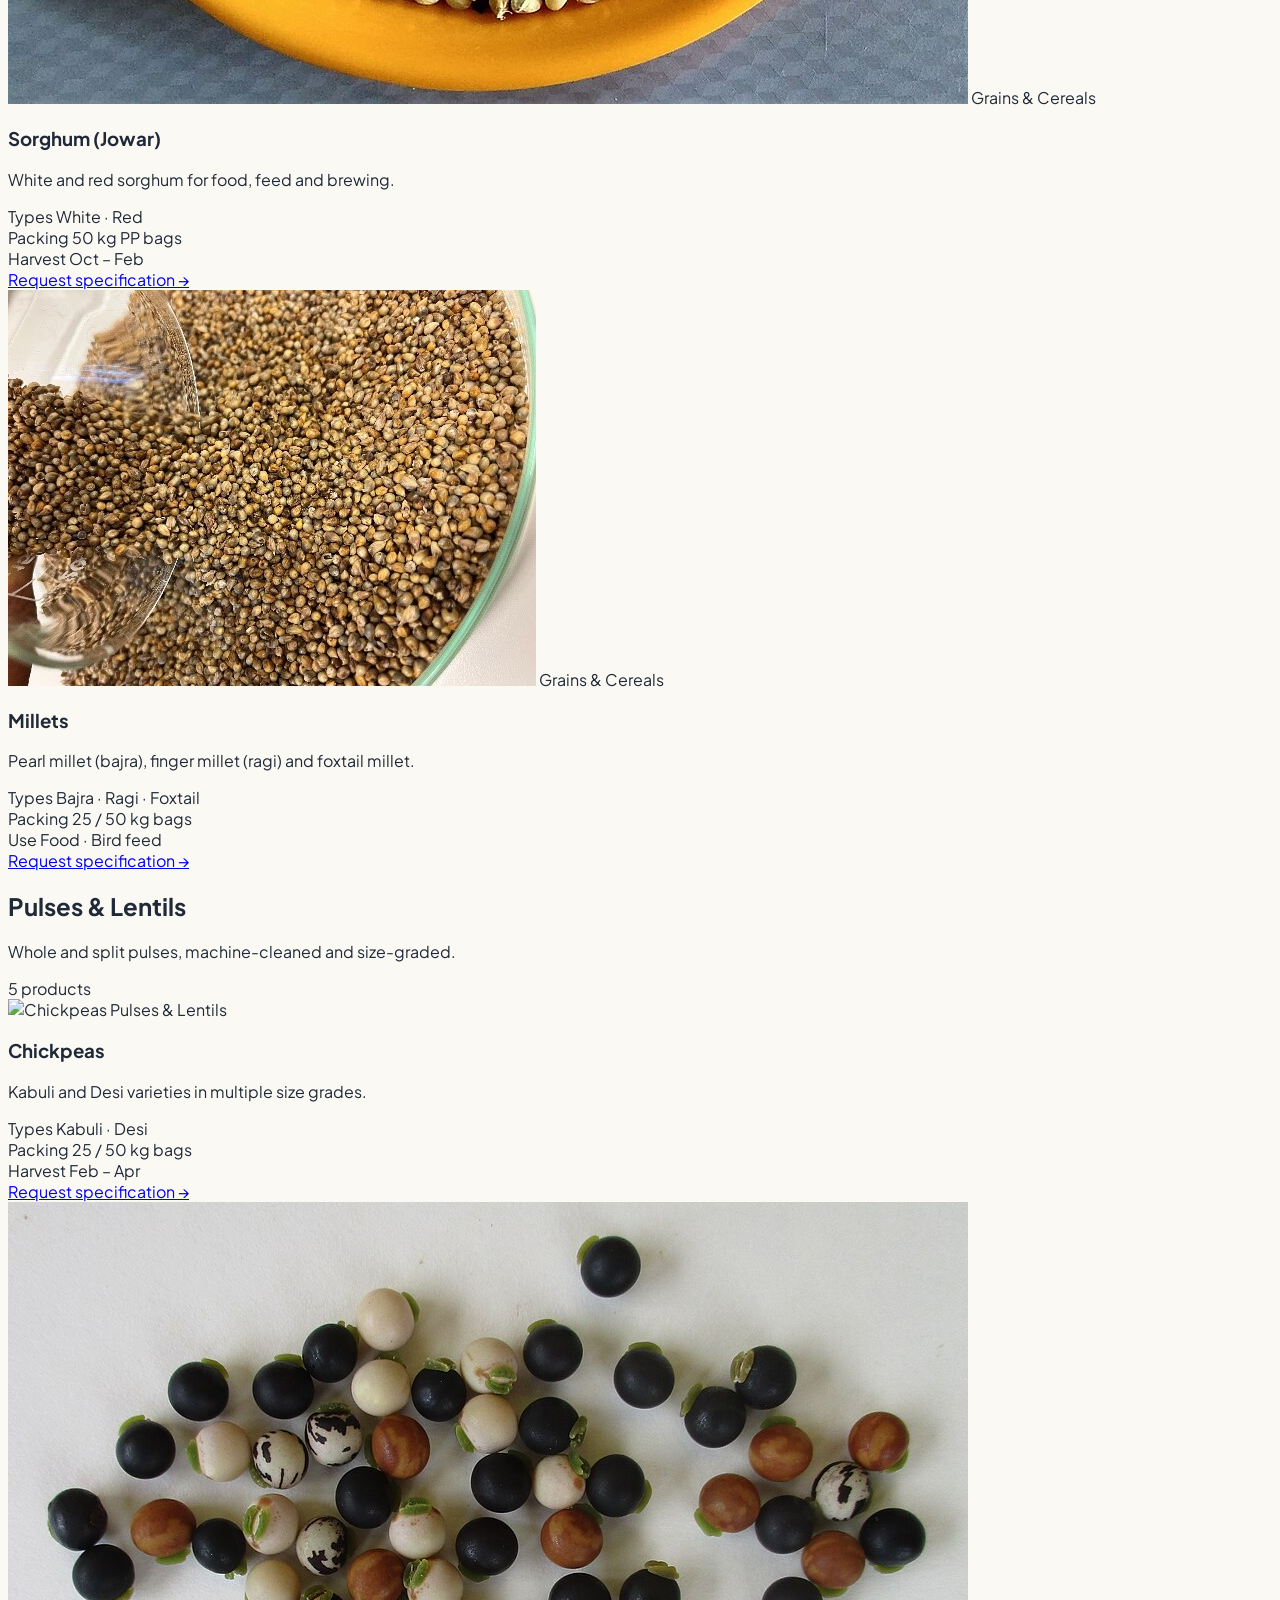
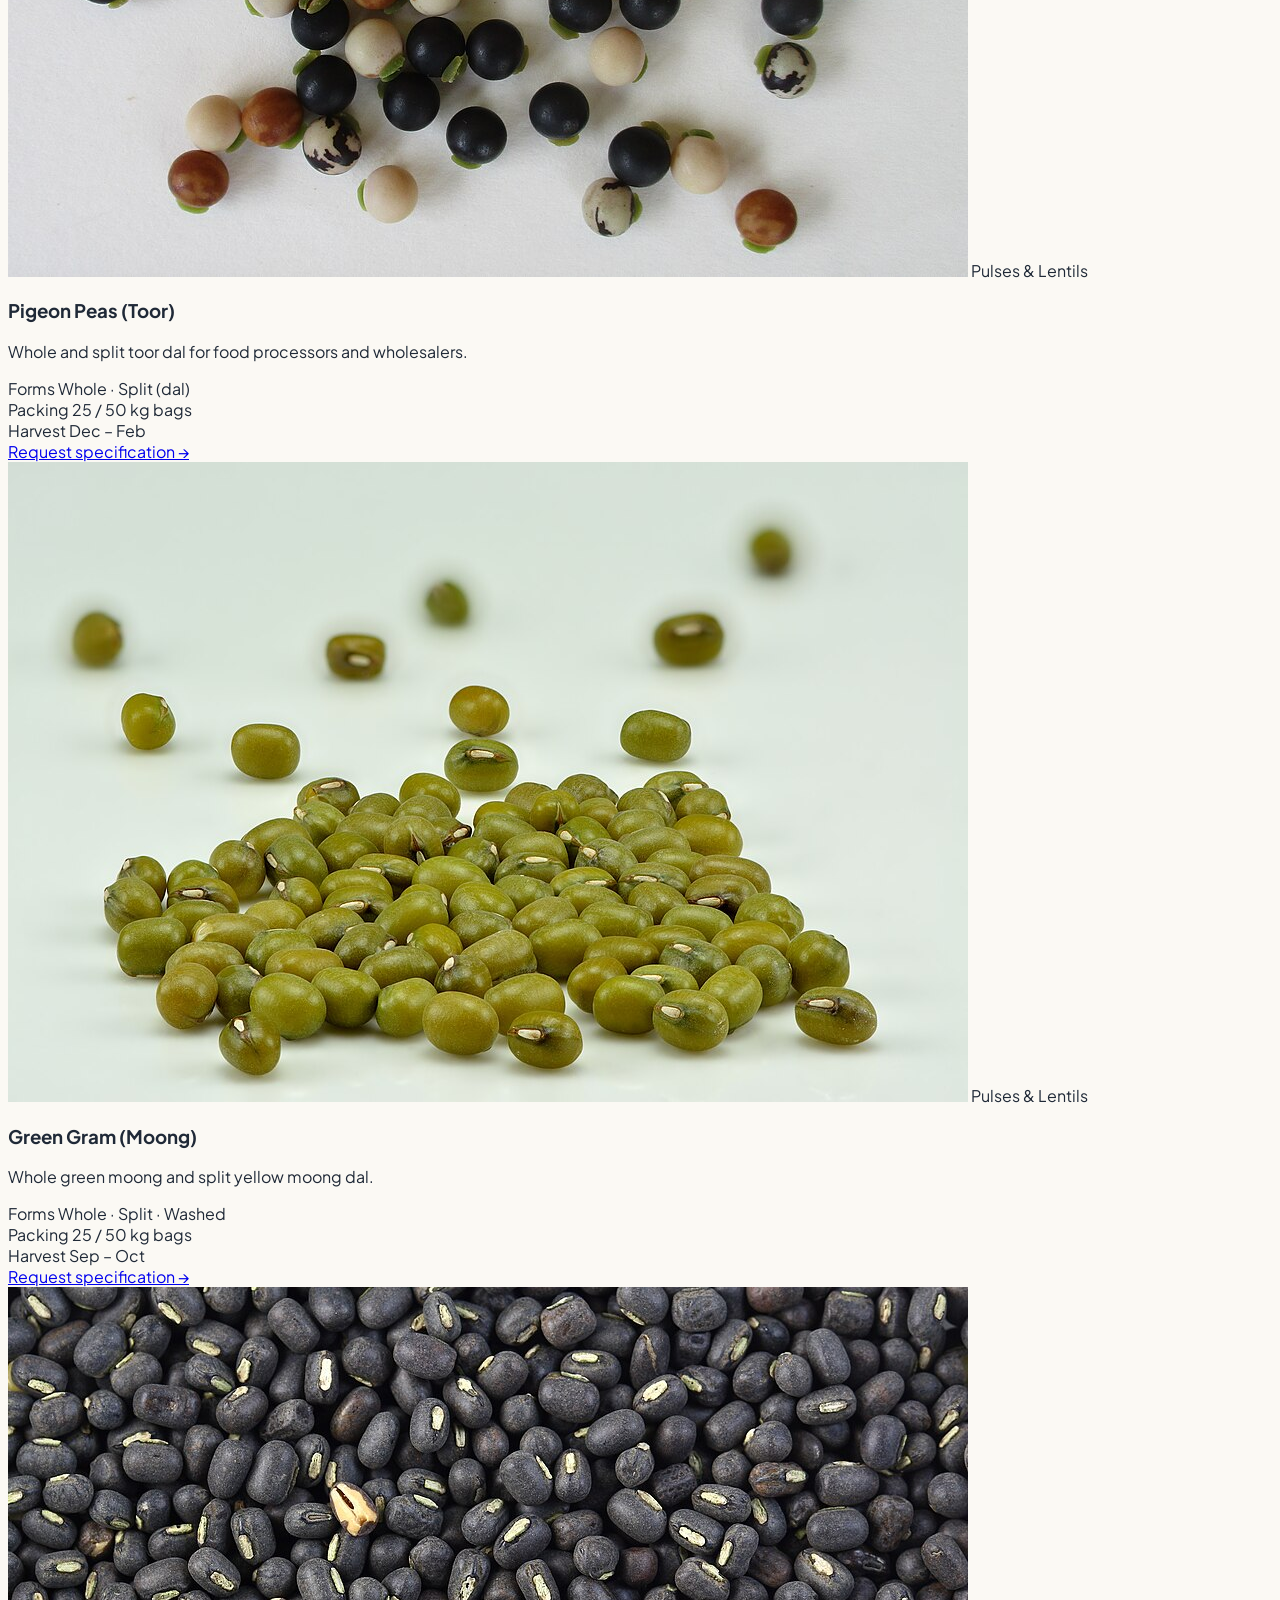
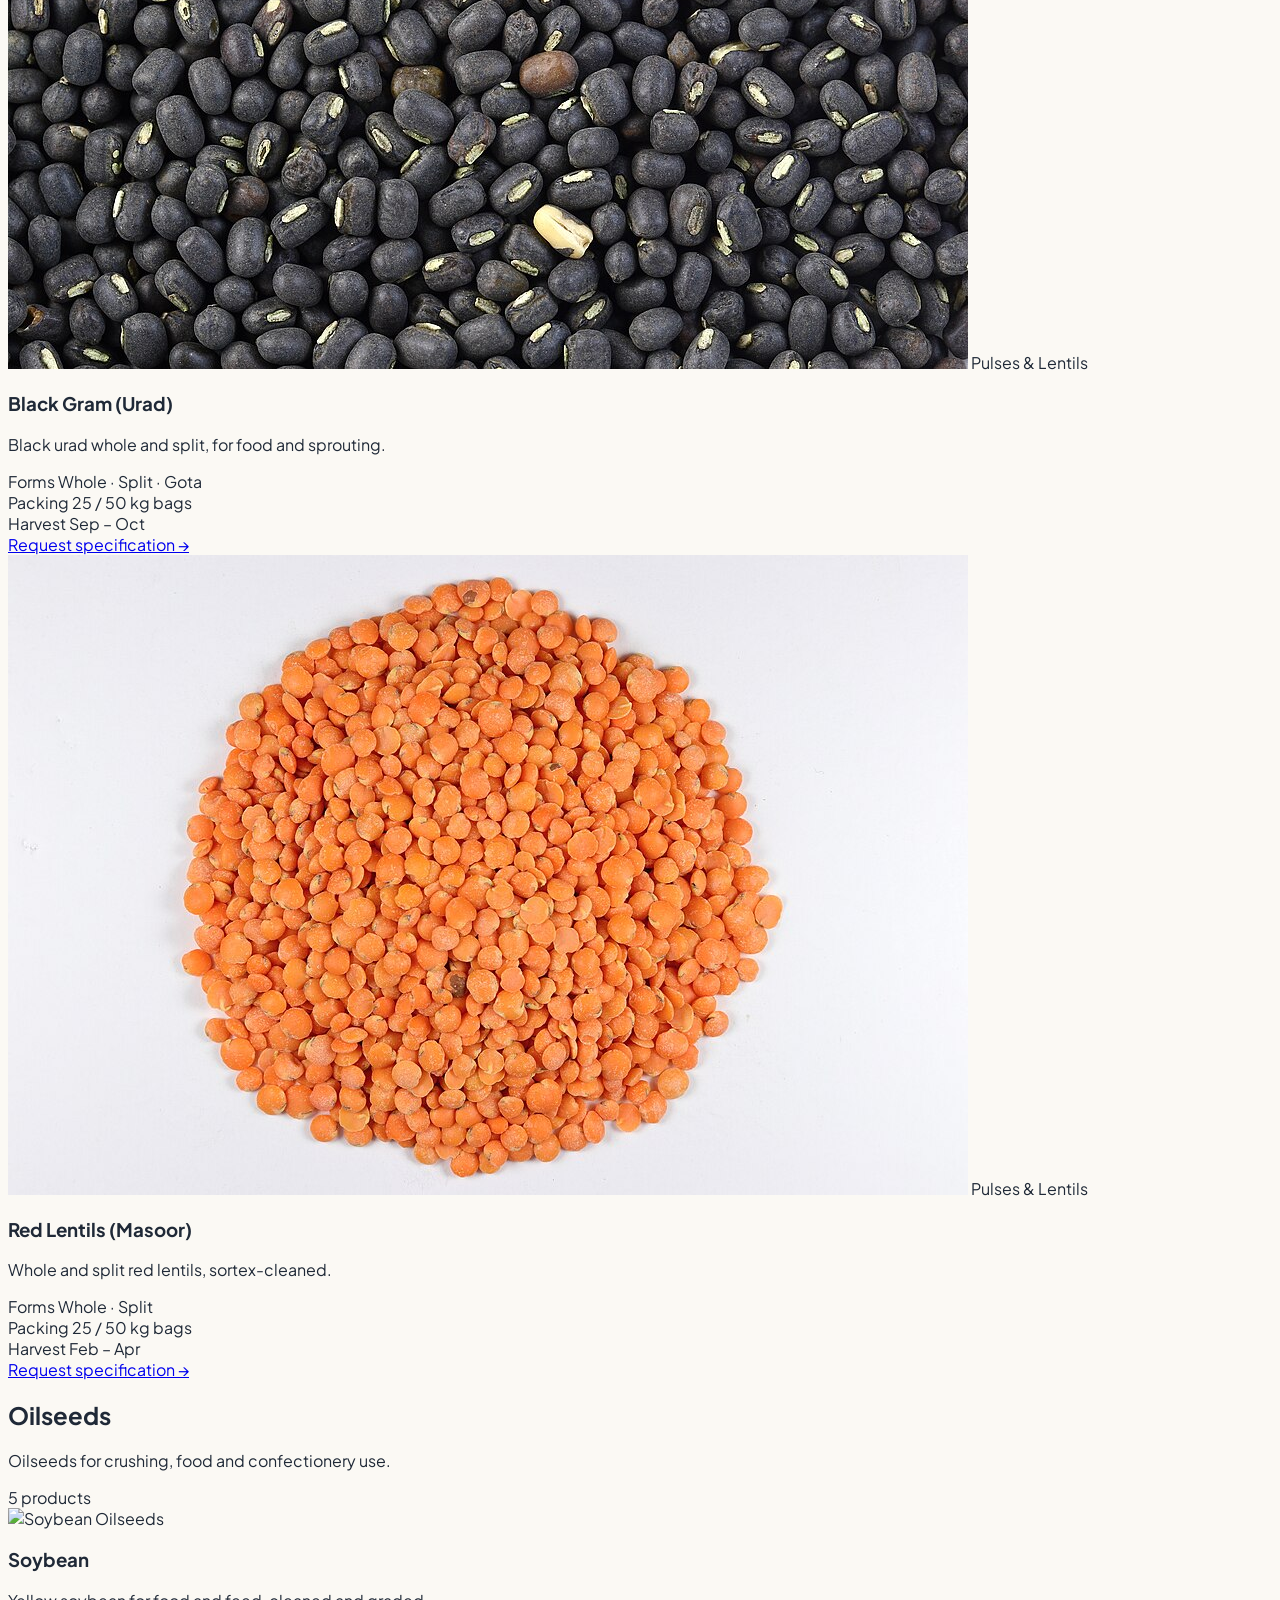
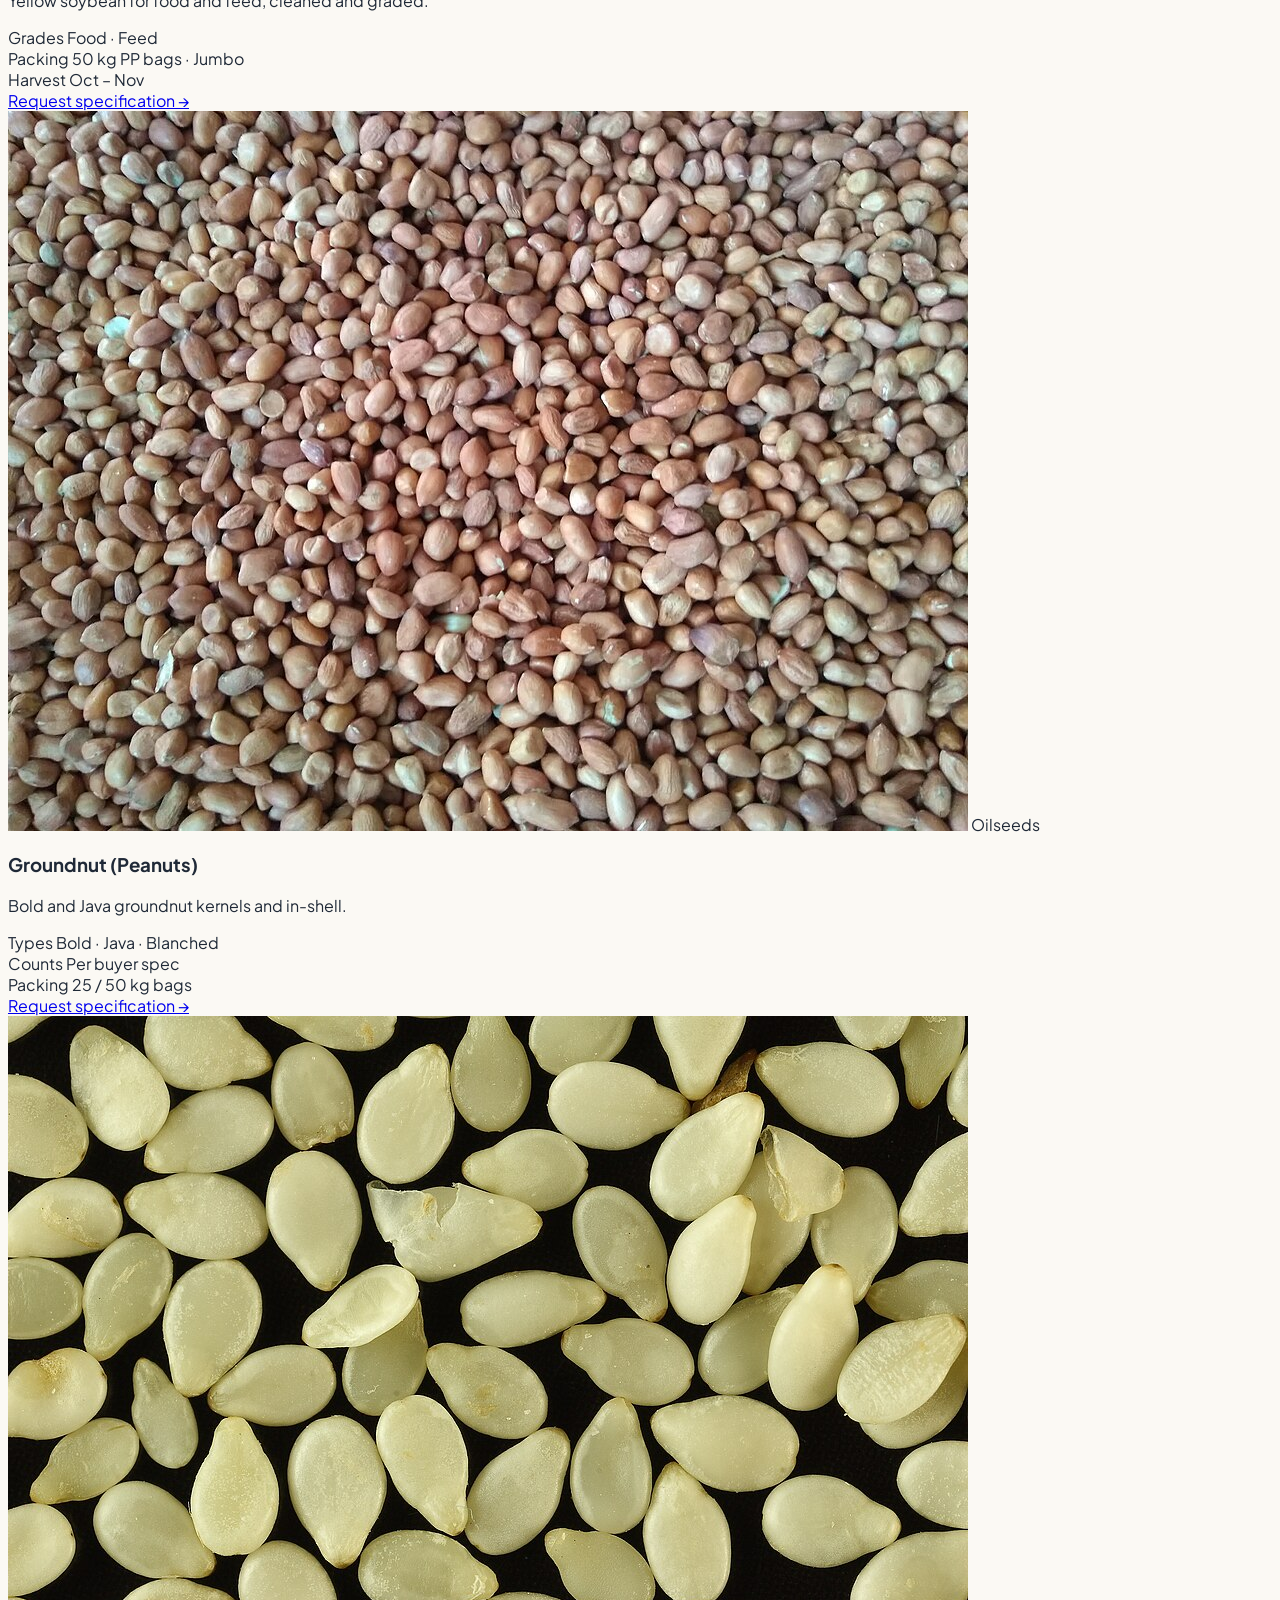
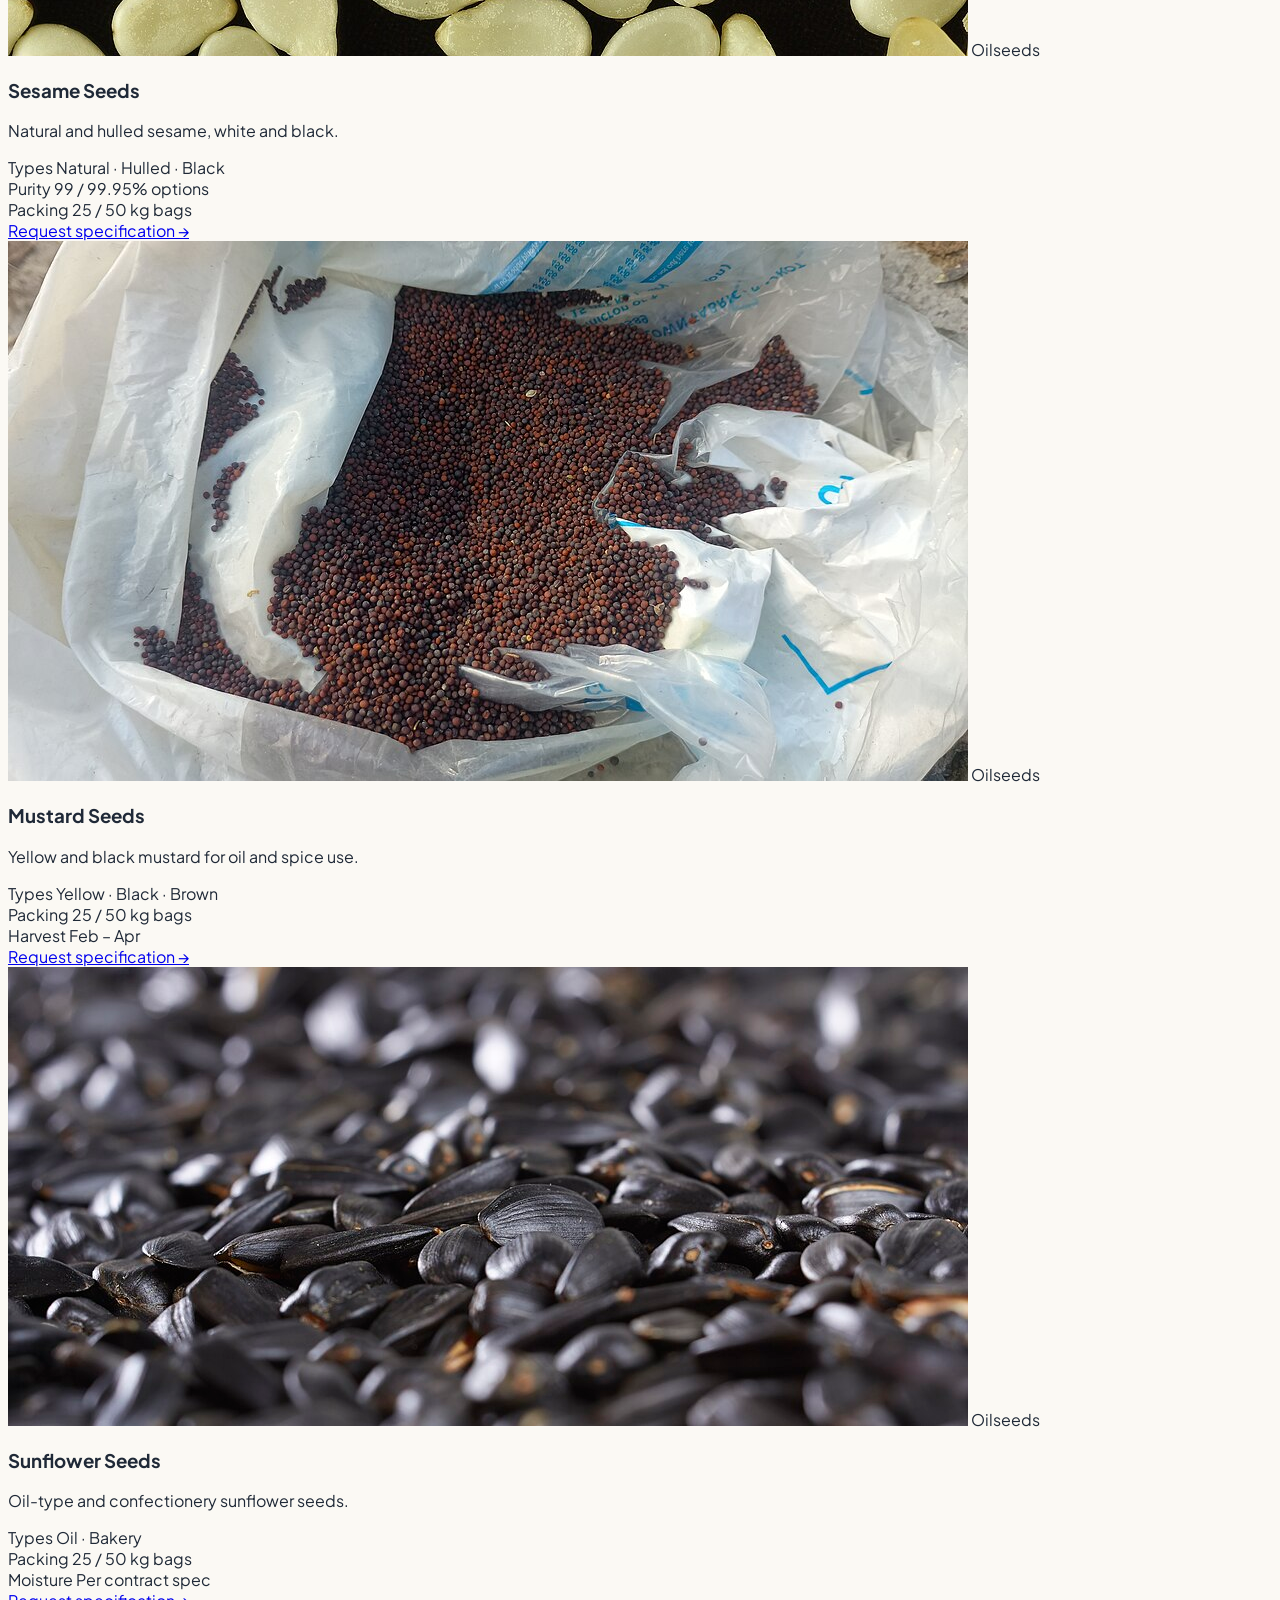
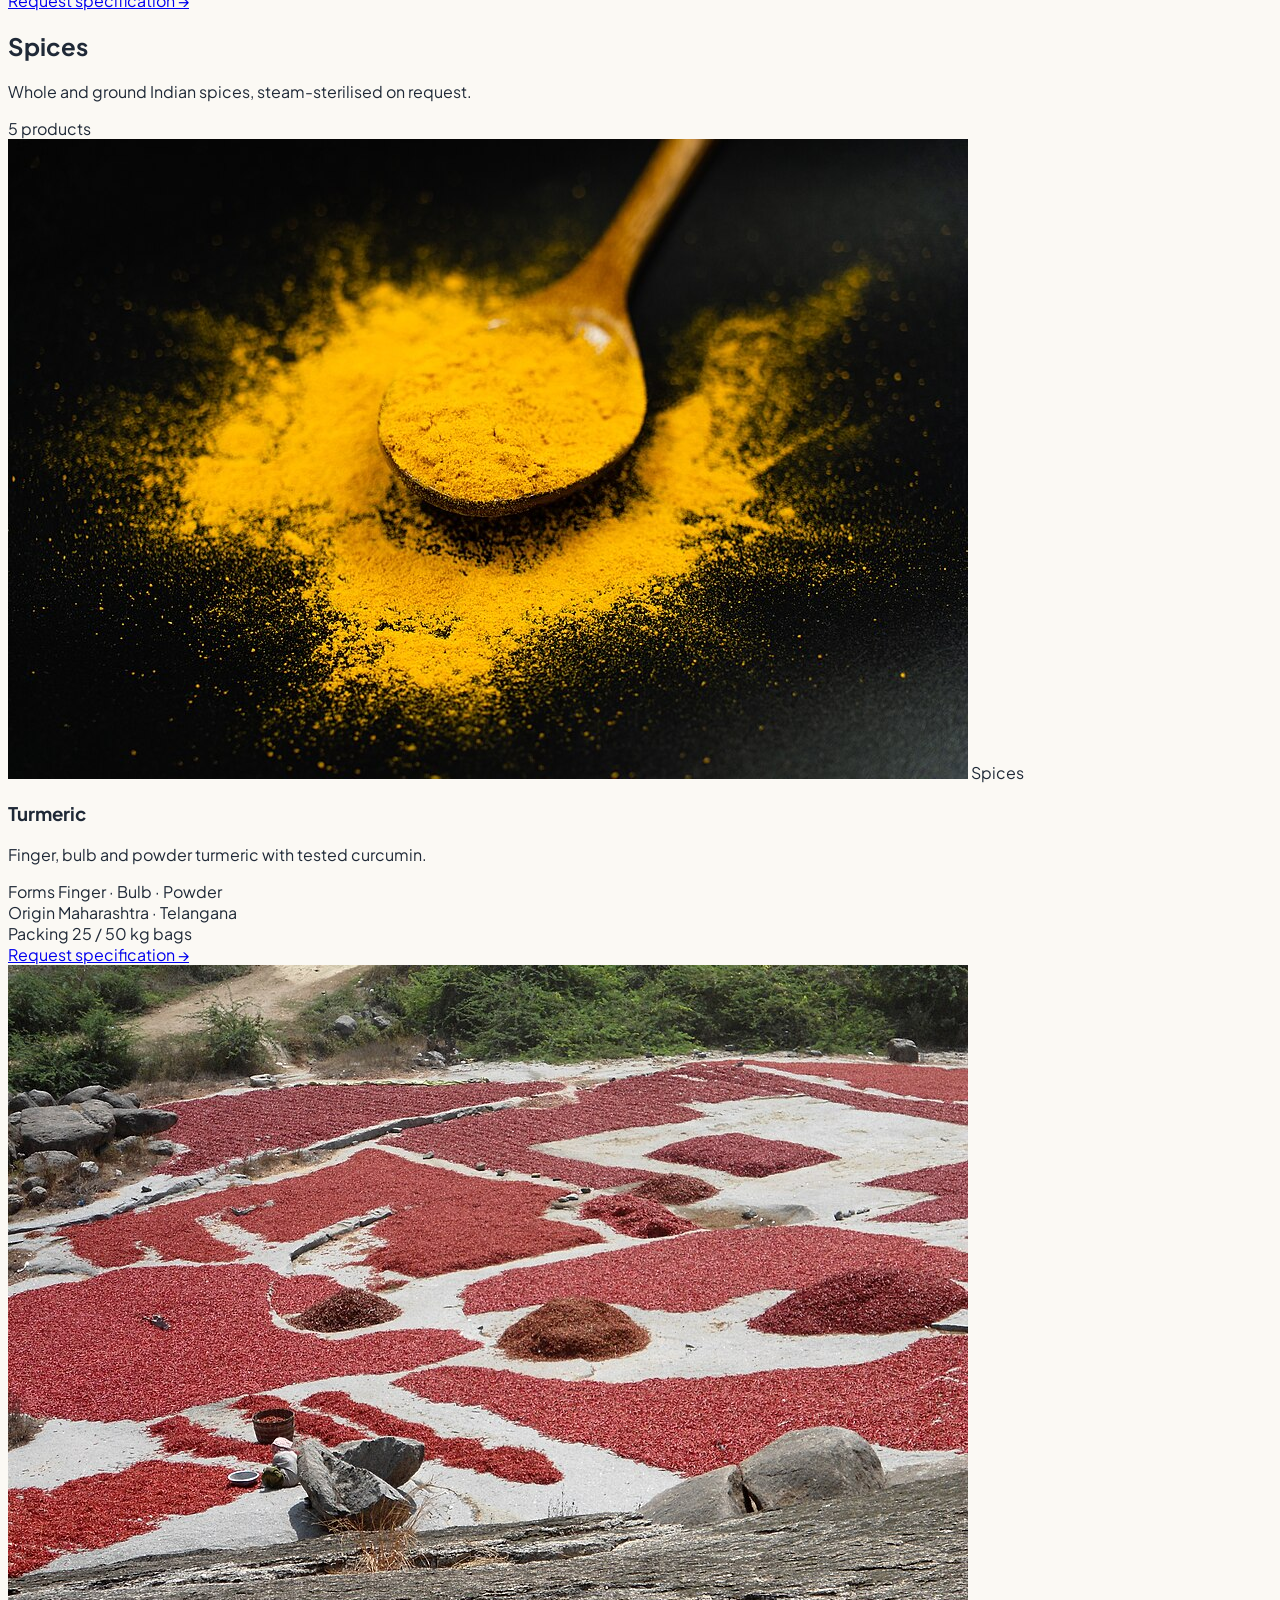
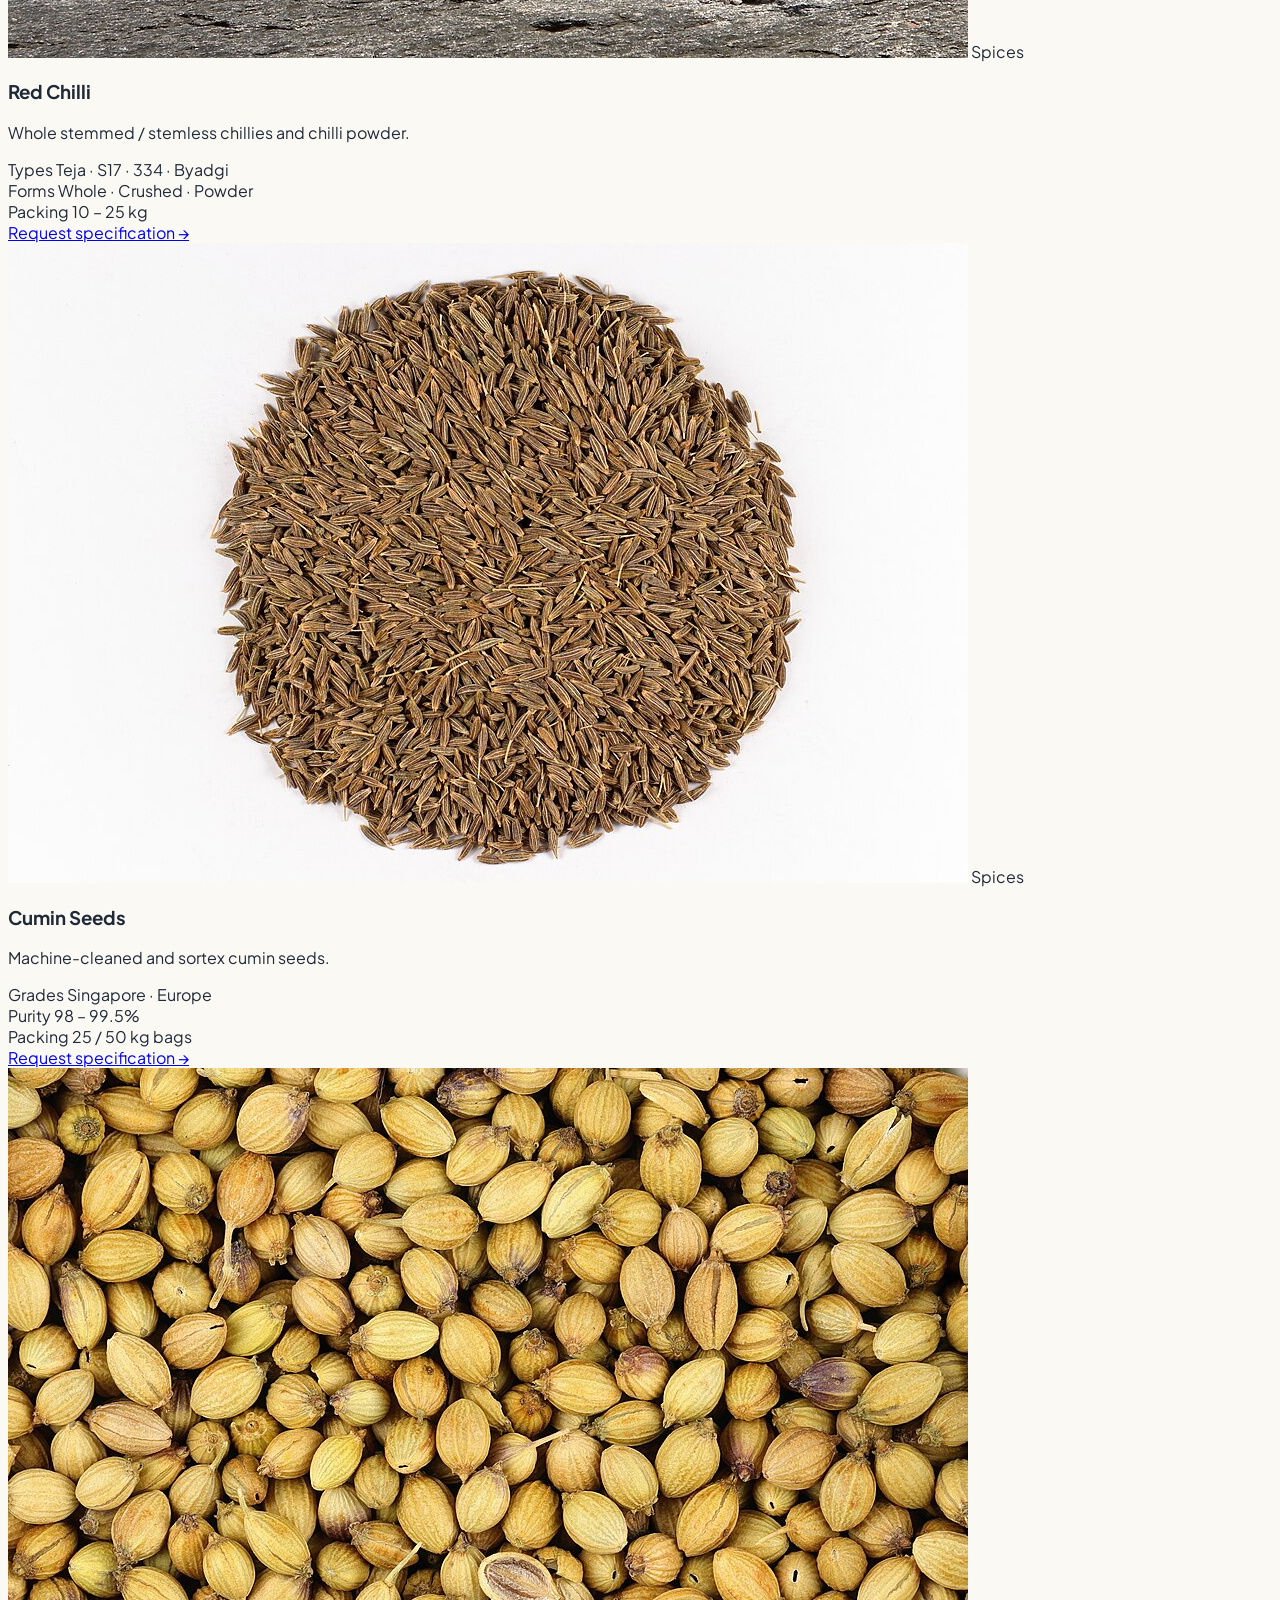
==== commit f8fa0112: "Add Figma header, page loader and GSAP animations - New shared header from Figma (node 48:15801) on " ====
--- a/products.html
+++ b/products.html
@@ -4,8 +4,8 @@
 <meta content="width=device-width, initial-scale=1.0" name="viewport"/>
 <title>Products | SK Group — Agricultural Exports &amp; Animal Feed from India</title>
 <meta name="description" content="Full SK Group export catalogue: grains, pulses, oilseeds, spices, fresh produce, seeds, animal feed and processed agri products from India."/>
-<link href="assets/sk logo.png" rel="icon" type="image/png"/>
-<link href="assets/sk logo.png" rel="apple-touch-icon"/>
+<link href="assets/favicon-logo.png?v=4" rel="icon" type="image/png"/>
+<link href="assets/favicon-logo.png?v=4" rel="apple-touch-icon"/>
 <style>
   .sk-logo-mark { object-fit: cover; padding: calc(var(--logo-size, 40px) * 0.02); }
 </style>
@@ -14,6 +14,8 @@
 <link href="https://fonts.googleapis.com/css2?family=Plus+Jakarta+Sans:wght@300;400;500;600;700;800&amp;display=swap" rel="stylesheet"/>
 <script src="https://unpkg.com/lucide@latest"></script>
 <script src="https://cdn.tailwindcss.com?plugins=forms,container-queries"></script>
+<link href="css/header.css" rel="stylesheet"/>
+<link href="css/loader.css" rel="stylesheet"/>
 <script>
   tailwind.config = {
     theme: {
@@ -51,6 +53,8 @@
   .no-scrollbar::-webkit-scrollbar { display: none; }
   .no-scrollbar { scrollbar-width: none; }
   .cat-section { scroll-margin-top: 150px; }
+  /* Sits right under the header, and slides up to the top when the header hides */
+  .cat-bar-sticky { position: sticky; top: var(--skh-offset); transition: top 0.45s cubic-bezier(0.22, 1, 0.36, 1); }
   @media (prefers-reduced-motion: reduce) {
     *, ::before, ::after { animation-duration: 0.01ms !important; transition-duration: 0.01ms !important; scroll-behavior: auto !important; }
     .reveal { opacity: 1 !important; transform: none !important; }
@@ -64,42 +68,46 @@
   gtag('js', new Date());
 </script>
 <body class="bg-brand-cream text-neutral-800 antialiased selection:bg-brand-forest selection:text-white">
-
-<!-- Header -->
-<header class="sticky top-0 z-50 bg-brand-cream/95 backdrop-blur-md border-b border-brand-border">
-<div class="max-w-7xl mx-auto px-4 sm:px-6 lg:px-8 h-18 sm:h-20 py-3 flex items-center justify-between">
-<a class="flex items-center gap-2.5 sm:gap-3 group" href="index.html">
-<img alt="SK Group logo" class="sk-logo-mark [--logo-size:40px] sm:[--logo-size:48px] w-10 h-10 sm:w-12 sm:h-12 rounded-lg shadow-sm group-hover:scale-105 transition-all duration-300" src="assets/sk logo.png">
-<span class="text-lg sm:text-xl font-bold tracking-tight text-brand-dark leading-none">SK GROUP</span>
-</a>
-<nav class="hidden lg:flex items-center gap-7 xl:gap-8 text-[14px] font-medium text-stone-700">
-<a class="nav-link hover:text-brand-forest" href="index.html#about">About</a>
-<a class="nav-link is-active text-brand-forest" href="products.html">Products</a>
-<a class="nav-link hover:text-brand-forest" href="index.html#process">Process</a>
-<a class="nav-link hover:text-brand-forest" href="index.html#why-us">Why Us</a>
-<a class="nav-link hover:text-brand-forest" href="index.html#compliance">Quality</a>
-<a class="nav-link hover:text-brand-forest" href="index.html#faq">FAQ</a>
-<a class="nav-link hover:text-brand-forest" href="index.html#inquiry">Contact</a>
-</nav>
-<div class="flex items-center gap-3">
-<a class="hidden sm:inline-flex items-center justify-center min-h-[44px] px-5 py-2.5 rounded-md text-sm font-semibold btn-gradient-forest text-white shadow-sm" href="index.html#inquiry">Request a Quote</a>
-<button aria-controls="mobile-menu" aria-expanded="false" aria-label="Toggle navigation menu" class="lg:hidden min-w-[44px] min-h-[44px] flex items-center justify-center p-2 rounded-lg text-stone-700 hover:bg-stone-100" id="mobile-menu-btn" type="button">
-<i class="w-6 h-6" data-lucide="menu"></i>
-</button>
-</div>
-</div>
-<div class="hidden lg:hidden border-b border-brand-border bg-brand-cream px-4 sm:px-6 pt-3 pb-6 space-y-1 shadow-lg" id="mobile-menu">
-<a class="flex items-center min-h-[44px] px-3 rounded-md text-base font-semibold text-stone-800 hover:bg-brand-lightSage/60" href="index.html#about">About</a>
-<a class="flex items-center min-h-[44px] px-3 rounded-md text-base font-semibold text-brand-forest bg-brand-lightSage/60" href="products.html">Products</a>
-<a class="flex items-center min-h-[44px] px-3 rounded-md text-base font-semibold text-stone-800 hover:bg-brand-lightSage/60" href="index.html#process">Process</a>
-<a class="flex items-center min-h-[44px] px-3 rounded-md text-base font-semibold text-stone-800 hover:bg-brand-lightSage/60" href="index.html#why-us">Why Us</a>
-<a class="flex items-center min-h-[44px] px-3 rounded-md text-base font-semibold text-stone-800 hover:bg-brand-lightSage/60" href="index.html#compliance">Quality</a>
-<a class="flex items-center min-h-[44px] px-3 rounded-md text-base font-semibold text-stone-800 hover:bg-brand-lightSage/60" href="index.html#faq">FAQ</a>
-<a class="flex items-center min-h-[44px] px-3 rounded-md text-base font-semibold text-stone-800 hover:bg-brand-lightSage/60" href="index.html#inquiry">Contact</a>
-<div class="pt-3">
-<a class="flex items-center justify-center min-h-[44px] w-full px-4 py-3 rounded-lg btn-gradient-forest text-white font-semibold" href="index.html#inquiry">Request a Quote</a>
-</div>
-</div>
+<!-- Loading screen: must stay the first thing in <body> -->
+<script src="js/loader.js"></script>
+
+<!-- Same header as index.html — styles in css/header.css, behaviour in js/header.js -->
+<header class="skh">
+  <div class="skh-inner">
+    <a class="skh-logo" href="index.html" aria-label="SK Group home">
+      <img src="assets/sk-group-logo.svg" alt="SK Group" width="52" height="52">
+    </a>
+
+    <nav class="skh-nav" aria-label="Main">
+      <a class="skh-link is-active" href="products.html" aria-current="page">Products</a>
+      <a class="skh-link" href="index.html#process">Export Process</a>
+      <a class="skh-link" href="index.html#packing">Process</a>
+      <a class="skh-link" href="index.html#compliance">Quality &amp; Certifications</a>
+      <a class="skh-link" href="index.html#why-us">Export Markets</a>
+      <a class="skh-link" href="index.html#inquiry">Contact</a>
+      <a class="skh-link" href="index.html#about">About</a>
+    </nav>
+
+    <div class="skh-actions">
+      <a class="skh-quote" href="index.html#inquiry">Request a Quote</a>
+      <button class="skh-toggle" type="button" aria-controls="skh-menu" aria-expanded="false" aria-label="Open menu"><span></span></button>
+    </div>
+  </div>
+
+  <div class="skh-menu" id="skh-menu">
+    <div>
+      <nav class="skh-menu-inner" aria-label="Mobile">
+        <a class="skh-menu-link is-active" href="products.html" aria-current="page">Products</a>
+        <a class="skh-menu-link" href="index.html#process">Export Process</a>
+        <a class="skh-menu-link" href="index.html#packing">Process</a>
+        <a class="skh-menu-link" href="index.html#compliance">Quality &amp; Certifications</a>
+        <a class="skh-menu-link" href="index.html#why-us">Export Markets</a>
+        <a class="skh-menu-link" href="index.html#inquiry">Contact</a>
+        <a class="skh-menu-link" href="index.html#about">About</a>
+        <a class="skh-quote" href="index.html#inquiry">Request a Quote</a>
+      </nav>
+    </div>
+  </div>
 </header>
 
 <main>
@@ -121,7 +129,7 @@
 </section>
 
 <!-- Sticky category bar -->
-<div class="sticky top-[72px] sm:top-20 z-40 bg-brand-cream/95 backdrop-blur-md border-b border-brand-border">
+<div class="cat-bar-sticky z-40 bg-brand-cream/95 backdrop-blur-md border-b border-brand-border">
 <div class="max-w-7xl mx-auto px-4 sm:px-6 lg:px-8">
 <div class="flex items-center gap-2 overflow-x-auto no-scrollbar py-3" id="cat-bar" role="tablist" aria-label="Product categories"></div>
 </div>
@@ -378,12 +386,20 @@
         bar.scrollTo({ left: p.offsetLeft - (bar.clientWidth - p.offsetWidth) / 2, behavior: 'smooth' });
       }
     });
-    history.replaceState(null, '', id === 'all' ? location.pathname : '#' + id);
+    // Keep any ?query (e.g. utm_ campaign tags) when updating the #category
+    history.replaceState(null, '', location.pathname + location.search + (id === 'all' ? '' : '#' + id));
     if (scroll) {
       const target = id === 'all' ? document.getElementById('catalogue') : document.getElementById(id);
-      const offset = document.querySelector('header').offsetHeight + document.getElementById('cat-bar').parentElement.offsetHeight + 16;
-      window.scrollTo({ top: target.getBoundingClientRect().top + window.scrollY - offset, behavior: scroll === 'instant' ? 'instant' : 'smooth' });
+      const barH = document.getElementById('cat-bar').parentElement.parentElement.offsetHeight;
+      const targetY = target.getBoundingClientRect().top + window.scrollY;
+      // The header hides while scrolling down, so only leave room for it when scrolling up
+      const goingDown = targetY - barH - 16 > window.scrollY;
+      const headerH = goingDown ? 0 : document.querySelector('.skh').offsetHeight;
+      if (window.SKHeader) goingDown ? window.SKHeader.hide() : window.SKHeader.show();
+      window.scrollTo({ top: targetY - barH - headerH - 16, behavior: scroll === 'instant' ? 'instant' : 'smooth' });
     }
+    // Sections were shown/hidden, so scroll animations need new positions
+    if (window.ScrollTrigger) requestAnimationFrame(() => window.ScrollTrigger.refresh());
     // Reveal anything that became visible
     document.querySelectorAll('.cat-section:not([style*="none"]) .reveal').forEach(el => observer && observer.observe(el));
   }
@@ -412,16 +428,12 @@
     showCategory(initial, false);
     if (initial !== 'all') setTimeout(() => showCategory(initial, 'instant'), 60);
     window.addEventListener('hashchange', () => showCategory(location.hash.replace('#', '') || 'all', true));
-
-    // Mobile menu
-    const btn = document.getElementById('mobile-menu-btn');
-    const menu = document.getElementById('mobile-menu');
-    btn.addEventListener('click', () => {
-      const open = menu.classList.toggle('hidden') === false;
-      btn.setAttribute('aria-expanded', open ? 'true' : 'false');
-      btn.innerHTML = `<i class="w-6 h-6" data-lucide="${open ? 'x' : 'menu'}"></i>`;
-      if (window.lucide) window.lucide.createIcons();
-    });
   });
 </script>
+<script src="js/header.js"></script>
+<!-- Animations: GSAP + ScrollTrigger + SplitText -->
+<script src="https://cdnjs.cloudflare.com/ajax/libs/gsap/3.13.0/gsap.min.js"></script>
+<script src="https://cdnjs.cloudflare.com/ajax/libs/gsap/3.13.0/ScrollTrigger.min.js"></script>
+<script src="https://cdnjs.cloudflare.com/ajax/libs/gsap/3.13.0/SplitText.min.js"></script>
+<script src="js/animations.js"></script>
 </body></html>
--- a/css/header.css
+++ b/css/header.css
@@ -0,0 +1,197 @@
+/* =========================================================
+   Shared site header (Figma "main" frame, node 48:15801)
+   Used by index.html and products.html. Class names are
+   prefixed "skh-" so they never clash with style.css or Tailwind.
+   ========================================================= */
+
+:root {
+  --skh-height: 78px;          /* Figma: 78px tall */
+  --skh-ink: #000000;          /* active link */
+  --skh-muted: #6b675f;        /* other links */
+  --skh-green-1: #184c31;      /* button gradient start */
+  --skh-green-2: #103420;      /* button gradient end */
+  --skh-offset: var(--skh-height); /* how much of the top the header covers; JS sets 0 when hidden */
+}
+
+.skh {
+  position: sticky;
+  top: 0;
+  z-index: 60;
+  background: #ffffff;
+  border-bottom: 1px solid transparent;
+  transition: transform 0.45s cubic-bezier(0.22, 1, 0.36, 1),
+              box-shadow 0.3s ease, border-color 0.3s ease;
+  will-change: transform;
+  font-family: 'Plus Jakarta Sans', system-ui, -apple-system, sans-serif;
+}
+/* Hidden while scrolling down, slides back in from the top on scroll up */
+.skh.is-hidden { transform: translateY(-105%); }
+/* Once the page is scrolled, lift the header off the content */
+.skh.is-scrolled {
+  border-bottom-color: #ece8e0;
+  box-shadow: 0 6px 24px -12px rgba(13, 40, 24, 0.18);
+}
+
+.skh-inner {
+  max-width: 1400px;
+  margin: 0 auto;
+  height: var(--skh-height);
+  padding: 10px 16px;
+  display: flex;
+  align-items: center;
+  justify-content: space-between;
+  gap: 24px;
+}
+
+/* Logo (58 × 58 in Figma) */
+.skh-logo { display: inline-flex; flex-shrink: 0; border-radius: 4px; }
+.skh-logo img { width: 52px; height: 52px; display: block; transition: transform 0.3s ease; }
+.skh-logo:hover img { transform: scale(1.06) rotate(-2deg); }
+
+/* Desktop navigation: 18px Plus Jakarta Sans, 20px gap */
+.skh-nav { display: none; align-items: center; gap: 20px; }
+.skh-link {
+  position: relative;
+  font-size: 18px;
+  line-height: 28px;
+  font-weight: 400;
+  color: var(--skh-muted);
+  text-decoration: none;
+  white-space: nowrap;
+  transition: color 0.25s ease;
+}
+.skh-link::after {
+  content: '';
+  position: absolute;
+  left: 0; right: 0; bottom: 1px;
+  height: 1px;
+  background: currentColor;
+  transform: scaleX(0);
+  transform-origin: right;
+  transition: transform 0.35s cubic-bezier(0.22, 1, 0.36, 1);
+}
+.skh-link:hover { color: var(--skh-ink); }
+.skh-link:hover::after { transform: scaleX(1); transform-origin: left; }
+.skh-link.is-active { color: var(--skh-ink); }
+.skh-link.is-active::after { transform: scaleX(1); }
+
+.skh-actions { display: flex; align-items: center; gap: 12px; margin-left: auto; }
+
+/* "Request a Quote": 14px SemiBold, 10/20 padding, 6px radius, green gradient */
+.skh-quote {
+  display: none;
+  position: relative;
+  overflow: hidden;
+  align-items: center;
+  justify-content: center;
+  padding: 10px 20px;
+  border-radius: 6px;
+  background: linear-gradient(135deg, var(--skh-green-1) 0%, var(--skh-green-2) 100%);
+  box-shadow: 0 1px 2px rgba(0, 0, 0, 0.05);
+  color: #ffffff;
+  font-size: 14px;
+  line-height: 20px;
+  font-weight: 600;
+  text-decoration: none;
+  white-space: nowrap;
+  transition: transform 0.3s cubic-bezier(0.16, 1, 0.3, 1), box-shadow 0.3s ease;
+}
+.skh-quote::after {
+  content: '';
+  position: absolute;
+  top: -50%; left: -60%;
+  width: 40%; height: 200%;
+  background: linear-gradient(60deg, rgba(255,255,255,0) 10%, rgba(255,255,255,0.3) 50%, rgba(255,255,255,0) 90%);
+  transform: rotate(25deg);
+  transition: left 0.75s ease;
+}
+.skh-quote:hover::after { left: 130%; }
+.skh-quote:hover {
+  transform: translateY(-2px);
+  box-shadow: 0 10px 25px -5px rgba(19, 62, 38, 0.45), 0 0 15px 2px rgba(197, 155, 39, 0.25);
+}
+.skh-quote:active { transform: scale(0.98); }
+
+/* Mobile menu button */
+.skh-toggle {
+  display: inline-flex;
+  align-items: center;
+  justify-content: center;
+  width: 44px; height: 44px;
+  border: 0;
+  border-radius: 8px;
+  background: transparent;
+  color: #1f2937;
+  cursor: pointer;
+}
+.skh-toggle:hover { background: #f3f1ec; }
+.skh-toggle span,
+.skh-toggle span::before,
+.skh-toggle span::after {
+  display: block;
+  width: 22px; height: 2px;
+  border-radius: 2px;
+  background: currentColor;
+  position: relative;
+  transition: transform 0.3s ease, background 0.2s ease;
+}
+.skh-toggle span::before, .skh-toggle span::after { content: ''; position: absolute; left: 0; }
+.skh-toggle span::before { top: -7px; }
+.skh-toggle span::after { top: 7px; }
+.skh-toggle[aria-expanded="true"] span { background: transparent; }
+.skh-toggle[aria-expanded="true"] span::before { transform: translateY(7px) rotate(45deg); }
+.skh-toggle[aria-expanded="true"] span::after { transform: translateY(-7px) rotate(-45deg); }
+
+/* Mobile menu panel */
+.skh-menu {
+  display: grid;
+  grid-template-rows: 0fr;
+  background: #ffffff;
+  border-top: 1px solid transparent;
+  transition: grid-template-rows 0.4s cubic-bezier(0.22, 1, 0.36, 1), border-color 0.3s ease;
+}
+.skh-menu > div { overflow: hidden; }
+.skh-menu.is-open { grid-template-rows: 1fr; border-top-color: #ece8e0; box-shadow: 0 16px 30px -16px rgba(13, 40, 24, 0.25); }
+.skh-menu-inner { padding: 8px 16px 20px; display: flex; flex-direction: column; gap: 2px; }
+.skh-menu-link {
+  display: flex;
+  align-items: center;
+  min-height: 46px;
+  padding: 0 12px;
+  border-radius: 6px;
+  font-size: 17px;
+  color: var(--skh-muted);
+  text-decoration: none;
+  transition: background 0.2s ease, color 0.2s ease;
+}
+.skh-menu-link:hover, .skh-menu-link.is-active { background: #f3f1ec; color: var(--skh-ink); }
+.skh-menu .skh-quote { display: flex; margin-top: 12px; padding: 13px 20px; font-size: 15px; }
+
+@media (min-width: 640px) {
+  .skh-inner { padding: 10px 24px; }
+  .skh-quote { display: inline-flex; }
+}
+
+/* Desktop: show the full nav. Text steps down so all 7 links fit. */
+@media (min-width: 1100px) {
+  /* Figma: links start 150px after the logo; scales down on narrower screens */
+  .skh-nav { display: flex; gap: 14px; margin-left: clamp(0px, calc((100vw - 1100px) * 0.4), 126px); } /* + 24px flex gap = 150px */
+  .skh-link { font-size: 15px; }
+  .skh-toggle, .skh-menu { display: none; }
+}
+@media (min-width: 1280px) {
+  .skh-nav { gap: 18px; }
+  .skh-link { font-size: 16px; }
+}
+@media (min-width: 1400px) {
+  .skh-inner { padding: 10px 10px; }
+  .skh-nav { gap: 20px; }
+  .skh-link { font-size: 18px; }
+}
+
+/* Anchored sections stop below the header */
+section[id], .cat-section { scroll-margin-top: calc(var(--skh-height) + 16px); }
+
+@media (prefers-reduced-motion: reduce) {
+  .skh, .skh-link::after, .skh-menu { transition: none; }
+}
--- a/css/loader.css
+++ b/css/loader.css
@@ -0,0 +1,119 @@
+/* =========================================================
+   Page loader: SK logo builds itself, a progress line fills,
+   then a dark green panel sweeps across to reveal the page.
+   Markup is added by js/loader.js. Used by index.html + products.html.
+   ========================================================= */
+
+/* Only while loading (js/loader.js adds .skl-on to <html>) */
+html.skl-on { overflow: hidden; }
+
+.skl {
+  position: fixed;
+  inset: 0;
+  z-index: 9999;
+  display: flex;
+  align-items: center;
+  justify-content: center;
+  background: #ffffff;
+  /* Safety net: if anything goes wrong, never block the page for more than 8s */
+  animation: skl-failsafe 0s linear 8s forwards;
+}
+@keyframes skl-failsafe { to { visibility: hidden; opacity: 0; pointer-events: none; } }
+
+.skl-stage {
+  display: flex;
+  flex-direction: column;
+  align-items: center;
+  gap: 28px;
+  transition: opacity 0.25s ease;
+}
+
+/* ---- Logo (Figma "SK Group Logo", node 16:2182) ---- */
+.skl-logo { width: 112px; height: auto; overflow: visible; }
+@media (min-width: 768px) { .skl-logo { width: 132px; } }
+
+/* 1. SK mark: outline draws in, then fills */
+.skl-mark {
+  fill: #062C13;
+  fill-opacity: 0;
+  stroke: #062C13;
+  stroke-width: 1.4;
+  stroke-dasharray: 1;
+  stroke-dashoffset: 1;
+  animation: skl-draw 1s cubic-bezier(0.65, 0, 0.35, 1) 0.1s forwards,
+             skl-fill 0.5s ease 0.85s forwards;
+}
+@keyframes skl-draw { to { stroke-dashoffset: 0; } }
+@keyframes skl-fill { to { fill-opacity: 1; stroke-width: 0; } }
+
+/* 2. Leaf grows out of the stem */
+.skl-leaf {
+  transform-box: fill-box;
+  transform-origin: 0% 100%;
+  transform: scale(0) rotate(-35deg);
+  animation: skl-leaf 0.7s cubic-bezier(0.34, 1.56, 0.64, 1) 0.9s forwards;
+}
+@keyframes skl-leaf { to { transform: scale(1) rotate(0deg); } }
+
+/* 3. "SK GROUP" wipes in from the left */
+.skl-word {
+  clip-path: inset(0 100% 0 0);
+  transform: translateY(6px);
+  animation: skl-word 0.6s cubic-bezier(0.22, 1, 0.36, 1) 1.15s forwards;
+}
+@keyframes skl-word { to { clip-path: inset(0 0 0 0); transform: translateY(0); } }
+
+/* ---- Progress line (as in the recording) ---- */
+.skl-track {
+  width: 160px;
+  height: 4px;
+  border-radius: 999px;
+  background: #efe9de;
+  overflow: hidden;
+}
+.skl-fill {
+  height: 100%;
+  width: 100%;
+  border-radius: 999px;
+  background: #285D18;
+  transform: scaleX(0.04);
+  transform-origin: 0 50%;
+  transition: transform 0.35s cubic-bezier(0.22, 1, 0.36, 1);
+}
+
+/* ---- Dark green sweep ---- */
+.skl-panel {
+  position: absolute;
+  inset: 0;
+  background: #0A2B16;
+  transform: scaleX(0);
+  transform-origin: 0 50%;
+  transition: transform 0.55s cubic-bezier(0.76, 0, 0.24, 1);
+}
+.skl.is-covering .skl-panel { transform: scaleX(1); }                          /* sweeps in from the left */
+.skl.is-covered { background: transparent; }
+.skl.is-covered .skl-stage { opacity: 0; }
+.skl.is-revealing .skl-panel { transform: scaleX(0); transform-origin: 100% 50%; } /* leaves to the right */
+
+/* Quick version for the 2nd+ page in a visit: starts covered, just sweeps away */
+.skl.is-quick { background: transparent; }
+.skl.is-quick .skl-stage { display: none; }
+.skl.is-quick .skl-panel { transform: scaleX(1); transition: none; }
+.skl.is-quick.is-revealing .skl-panel { transform: scaleX(0); transform-origin: 100% 50%; transition: transform 0.55s cubic-bezier(0.76, 0, 0.24, 1); }
+
+/* Reduced motion: static logo, then a simple fade.
+   (.is-force = the ?motion=full preview, which keeps the full animation) */
+@media (prefers-reduced-motion: reduce) {
+  .skl:not(.is-force) .skl-mark,
+  .skl:not(.is-force) .skl-leaf,
+  .skl:not(.is-force) .skl-word { animation: none; fill-opacity: 1; stroke-width: 0; transform: none; clip-path: none; }
+  .skl:not(.is-force) .skl-panel { display: none; }
+  .skl:not(.is-force) { transition: opacity 0.3s ease; }
+  .skl:not(.is-force).is-revealing { opacity: 0; }
+  /* style.css/products.html shorten every transition when motion is reduced; undo that for the preview */
+  .skl.is-force .skl-panel { transition-duration: 0.55s !important; }
+  .skl.is-force .skl-mark { animation-duration: 1s, 0.5s !important; }
+  .skl.is-force .skl-leaf { animation-duration: 0.7s !important; }
+  .skl.is-force .skl-word { animation-duration: 0.6s !important; }
+  .skl.is-force .skl-fill { transition-duration: 0.35s !important; }
+}
